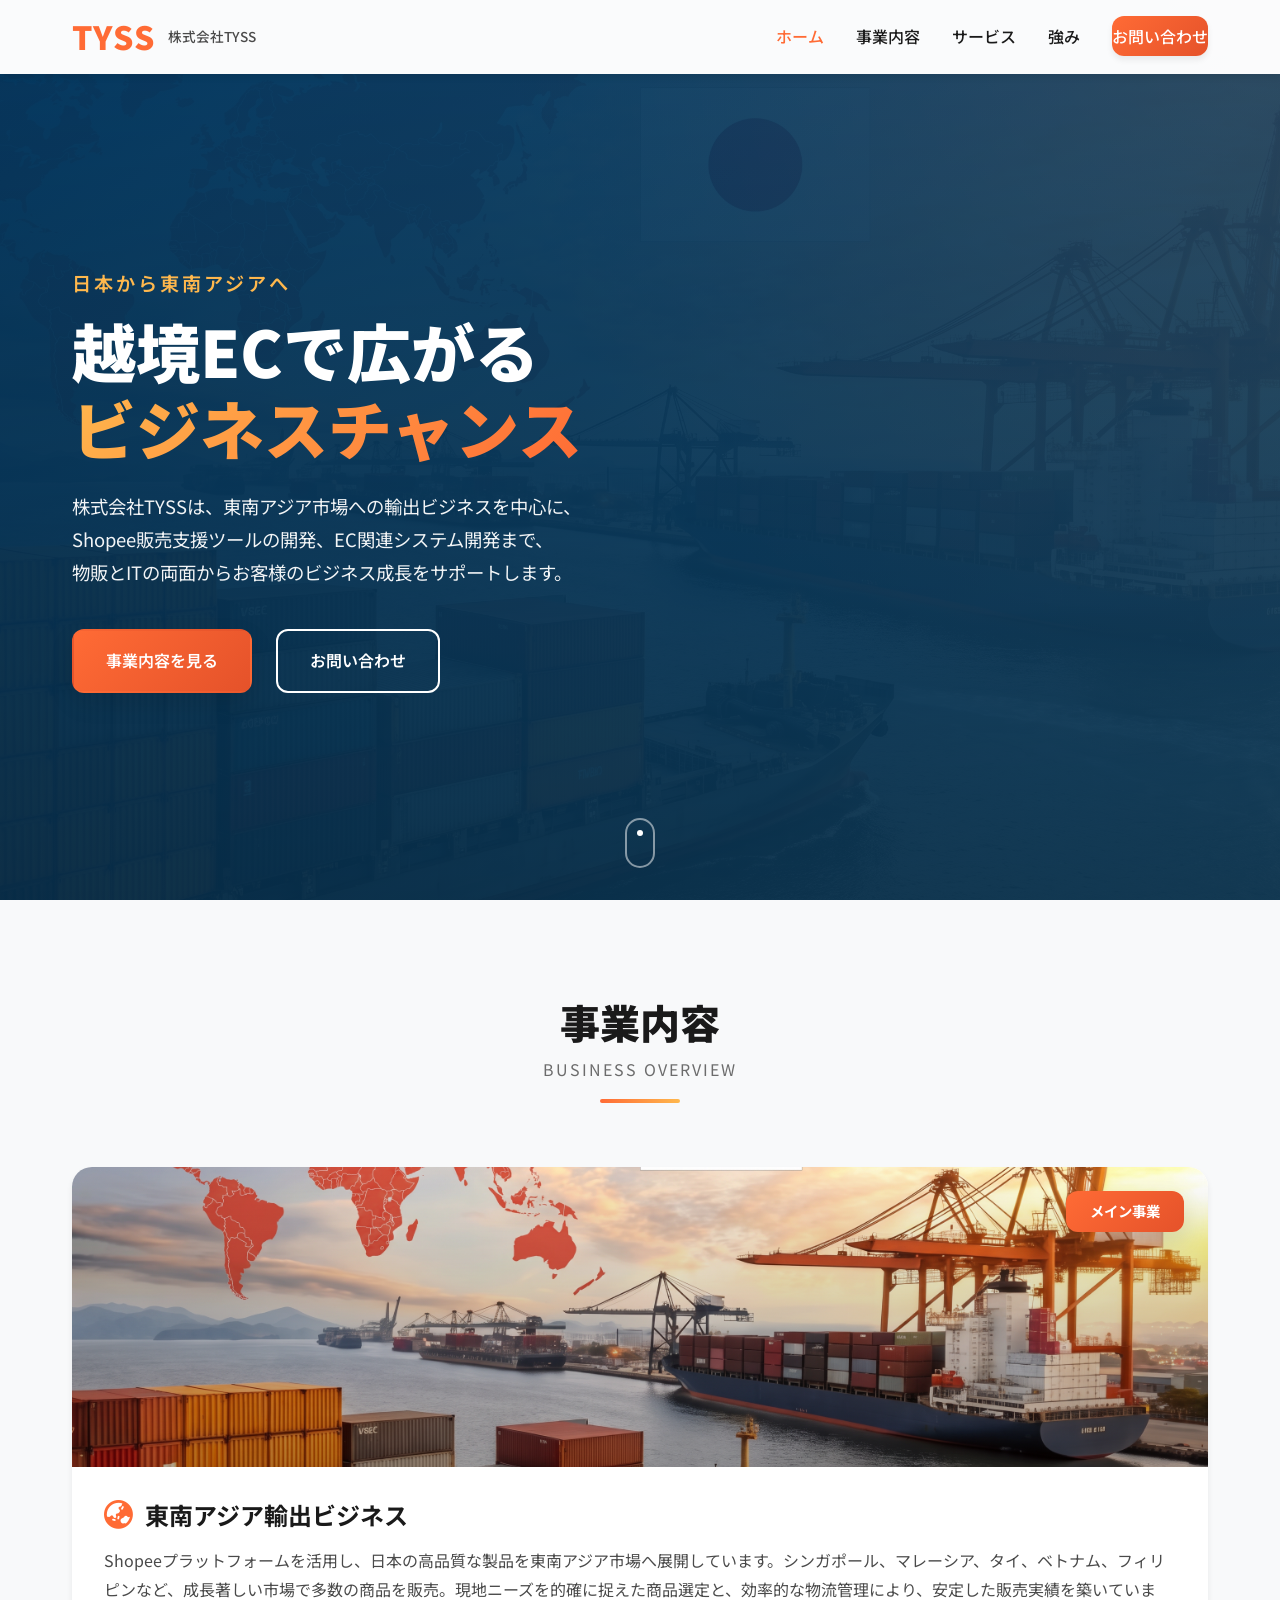
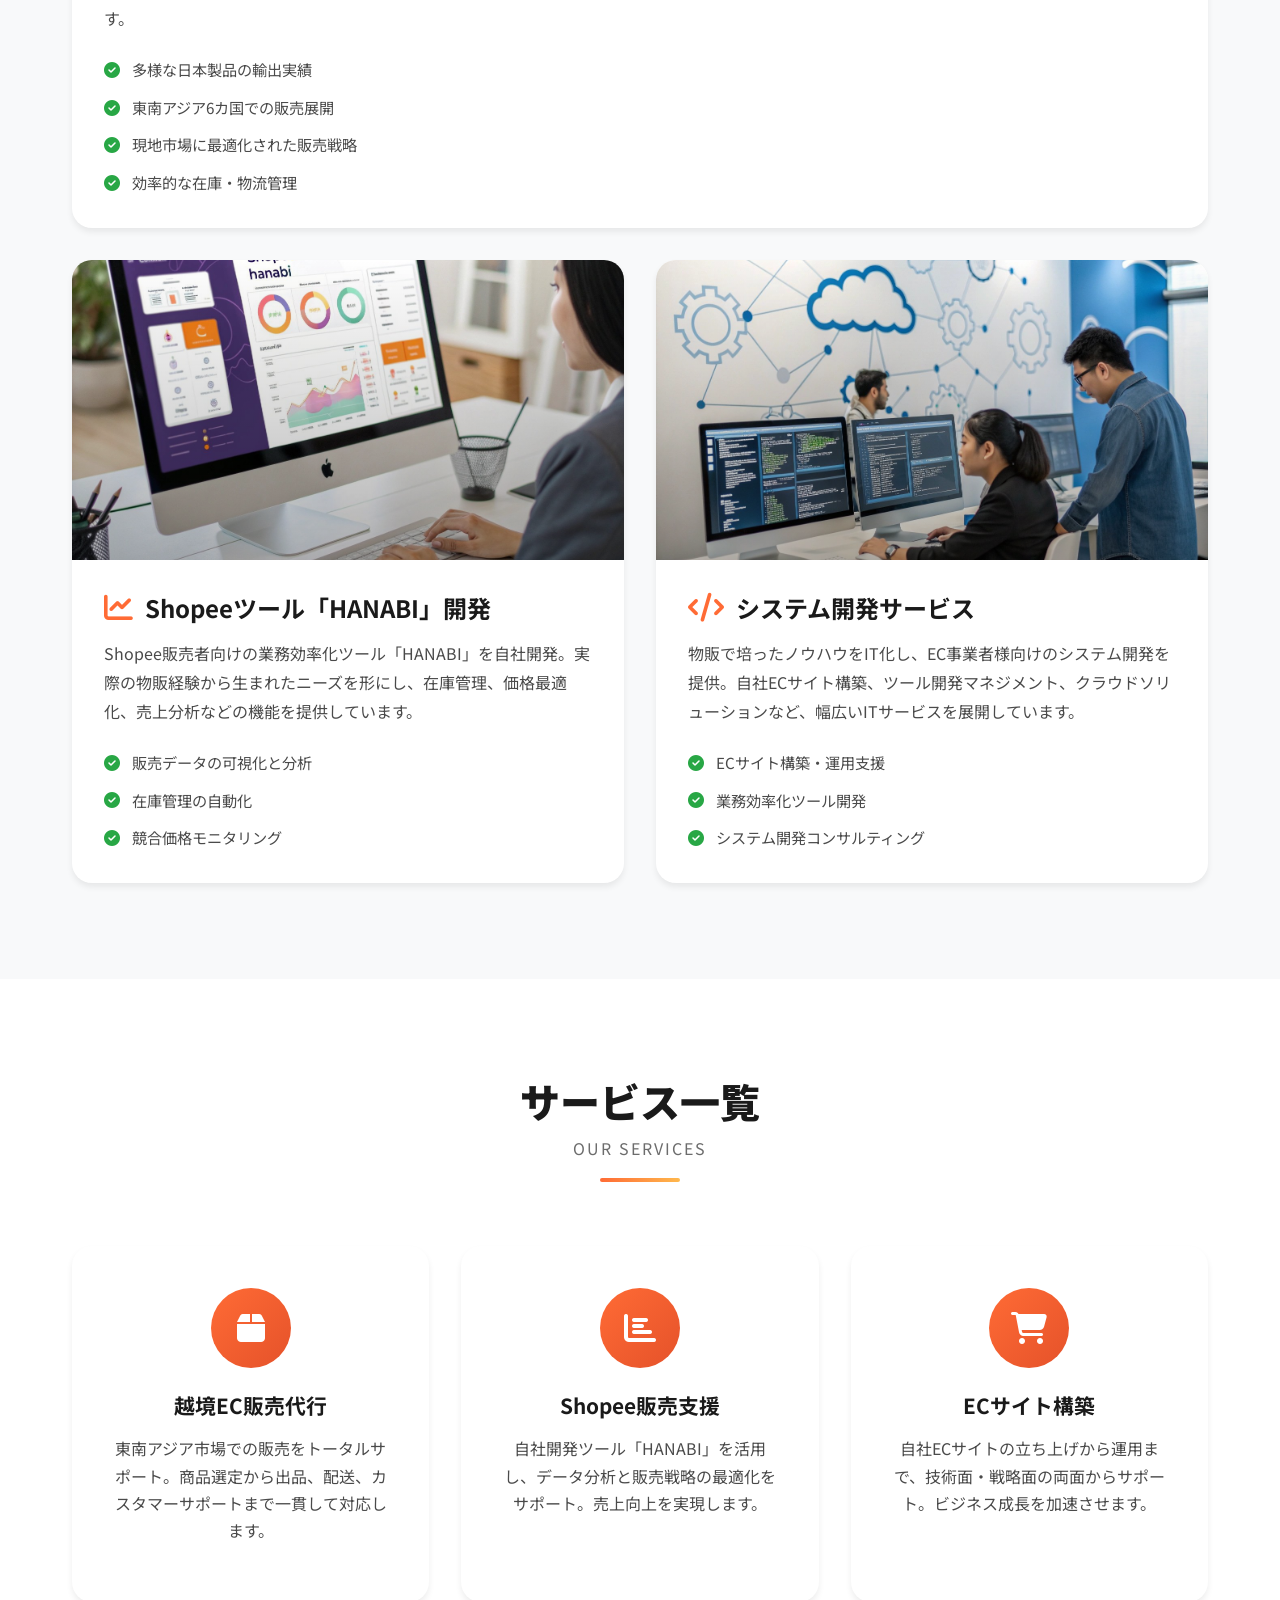
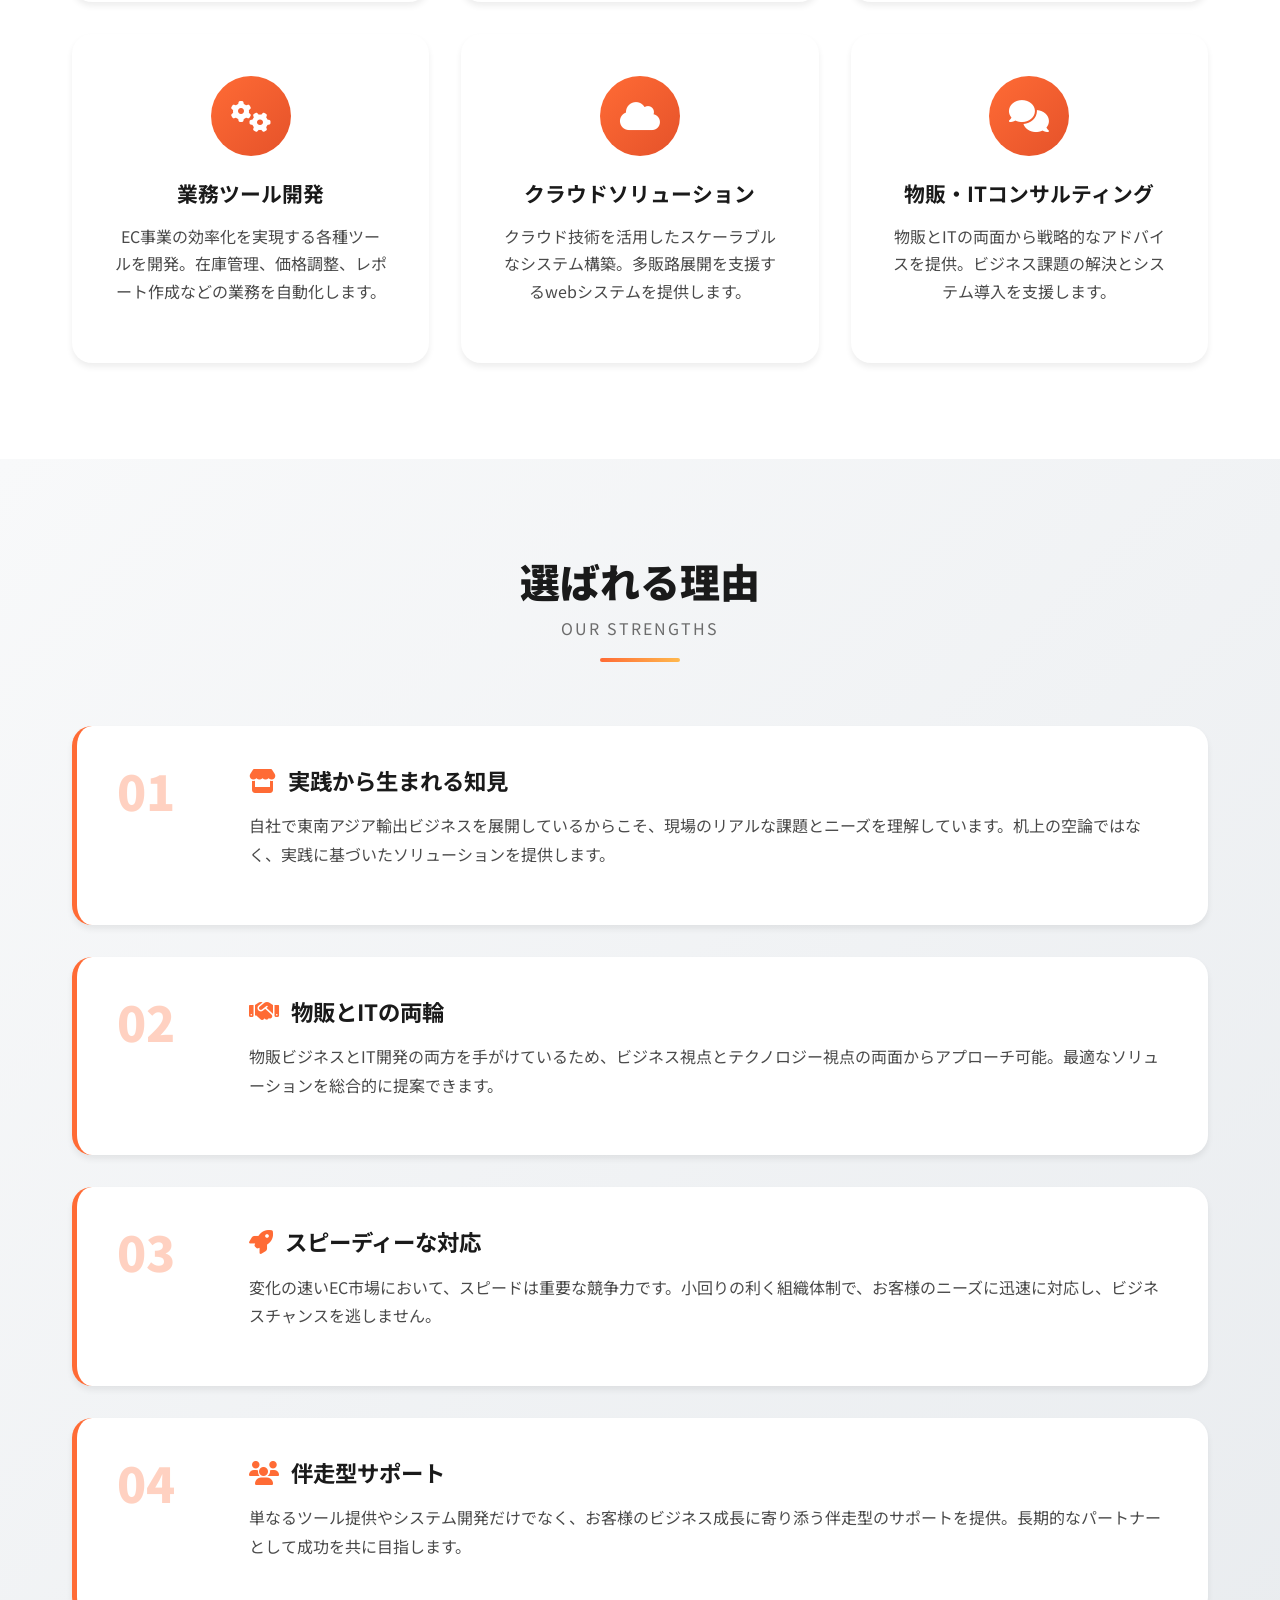
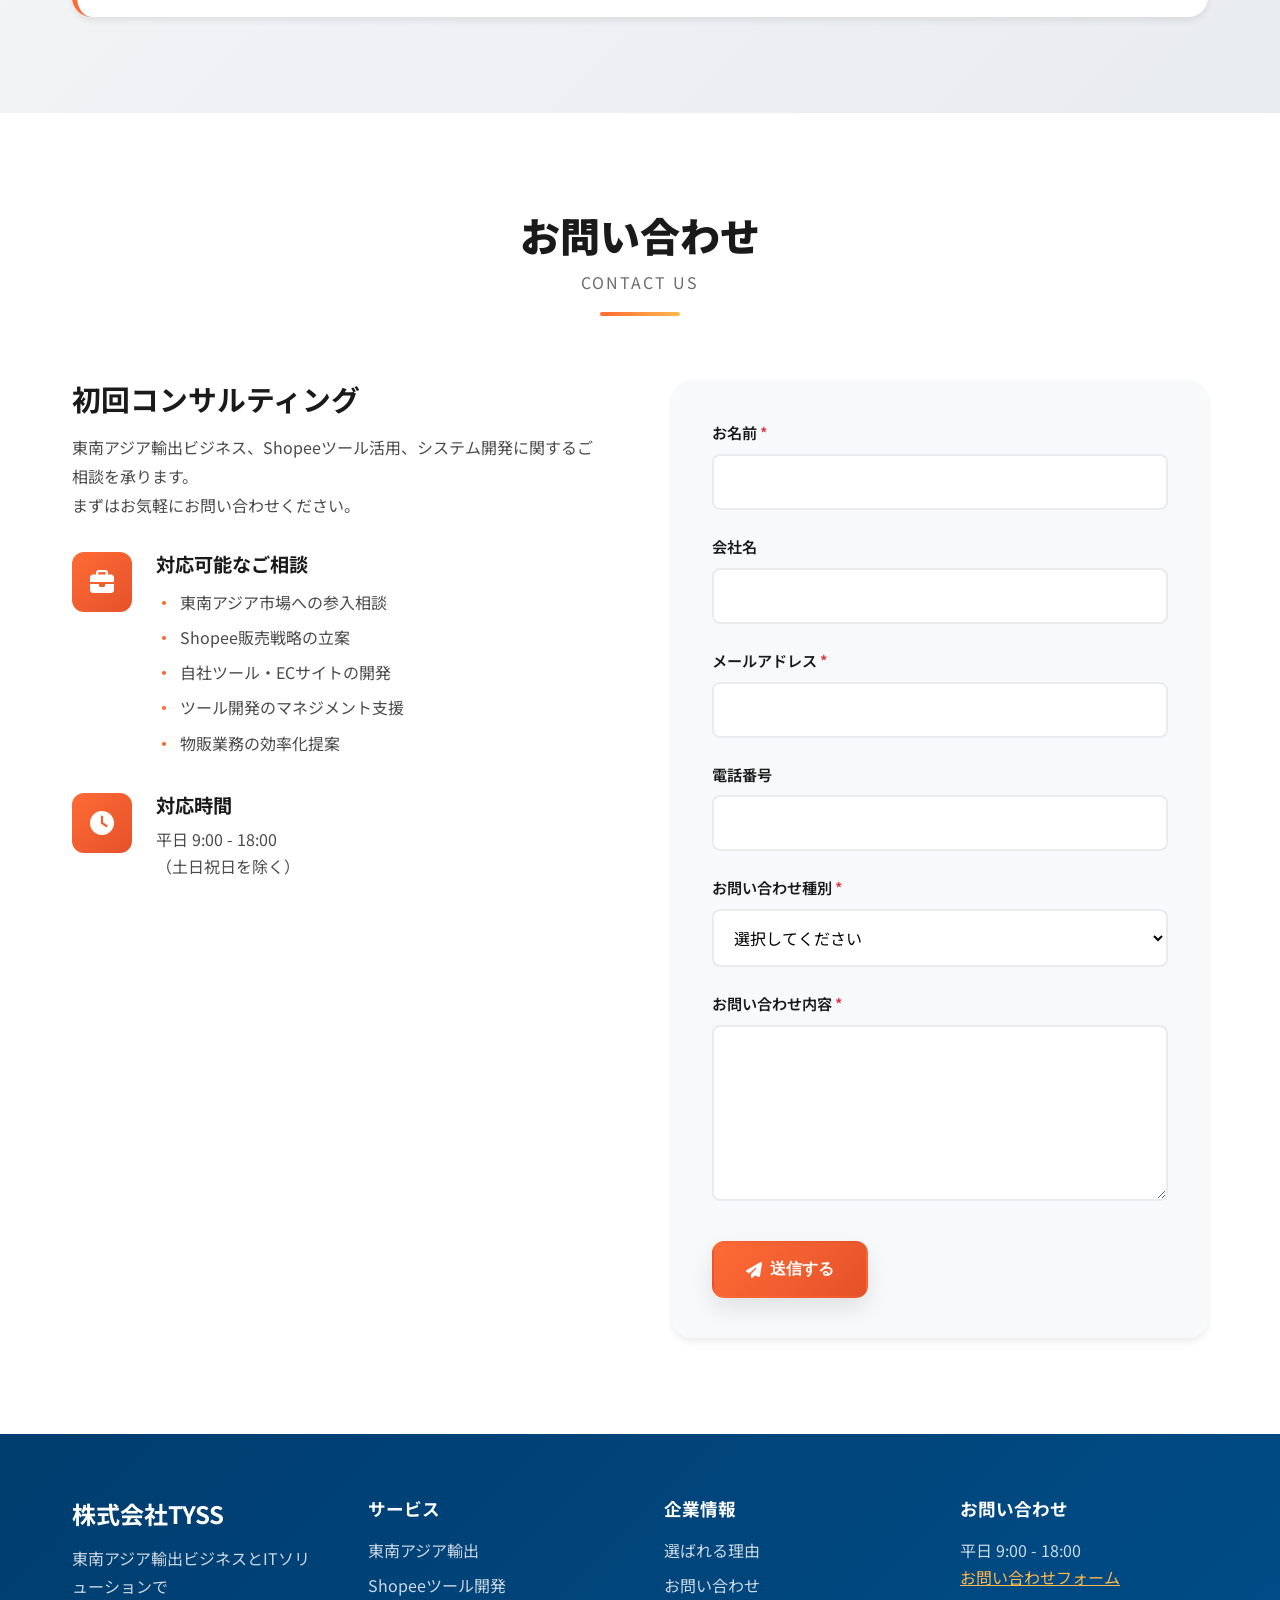
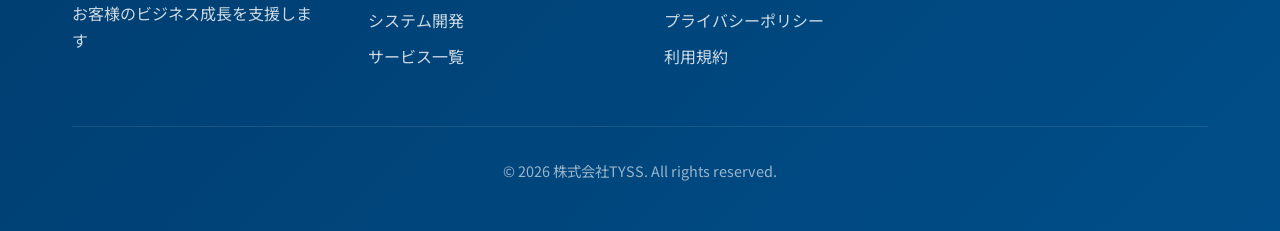
==== index.html @ 7de39a64 "初期化済み" ====
<!DOCTYPE html>
<html lang="ja">
<head>
    <meta charset="UTF-8">
    <meta name="viewport" content="width=device-width, initial-scale=1.0">
    <meta name="description" content="株式会社TYSSは東南アジア向け輸出ビジネス、Shopeeツール開発、システム開発を展開しています。日本製品を東南アジア市場へ届けるパートナー。">
    <title>株式会社TYSS - 東南アジア輸出ビジネス & ITソリューション</title>
    <link rel="stylesheet" href="css/style.css">
    <link rel="preconnect" href="https://fonts.googleapis.com">
    <link rel="preconnect" href="https://fonts.gstatic.com" crossorigin>
    <link href="https://fonts.googleapis.com/css2?family=Noto+Sans+JP:wght@300;400;500;600;700;900&display=swap" rel="stylesheet">
    <link rel="stylesheet" href="https://cdn.jsdelivr.net/npm/@fortawesome/fontawesome-free@6.4.0/css/all.min.css">
</head>
<body>
    <!-- Navigation -->
    <nav class="navbar" id="navbar">
        <div class="container">
            <div class="nav-wrapper">
                <div class="logo">
                    <h1>TYSS</h1>
                    <span class="logo-subtitle">株式会社TYSS</span>
                </div>
                <button class="mobile-menu-toggle" id="mobileMenuToggle" aria-label="メニュー">
                    <span></span>
                    <span></span>
                    <span></span>
                </button>
                <ul class="nav-menu" id="navMenu">
                    <li><a href="#home">ホーム</a></li>
                    <li><a href="#business">事業内容</a></li>
                    <li><a href="#services">サービス</a></li>
                    <li><a href="#strengths">強み</a></li>
                    <li><a href="#contact" class="btn-contact">お問い合わせ</a></li>
                </ul>
            </div>
        </div>
    </nav>

    <!-- Hero Section -->
    <section class="hero" id="home">
        <div class="hero-overlay"></div>
        <div class="hero-content">
            <div class="container">
                <div class="hero-text">
                    <h2 class="hero-subtitle fade-in-up">日本から東南アジアへ</h2>
                    <h1 class="hero-title fade-in-up delay-1">
                        越境ECで広がる<br>
                        <span class="highlight">ビジネスチャンス</span>
                    </h1>
                    <p class="hero-description fade-in-up delay-2">
                        株式会社TYSSは、東南アジア市場への輸出ビジネスを中心に、<br>
                        Shopee販売支援ツールの開発、EC関連システム開発まで、<br>
                        物販とITの両面からお客様のビジネス成長をサポートします。
                    </p>
                    <div class="hero-buttons fade-in-up delay-3">
                        <a href="#business" class="btn btn-primary">事業内容を見る</a>
                        <a href="#contact" class="btn btn-secondary">お問い合わせ</a>
                    </div>
                </div>
            </div>
        </div>
        <div class="scroll-indicator">
            <span></span>
        </div>
    </section>

    <!-- Business Overview -->
    <section class="business-overview" id="business">
        <div class="container">
            <div class="section-header">
                <h2 class="section-title">事業内容</h2>
                <p class="section-subtitle">Business Overview</p>
                <div class="title-underline"></div>
            </div>

            <div class="business-grid">
                <!-- Main Business -->
                <div class="business-card main-business">
                    <div class="business-card-badge">メイン事業</div>
                    <div class="business-card-image">
                        <img src="images/hero-export-business.png" alt="東南アジア輸出ビジネス">
                        <div class="business-card-overlay">
                            <i class="fas fa-ship"></i>
                        </div>
                    </div>
                    <div class="business-card-content">
                        <h3 class="business-card-title">
                            <i class="fas fa-globe-asia"></i>
                            東南アジア輸出ビジネス
                        </h3>
                        <p class="business-card-description">
                            Shopeeプラットフォームを活用し、日本の高品質な製品を東南アジア市場へ展開しています。シンガポール、マレーシア、タイ、ベトナム、フィリピンなど、成長著しい市場で多数の商品を販売。現地ニーズを的確に捉えた商品選定と、効率的な物流管理により、安定した販売実績を築いています。
                        </p>
                        <ul class="business-features">
                            <li><i class="fas fa-check-circle"></i>多様な日本製品の輸出実績</li>
                            <li><i class="fas fa-check-circle"></i>東南アジア6カ国での販売展開</li>
                            <li><i class="fas fa-check-circle"></i>現地市場に最適化された販売戦略</li>
                            <li><i class="fas fa-check-circle"></i>効率的な在庫・物流管理</li>
                        </ul>
                    </div>
                </div>

                <!-- Sub Business 1 -->
                <div class="business-card">
                    <div class="business-card-image">
                        <img src="images/hanabi-tool.jpg" alt="Shopeeツール HANABI">
                        <div class="business-card-overlay">
                            <i class="fas fa-tools"></i>
                        </div>
                    </div>
                    <div class="business-card-content">
                        <h3 class="business-card-title">
                            <i class="fas fa-chart-line"></i>
                            Shopeeツール「HANABI」開発
                        </h3>
                        <p class="business-card-description">
                            Shopee販売者向けの業務効率化ツール「HANABI」を自社開発。実際の物販経験から生まれたニーズを形にし、在庫管理、価格最適化、売上分析などの機能を提供しています。
                        </p>
                        <ul class="business-features">
                            <li><i class="fas fa-check-circle"></i>販売データの可視化と分析</li>
                            <li><i class="fas fa-check-circle"></i>在庫管理の自動化</li>
                            <li><i class="fas fa-check-circle"></i>競合価格モニタリング</li>
                        </ul>
                    </div>
                </div>

                <!-- Sub Business 2 -->
                <div class="business-card">
                    <div class="business-card-image">
                        <img src="images/system-development.jpg" alt="システム開発サービス">
                        <div class="business-card-overlay">
                            <i class="fas fa-laptop-code"></i>
                        </div>
                    </div>
                    <div class="business-card-content">
                        <h3 class="business-card-title">
                            <i class="fas fa-code"></i>
                            システム開発サービス
                        </h3>
                        <p class="business-card-description">
                            物販で培ったノウハウをIT化し、EC事業者様向けのシステム開発を提供。自社ECサイト構築、ツール開発マネジメント、クラウドソリューションなど、幅広いITサービスを展開しています。
                        </p>
                        <ul class="business-features">
                            <li><i class="fas fa-check-circle"></i>ECサイト構築・運用支援</li>
                            <li><i class="fas fa-check-circle"></i>業務効率化ツール開発</li>
                            <li><i class="fas fa-check-circle"></i>システム開発コンサルティング</li>
                        </ul>
                    </div>
                </div>
            </div>
        </div>
    </section>

    <!-- Services Section -->
    <section class="services" id="services">
        <div class="container">
            <div class="section-header">
                <h2 class="section-title">サービス一覧</h2>
                <p class="section-subtitle">Our Services</p>
                <div class="title-underline"></div>
            </div>

            <div class="services-grid">
                <div class="service-card">
                    <div class="service-icon">
                        <i class="fas fa-box"></i>
                    </div>
                    <h3>越境EC販売代行</h3>
                    <p>東南アジア市場での販売をトータルサポート。商品選定から出品、配送、カスタマーサポートまで一貫して対応します。</p>
                </div>

                <div class="service-card">
                    <div class="service-icon">
                        <i class="fas fa-chart-bar"></i>
                    </div>
                    <h3>Shopee販売支援</h3>
                    <p>自社開発ツール「HANABI」を活用し、データ分析と販売戦略の最適化をサポート。売上向上を実現します。</p>
                </div>

                <div class="service-card">
                    <div class="service-icon">
                        <i class="fas fa-shopping-cart"></i>
                    </div>
                    <h3>ECサイト構築</h3>
                    <p>自社ECサイトの立ち上げから運用まで、技術面・戦略面の両面からサポート。ビジネス成長を加速させます。</p>
                </div>

                <div class="service-card">
                    <div class="service-icon">
                        <i class="fas fa-cogs"></i>
                    </div>
                    <h3>業務ツール開発</h3>
                    <p>EC事業の効率化を実現する各種ツールを開発。在庫管理、価格調整、レポート作成などの業務を自動化します。</p>
                </div>

                <div class="service-card">
                    <div class="service-icon">
                        <i class="fas fa-cloud"></i>
                    </div>
                    <h3>クラウドソリューション</h3>
                    <p>クラウド技術を活用したスケーラブルなシステム構築。多販路展開を支援するwebシステムを提供します。</p>
                </div>

                <div class="service-card">
                    <div class="service-icon">
                        <i class="fas fa-comments"></i>
                    </div>
                    <h3>物販・ITコンサルティング</h3>
                    <p>物販とITの両面から戦略的なアドバイスを提供。ビジネス課題の解決とシステム導入を支援します。</p>
                </div>
            </div>
        </div>
    </section>

    <!-- Strengths Section -->
    <section class="strengths" id="strengths">
        <div class="container">
            <div class="section-header">
                <h2 class="section-title">選ばれる理由</h2>
                <p class="section-subtitle">Our Strengths</p>
                <div class="title-underline"></div>
            </div>

            <div class="strengths-content">
                <div class="strength-item">
                    <div class="strength-number">01</div>
                    <div class="strength-content">
                        <h3><i class="fas fa-store"></i>実践から生まれる知見</h3>
                        <p>自社で東南アジア輸出ビジネスを展開しているからこそ、現場のリアルな課題とニーズを理解しています。机上の空論ではなく、実践に基づいたソリューションを提供します。</p>
                    </div>
                </div>

                <div class="strength-item">
                    <div class="strength-number">02</div>
                    <div class="strength-content">
                        <h3><i class="fas fa-handshake"></i>物販とITの両輪</h3>
                        <p>物販ビジネスとIT開発の両方を手がけているため、ビジネス視点とテクノロジー視点の両面からアプローチ可能。最適なソリューションを総合的に提案できます。</p>
                    </div>
                </div>

                <div class="strength-item">
                    <div class="strength-number">03</div>
                    <div class="strength-content">
                        <h3><i class="fas fa-rocket"></i>スピーディーな対応</h3>
                        <p>変化の速いEC市場において、スピードは重要な競争力です。小回りの利く組織体制で、お客様のニーズに迅速に対応し、ビジネスチャンスを逃しません。</p>
                    </div>
                </div>

                <div class="strength-item">
                    <div class="strength-number">04</div>
                    <div class="strength-content">
                        <h3><i class="fas fa-users"></i>伴走型サポート</h3>
                        <p>単なるツール提供やシステム開発だけでなく、お客様のビジネス成長に寄り添う伴走型のサポートを提供。長期的なパートナーとして成功を共に目指します。</p>
                    </div>
                </div>
            </div>
        </div>
    </section>

    <!-- Contact Section -->
    <section class="contact" id="contact">
        <div class="container">
            <div class="section-header">
                <h2 class="section-title">お問い合わせ</h2>
                <p class="section-subtitle">Contact Us</p>
                <div class="title-underline"></div>
            </div>

            <div class="contact-content">
                <div class="contact-info">
                    <h3>初回コンサルティング</h3>
                    <p class="contact-description">
                        東南アジア輸出ビジネス、Shopeeツール活用、システム開発に関するご相談を承ります。<br>
                        まずはお気軽にお問い合わせください。
                    </p>
                    
                    <div class="contact-items">
                        <div class="contact-item">
                            <div class="contact-item-icon">
                                <i class="fas fa-briefcase"></i>
                            </div>
                            <div class="contact-item-content">
                                <h4>対応可能なご相談</h4>
                                <ul>
                                    <li>東南アジア市場への参入相談</li>
                                    <li>Shopee販売戦略の立案</li>
                                    <li>自社ツール・ECサイトの開発</li>
                                    <li>ツール開発のマネジメント支援</li>
                                    <li>物販業務の効率化提案</li>
                                </ul>
                            </div>
                        </div>

                        <div class="contact-item">
                            <div class="contact-item-icon">
                                <i class="fas fa-clock"></i>
                            </div>
                            <div class="contact-item-content">
                                <h4>対応時間</h4>
                                <p>平日 9:00 - 18:00<br>（土日祝日を除く）</p>
                            </div>
                        </div>
                    </div>
                </div>

                <div class="contact-form-wrapper">
                    <form class="contact-form" id="contactForm">
                        <div class="form-group">
                            <label for="name">お名前 <span class="required">*</span></label>
                            <input type="text" id="name" name="name" required>
                        </div>

                        <div class="form-group">
                            <label for="company">会社名</label>
                            <input type="text" id="company" name="company">
                        </div>

                        <div class="form-group">
                            <label for="email">メールアドレス <span class="required">*</span></label>
                            <input type="email" id="email" name="email" required>
                        </div>

                        <div class="form-group">
                            <label for="phone">電話番号</label>
                            <input type="tel" id="phone" name="phone">
                        </div>

                        <div class="form-group">
                            <label for="subject">お問い合わせ種別 <span class="required">*</span></label>
                            <select id="subject" name="subject" required>
                                <option value="">選択してください</option>
                                <option value="export">東南アジア輸出ビジネス</option>
                                <option value="hanabi">Shopeeツール「HANABI」</option>
                                <option value="development">システム開発</option>
                                <option value="consulting">コンサルティング</option>
                                <option value="other">その他</option>
                            </select>
                        </div>

                        <div class="form-group">
                            <label for="message">お問い合わせ内容 <span class="required">*</span></label>
                            <textarea id="message" name="message" rows="6" required></textarea>
                        </div>

                        <button type="submit" class="btn btn-primary btn-submit">
                            <i class="fas fa-paper-plane"></i>
                            送信する
                        </button>
                    </form>
                </div>
            </div>
        </div>
    </section>

    <!-- Footer -->
    <footer class="footer">
        <div class="container">
            <div class="footer-content">
                <div class="footer-section">
                    <h3 class="footer-title">株式会社TYSS</h3>
                    <p class="footer-description">
                        東南アジア輸出ビジネスとITソリューションで<br>
                        お客様のビジネス成長を支援します
                    </p>
                </div>

                <div class="footer-section">
                    <h4>サービス</h4>
                    <ul class="footer-links">
                        <li><a href="#business">東南アジア輸出</a></li>
                        <li><a href="#business">Shopeeツール開発</a></li>
                        <li><a href="#business">システム開発</a></li>
                        <li><a href="#services">サービス一覧</a></li>
                    </ul>
                </div>

                <div class="footer-section">
                    <h4>企業情報</h4>
                    <ul class="footer-links">
                        <li><a href="#strengths">選ばれる理由</a></li>
                        <li><a href="#contact">お問い合わせ</a></li>
                        <li><a href="https://tyssichi.wixsite.com/tyss/privacy" target="_blank">プライバシーポリシー</a></li>
                        <li><a href="https://tyssichi.wixsite.com/tyss/kiyaku" target="_blank">利用規約</a></li>
                    </ul>
                </div>

                <div class="footer-section">
                    <h4>お問い合わせ</h4>
                    <p class="footer-contact">
                        平日 9:00 - 18:00<br>
                        <a href="#contact">お問い合わせフォーム</a>
                    </p>
                </div>
            </div>

            <div class="footer-bottom">
                <p>&copy; 2026 株式会社TYSS. All rights reserved.</p>
            </div>
        </div>
    </footer>

    <script src="js/main.js"></script>
<script src="https://www.genspark.ai/sandbox_inspect.js"></script></body>
</html>
---- css/style.css ----
/* ==========================================
   Reset & Base Styles
   ========================================== */
* {
    margin: 0;
    padding: 0;
    box-sizing: border-box;
}

:root {
    /* Primary Colors */
    --primary-color: #FF6B35;
    --primary-dark: #E5522A;
    --primary-light: #FF8F6D;
    
    /* Secondary Colors */
    --secondary-color: #004E89;
    --secondary-dark: #003D6F;
    --secondary-light: #1A6FA8;
    
    /* Accent Colors */
    --accent-orange: #FFB84D;
    --accent-red: #DC3545;
    --accent-green: #28A745;
    
    /* Neutral Colors */
    --text-primary: #1A1A1A;
    --text-secondary: #4A4A4A;
    --text-light: #6C6C6C;
    --text-white: #FFFFFF;
    
    /* Background Colors */
    --bg-white: #FFFFFF;
    --bg-light: #F8F9FA;
    --bg-gray: #E9ECEF;
    --bg-dark: #1A1A1A;
    
    /* Shadows */
    --shadow-sm: 0 2px 4px rgba(0, 0, 0, 0.05);
    --shadow-md: 0 4px 6px rgba(0, 0, 0, 0.07);
    --shadow-lg: 0 10px 25px rgba(0, 0, 0, 0.1);
    --shadow-xl: 0 20px 40px rgba(0, 0, 0, 0.15);
    
    /* Transitions */
    --transition-fast: 0.2s ease;
    --transition-normal: 0.3s ease;
    --transition-slow: 0.5s ease;
    
    /* Border Radius */
    --radius-sm: 4px;
    --radius-md: 8px;
    --radius-lg: 12px;
    --radius-xl: 20px;
    
    /* Spacing */
    --spacing-xs: 0.5rem;
    --spacing-sm: 1rem;
    --spacing-md: 2rem;
    --spacing-lg: 4rem;
    --spacing-xl: 6rem;
}

html {
    scroll-behavior: smooth;
}

body {
    font-family: 'Noto Sans JP', sans-serif;
    line-height: 1.7;
    color: var(--text-primary);
    background-color: var(--bg-white);
    overflow-x: hidden;
}

.container {
    max-width: 1200px;
    margin: 0 auto;
    padding: 0 2rem;
}

/* ==========================================
   Typography
   ========================================== */
h1, h2, h3, h4, h5, h6 {
    font-weight: 700;
    line-height: 1.3;
    margin-bottom: 1rem;
}

p {
    margin-bottom: 1rem;
}

a {
    text-decoration: none;
    color: inherit;
    transition: var(--transition-normal);
}

/* ==========================================
   Navigation
   ========================================== */
.navbar {
    position: fixed;
    top: 0;
    left: 0;
    right: 0;
    background-color: rgba(255, 255, 255, 0.98);
    box-shadow: var(--shadow-md);
    z-index: 1000;
    transition: var(--transition-normal);
}

.navbar.scrolled {
    background-color: rgba(255, 255, 255, 0.95);
    backdrop-filter: blur(10px);
}

.nav-wrapper {
    display: flex;
    justify-content: space-between;
    align-items: center;
    padding: 1rem 0;
}

.logo {
    display: flex;
    align-items: center;
    gap: 0.75rem;
}

.logo h1 {
    font-size: 2rem;
    font-weight: 900;
    color: var(--primary-color);
    margin: 0;
    letter-spacing: 2px;
}

.logo-subtitle {
    font-size: 0.85rem;
    color: var(--text-secondary);
    font-weight: 500;
}

.nav-menu {
    display: flex;
    list-style: none;
    gap: 2rem;
    align-items: center;
}

.nav-menu a {
    font-weight: 500;
    color: var(--text-primary);
    position: relative;
    padding: 0.5rem 0;
}

.nav-menu a:not(.btn-contact)::after {
    content: '';
    position: absolute;
    bottom: 0;
    left: 0;
    width: 0;
    height: 2px;
    background-color: var(--primary-color);
    transition: var(--transition-normal);
}

.nav-menu a:not(.btn-contact):hover::after {
    width: 100%;
}

.btn-contact {
    background: linear-gradient(135deg, var(--primary-color), var(--primary-dark));
    color: var(--text-white) !important;
    padding: 0.75rem 1.5rem;
    border-radius: var(--radius-lg);
    font-weight: 600;
    box-shadow: var(--shadow-md);
}

.btn-contact:hover {
    transform: translateY(-2px);
    box-shadow: var(--shadow-lg);
}

.mobile-menu-toggle {
    display: none;
    flex-direction: column;
    gap: 0.4rem;
    background: none;
    border: none;
    cursor: pointer;
    padding: 0.5rem;
}

.mobile-menu-toggle span {
    width: 25px;
    height: 3px;
    background-color: var(--text-primary);
    border-radius: 2px;
    transition: var(--transition-normal);
}

/* ==========================================
   Hero Section
   ========================================== */
.hero {
    position: relative;
    min-height: 100vh;
    display: flex;
    align-items: center;
    background: linear-gradient(135deg, #004E89 0%, #1A6FA8 100%);
    background-image: 
        linear-gradient(135deg, rgba(0, 78, 137, 0.95) 0%, rgba(26, 111, 168, 0.9) 100%),
        url('../images/hero-export-business.png');
    background-size: cover;
    background-position: center;
    background-attachment: fixed;
    overflow: hidden;
}

.hero::before {
    content: '';
    position: absolute;
    top: 0;
    left: 0;
    right: 0;
    bottom: 0;
    background: radial-gradient(circle at top right, rgba(255, 107, 53, 0.15), transparent 50%);
}

.hero-overlay {
    position: absolute;
    top: 0;
    left: 0;
    right: 0;
    bottom: 0;
    background: linear-gradient(180deg, rgba(0, 0, 0, 0.3) 0%, rgba(0, 0, 0, 0.5) 100%);
}

.hero-content {
    position: relative;
    z-index: 2;
    padding: 8rem 0 4rem;
    width: 100%;
}

.hero-text {
    max-width: 900px;
}

.hero-subtitle {
    font-size: 1.2rem;
    color: var(--accent-orange);
    font-weight: 600;
    letter-spacing: 3px;
    text-transform: uppercase;
    margin-bottom: 1rem;
}

.hero-title {
    font-size: 4rem;
    color: var(--text-white);
    font-weight: 900;
    line-height: 1.2;
    margin-bottom: 1.5rem;
}

.hero-title .highlight {
    background: linear-gradient(135deg, var(--accent-orange), var(--primary-color));
    -webkit-background-clip: text;
    -webkit-text-fill-color: transparent;
    background-clip: text;
}

.hero-description {
    font-size: 1.15rem;
    color: rgba(255, 255, 255, 0.95);
    line-height: 1.8;
    margin-bottom: 2.5rem;
}

.hero-buttons {
    display: flex;
    gap: 1.5rem;
    flex-wrap: wrap;
}

.btn {
    display: inline-flex;
    align-items: center;
    gap: 0.5rem;
    padding: 1rem 2rem;
    font-size: 1rem;
    font-weight: 600;
    border-radius: var(--radius-lg);
    cursor: pointer;
    transition: var(--transition-normal);
    border: 2px solid transparent;
}

.btn-primary {
    background: linear-gradient(135deg, var(--primary-color), var(--primary-dark));
    color: var(--text-white);
    box-shadow: var(--shadow-lg);
}

.btn-primary:hover {
    transform: translateY(-3px);
    box-shadow: var(--shadow-xl);
}

.btn-secondary {
    background-color: transparent;
    color: var(--text-white);
    border: 2px solid var(--text-white);
}

.btn-secondary:hover {
    background-color: var(--text-white);
    color: var(--secondary-color);
}

.scroll-indicator {
    position: absolute;
    bottom: 2rem;
    left: 50%;
    transform: translateX(-50%);
    z-index: 3;
}

.scroll-indicator span {
    display: block;
    width: 30px;
    height: 50px;
    border: 2px solid rgba(255, 255, 255, 0.5);
    border-radius: 50px;
    position: relative;
}

.scroll-indicator span::before {
    content: '';
    position: absolute;
    top: 10px;
    left: 50%;
    transform: translateX(-50%);
    width: 6px;
    height: 6px;
    background-color: var(--text-white);
    border-radius: 50%;
    animation: scroll-down 2s infinite;
}

@keyframes scroll-down {
    0%, 100% {
        top: 10px;
        opacity: 1;
    }
    50% {
        top: 25px;
        opacity: 0.5;
    }
}

/* Fade In Animations */
.fade-in-up {
    opacity: 0;
    transform: translateY(30px);
    animation: fadeInUp 1s ease forwards;
}

.delay-1 { animation-delay: 0.2s; }
.delay-2 { animation-delay: 0.4s; }
.delay-3 { animation-delay: 0.6s; }

@keyframes fadeInUp {
    to {
        opacity: 1;
        transform: translateY(0);
    }
}

/* ==========================================
   Section Headers
   ========================================== */
.section-header {
    text-align: center;
    margin-bottom: 4rem;
}

.section-title {
    font-size: 2.5rem;
    color: var(--text-primary);
    font-weight: 900;
    margin-bottom: 0.5rem;
}

.section-subtitle {
    font-size: 1rem;
    color: var(--text-light);
    letter-spacing: 2px;
    text-transform: uppercase;
    margin-bottom: 1rem;
}

.title-underline {
    width: 80px;
    height: 4px;
    background: linear-gradient(90deg, var(--primary-color), var(--accent-orange));
    margin: 0 auto;
    border-radius: 2px;
}

/* ==========================================
   Business Overview Section
   ========================================== */
.business-overview {
    padding: var(--spacing-xl) 0;
    background-color: var(--bg-light);
}

.business-grid {
    display: grid;
    grid-template-columns: 1fr;
    gap: 2rem;
}

.business-card {
    background-color: var(--bg-white);
    border-radius: var(--radius-xl);
    overflow: hidden;
    box-shadow: var(--shadow-md);
    transition: var(--transition-normal);
}

.business-card:hover {
    transform: translateY(-8px);
    box-shadow: var(--shadow-xl);
}

.main-business {
    grid-column: 1;
    position: relative;
}

.business-card-badge {
    position: absolute;
    top: 1.5rem;
    right: 1.5rem;
    background: linear-gradient(135deg, var(--primary-color), var(--primary-dark));
    color: var(--text-white);
    padding: 0.5rem 1.5rem;
    border-radius: var(--radius-lg);
    font-weight: 700;
    font-size: 0.9rem;
    z-index: 10;
    box-shadow: var(--shadow-lg);
}

.business-card-image {
    position: relative;
    width: 100%;
    height: 300px;
    overflow: hidden;
}

.business-card-image img {
    width: 100%;
    height: 100%;
    object-fit: cover;
    transition: var(--transition-slow);
}

.business-card:hover .business-card-image img {
    transform: scale(1.05);
}

.business-card-overlay {
    position: absolute;
    top: 0;
    left: 0;
    right: 0;
    bottom: 0;
    background: linear-gradient(180deg, transparent 0%, rgba(0, 0, 0, 0.3) 100%);
    display: flex;
    align-items: center;
    justify-content: center;
}

.business-card-overlay i {
    font-size: 4rem;
    color: var(--text-white);
    opacity: 0;
    transform: scale(0.8);
    transition: var(--transition-normal);
}

.business-card:hover .business-card-overlay i {
    opacity: 0.8;
    transform: scale(1);
}

.business-card-content {
    padding: 2rem;
}

.business-card-title {
    font-size: 1.5rem;
    color: var(--text-primary);
    margin-bottom: 1rem;
    display: flex;
    align-items: center;
    gap: 0.75rem;
}

.business-card-title i {
    color: var(--primary-color);
    font-size: 1.8rem;
}

.business-card-description {
    color: var(--text-secondary);
    line-height: 1.8;
    margin-bottom: 1.5rem;
}

.business-features {
    list-style: none;
    display: grid;
    gap: 0.75rem;
}

.business-features li {
    display: flex;
    align-items: center;
    gap: 0.75rem;
    color: var(--text-secondary);
    font-size: 0.95rem;
}

.business-features i {
    color: var(--accent-green);
    font-size: 1rem;
}

/* ==========================================
   Services Section
   ========================================== */
.services {
    padding: var(--spacing-xl) 0;
    background-color: var(--bg-white);
}

.services-grid {
    display: grid;
    grid-template-columns: repeat(auto-fit, minmax(300px, 1fr));
    gap: 2rem;
}

.service-card {
    background-color: var(--bg-white);
    padding: 2.5rem;
    border-radius: var(--radius-xl);
    box-shadow: var(--shadow-md);
    transition: var(--transition-normal);
    border: 2px solid transparent;
    text-align: center;
}

.service-card:hover {
    transform: translateY(-5px);
    box-shadow: var(--shadow-lg);
    border-color: var(--primary-light);
}

.service-icon {
    width: 80px;
    height: 80px;
    margin: 0 auto 1.5rem;
    background: linear-gradient(135deg, var(--primary-color), var(--primary-dark));
    border-radius: 50%;
    display: flex;
    align-items: center;
    justify-content: center;
    transition: var(--transition-normal);
}

.service-card:hover .service-icon {
    transform: rotateY(360deg);
}

.service-icon i {
    font-size: 2rem;
    color: var(--text-white);
}

.service-card h3 {
    font-size: 1.3rem;
    color: var(--text-primary);
    margin-bottom: 1rem;
}

.service-card p {
    color: var(--text-secondary);
    line-height: 1.7;
}

/* ==========================================
   Strengths Section
   ========================================== */
.strengths {
    padding: var(--spacing-xl) 0;
    background: linear-gradient(135deg, #F8F9FA 0%, #E9ECEF 100%);
}

.strengths-content {
    display: grid;
    gap: 2rem;
}

.strength-item {
    display: grid;
    grid-template-columns: 100px 1fr;
    gap: 2rem;
    background-color: var(--bg-white);
    padding: 2.5rem;
    border-radius: var(--radius-xl);
    box-shadow: var(--shadow-md);
    transition: var(--transition-normal);
    border-left: 5px solid var(--primary-color);
}

.strength-item:hover {
    transform: translateX(10px);
    box-shadow: var(--shadow-lg);
}

.strength-number {
    font-size: 3rem;
    font-weight: 900;
    color: var(--primary-color);
    opacity: 0.3;
    line-height: 1;
}

.strength-content h3 {
    font-size: 1.4rem;
    color: var(--text-primary);
    margin-bottom: 1rem;
    display: flex;
    align-items: center;
    gap: 0.75rem;
}

.strength-content h3 i {
    color: var(--primary-color);
    font-size: 1.5rem;
}

.strength-content p {
    color: var(--text-secondary);
    line-height: 1.8;
}

/* ==========================================
   Contact Section
   ========================================== */
.contact {
    padding: var(--spacing-xl) 0;
    background-color: var(--bg-white);
}

.contact-content {
    display: grid;
    grid-template-columns: 1fr 1fr;
    gap: 4rem;
    align-items: start;
}

.contact-info h3 {
    font-size: 1.8rem;
    color: var(--text-primary);
    margin-bottom: 1rem;
}

.contact-description {
    color: var(--text-secondary);
    line-height: 1.8;
    margin-bottom: 2rem;
}

.contact-items {
    display: grid;
    gap: 2rem;
}

.contact-item {
    display: grid;
    grid-template-columns: 60px 1fr;
    gap: 1.5rem;
    align-items: start;
}

.contact-item-icon {
    width: 60px;
    height: 60px;
    background: linear-gradient(135deg, var(--primary-color), var(--primary-dark));
    border-radius: var(--radius-lg);
    display: flex;
    align-items: center;
    justify-content: center;
}

.contact-item-icon i {
    font-size: 1.5rem;
    color: var(--text-white);
}

.contact-item-content h4 {
    font-size: 1.2rem;
    color: var(--text-primary);
    margin-bottom: 0.5rem;
}

.contact-item-content p,
.contact-item-content ul {
    color: var(--text-secondary);
    line-height: 1.7;
}

.contact-item-content ul {
    list-style: none;
    padding-left: 0;
}

.contact-item-content ul li {
    padding: 0.25rem 0;
}

.contact-item-content ul li::before {
    content: '・';
    color: var(--primary-color);
    font-weight: bold;
    margin-right: 0.5rem;
}

.contact-form-wrapper {
    background-color: var(--bg-light);
    padding: 2.5rem;
    border-radius: var(--radius-xl);
    box-shadow: var(--shadow-md);
}

.contact-form {
    display: grid;
    gap: 1.5rem;
}

.form-group {
    display: grid;
    gap: 0.5rem;
}

.form-group label {
    font-weight: 600;
    color: var(--text-primary);
    font-size: 0.95rem;
}

.required {
    color: var(--accent-red);
}

.form-group input,
.form-group select,
.form-group textarea {
    padding: 0.875rem 1rem;
    border: 2px solid var(--bg-gray);
    border-radius: var(--radius-md);
    font-family: inherit;
    font-size: 1rem;
    transition: var(--transition-normal);
    background-color: var(--bg-white);
}

.form-group input:focus,
.form-group select:focus,
.form-group textarea:focus {
    outline: none;
    border-color: var(--primary-color);
    box-shadow: 0 0 0 3px rgba(255, 107, 53, 0.1);
}

.form-group textarea {
    resize: vertical;
    min-height: 120px;
}

.btn-submit {
    justify-self: start;
    margin-top: 1rem;
}

/* ==========================================
   Footer
   ========================================== */
.footer {
    background: linear-gradient(135deg, var(--secondary-dark), var(--secondary-color));
    color: var(--text-white);
    padding: 4rem 0 2rem;
}

.footer-content {
    display: grid;
    grid-template-columns: repeat(auto-fit, minmax(200px, 1fr));
    gap: 3rem;
    margin-bottom: 3rem;
}

.footer-title {
    font-size: 1.5rem;
    margin-bottom: 1rem;
    color: var(--text-white);
}

.footer-description {
    color: rgba(255, 255, 255, 0.8);
    line-height: 1.7;
}

.footer-section h4 {
    font-size: 1.1rem;
    margin-bottom: 1rem;
    color: var(--text-white);
}

.footer-links {
    list-style: none;
}

.footer-links li {
    margin-bottom: 0.5rem;
}

.footer-links a {
    color: rgba(255, 255, 255, 0.8);
    transition: var(--transition-normal);
}

.footer-links a:hover {
    color: var(--accent-orange);
    padding-left: 5px;
}

.footer-contact {
    color: rgba(255, 255, 255, 0.8);
    line-height: 1.7;
}

.footer-contact a {
    color: var(--accent-orange);
    text-decoration: underline;
}

.footer-bottom {
    text-align: center;
    padding-top: 2rem;
    border-top: 1px solid rgba(255, 255, 255, 0.1);
}

.footer-bottom p {
    color: rgba(255, 255, 255, 0.6);
    font-size: 0.9rem;
}

/* ==========================================
   Responsive Design
   ========================================== */
@media (min-width: 768px) {
    .business-grid {
        grid-template-columns: repeat(2, 1fr);
    }
    
    .main-business {
        grid-column: 1 / -1;
    }
}

@media (max-width: 768px) {
    .nav-menu {
        position: fixed;
        top: 80px;
        left: 0;
        right: 0;
        flex-direction: column;
        background-color: var(--bg-white);
        padding: 2rem;
        gap: 1rem;
        box-shadow: var(--shadow-lg);
        transform: translateX(-100%);
        transition: var(--transition-normal);
    }
    
    .nav-menu.active {
        transform: translateX(0);
    }
    
    .mobile-menu-toggle {
        display: flex;
    }
    
    .hero-title {
        font-size: 2.5rem;
    }
    
    .hero-description {
        font-size: 1rem;
    }
    
    .hero-buttons {
        flex-direction: column;
    }
    
    .contact-content {
        grid-template-columns: 1fr;
        gap: 3rem;
    }
    
    .strength-item {
        grid-template-columns: 1fr;
        gap: 1rem;
    }
    
    .strength-number {
        font-size: 2rem;
    }
    
    .section-title {
        font-size: 2rem;
    }
    
    .container {
        padding: 0 1.5rem;
    }
}

@media (max-width: 480px) {
    .hero-title {
        font-size: 2rem;
    }
    
    .logo h1 {
        font-size: 1.5rem;
    }
    
    .business-card-content,
    .service-card,
    .contact-form-wrapper {
        padding: 1.5rem;
    }
}
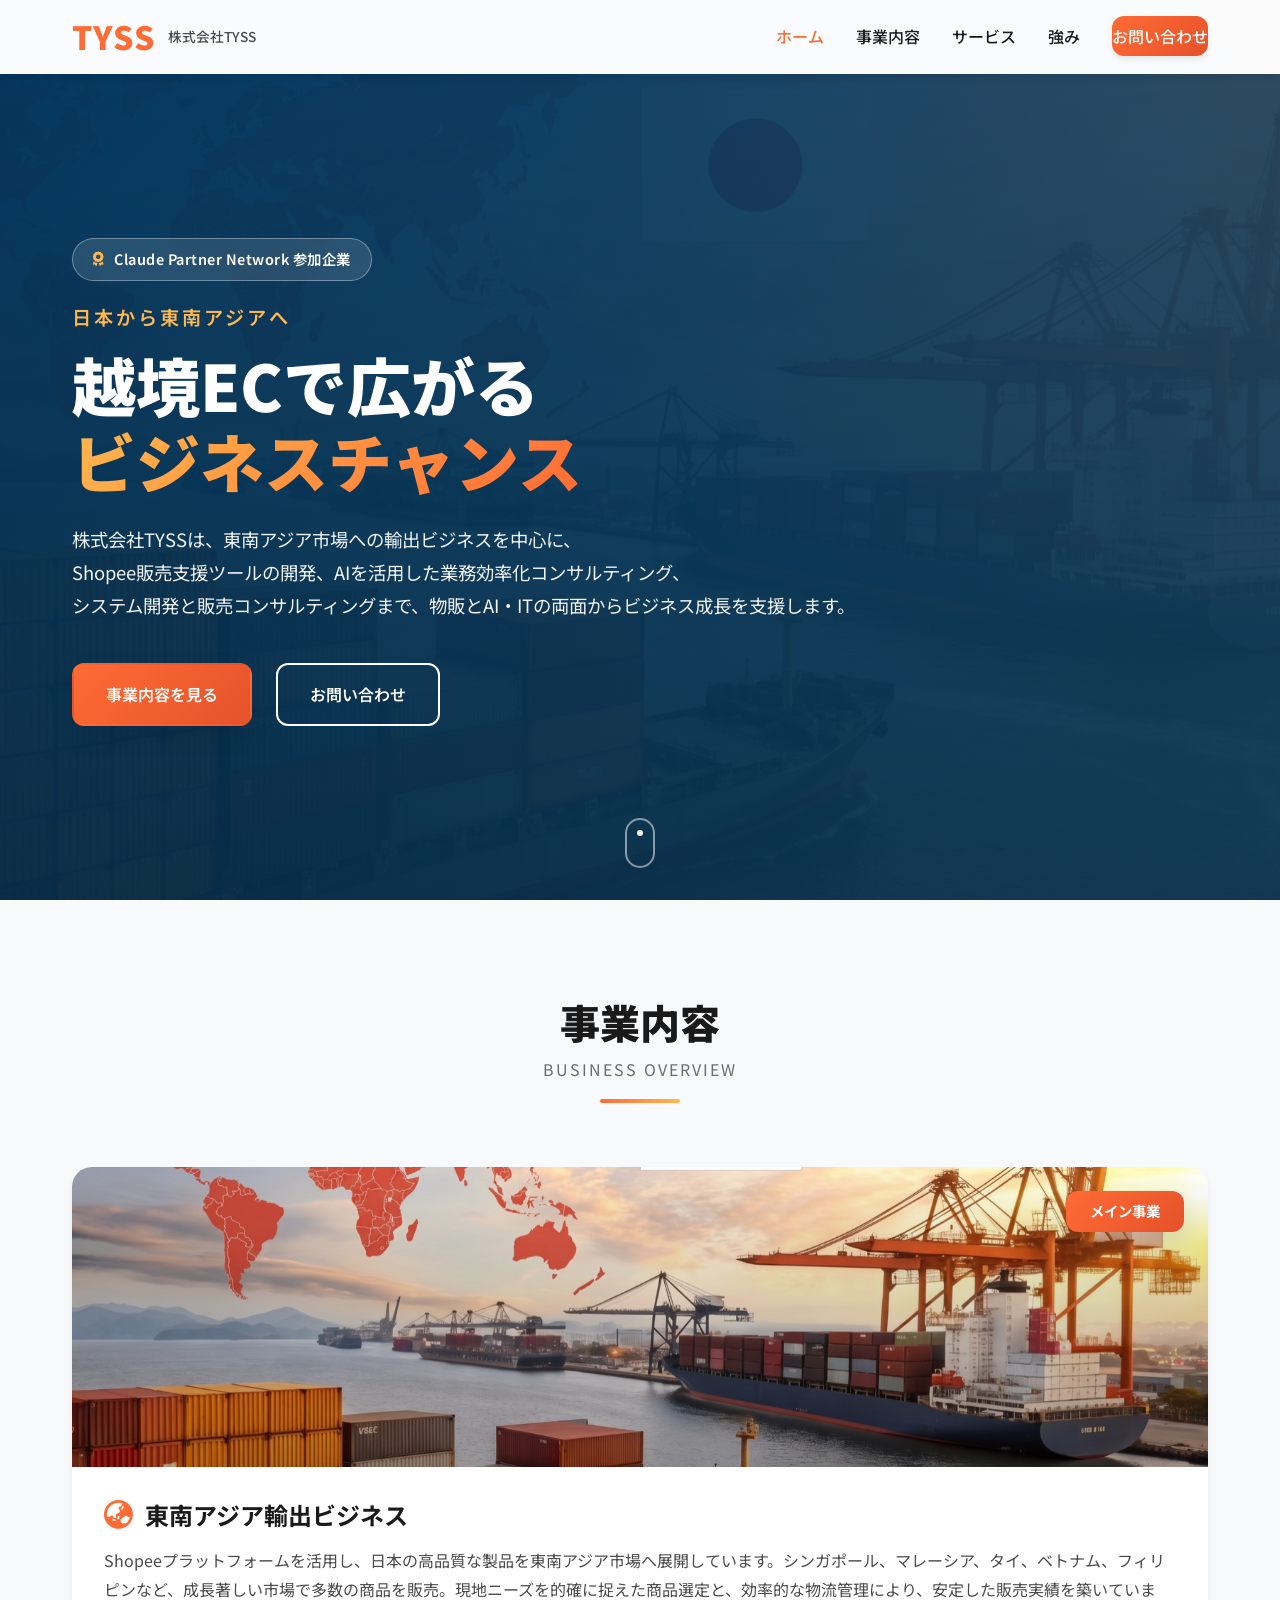
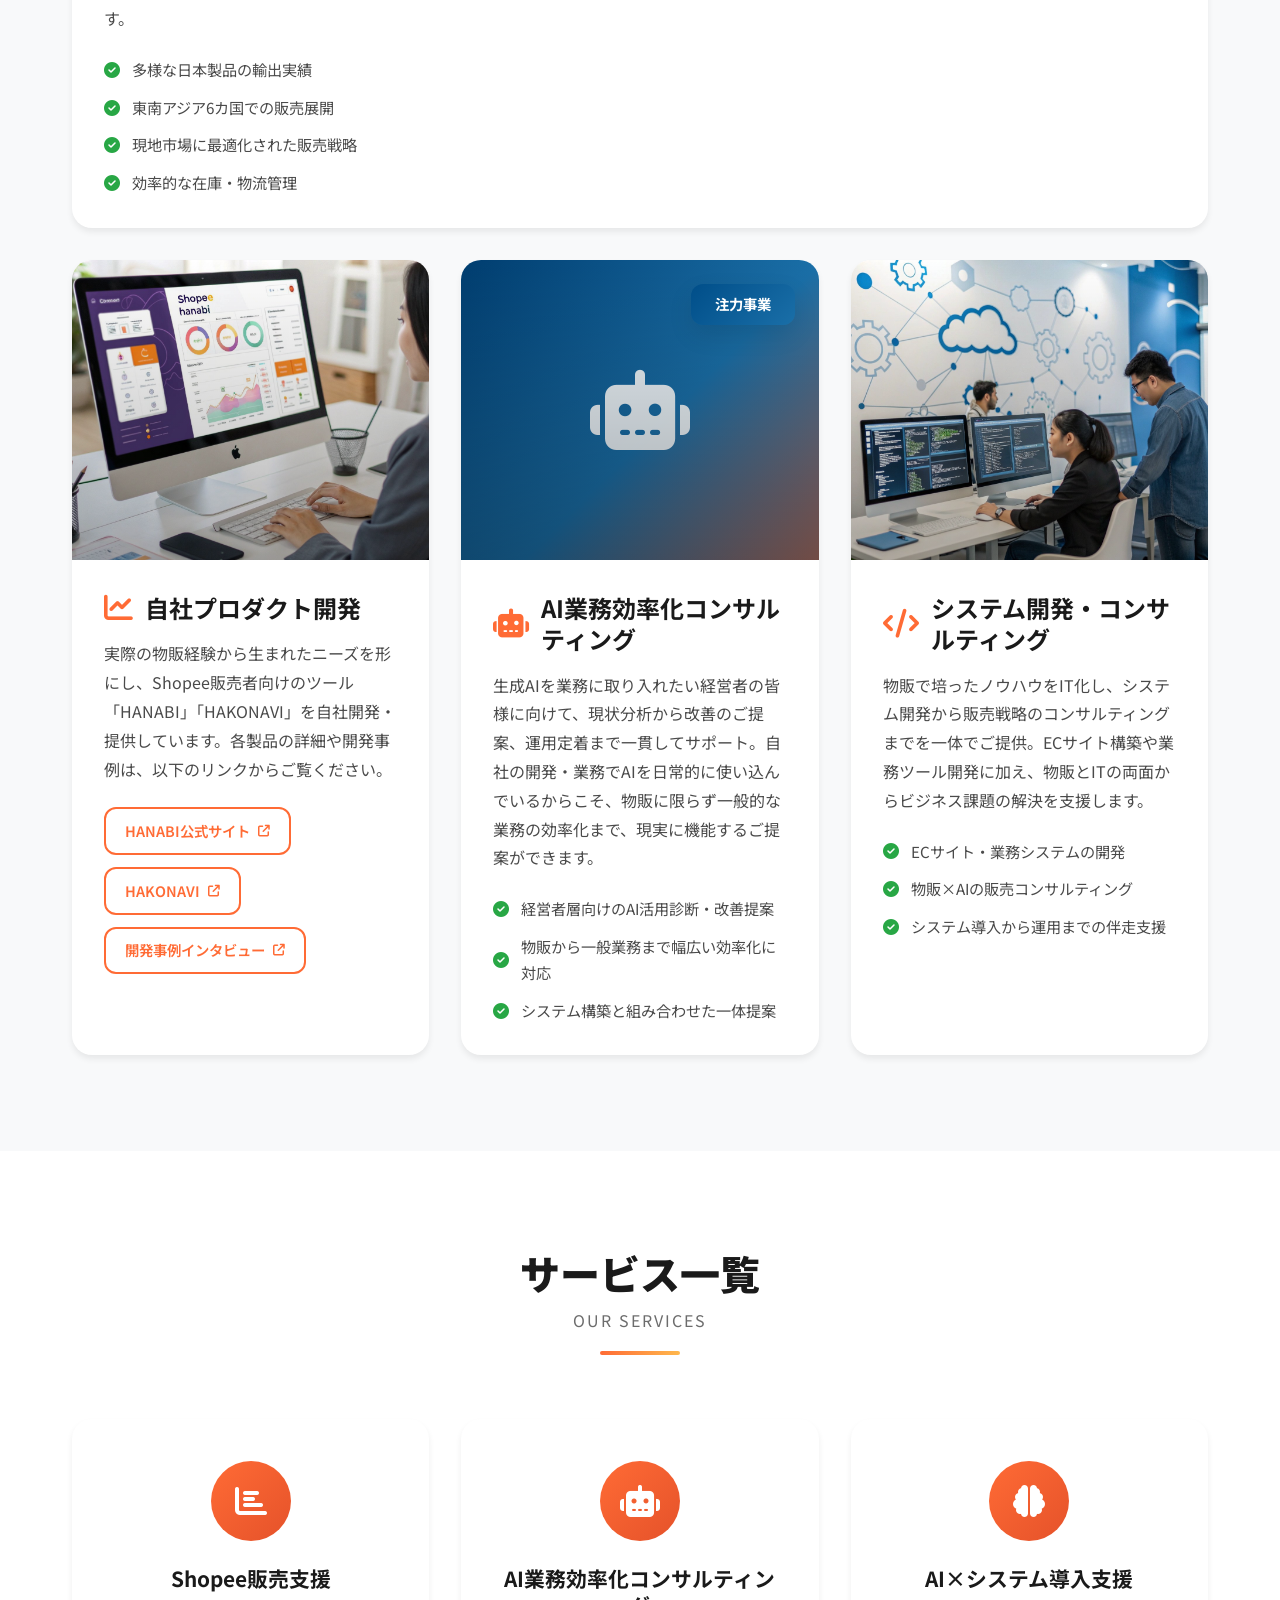
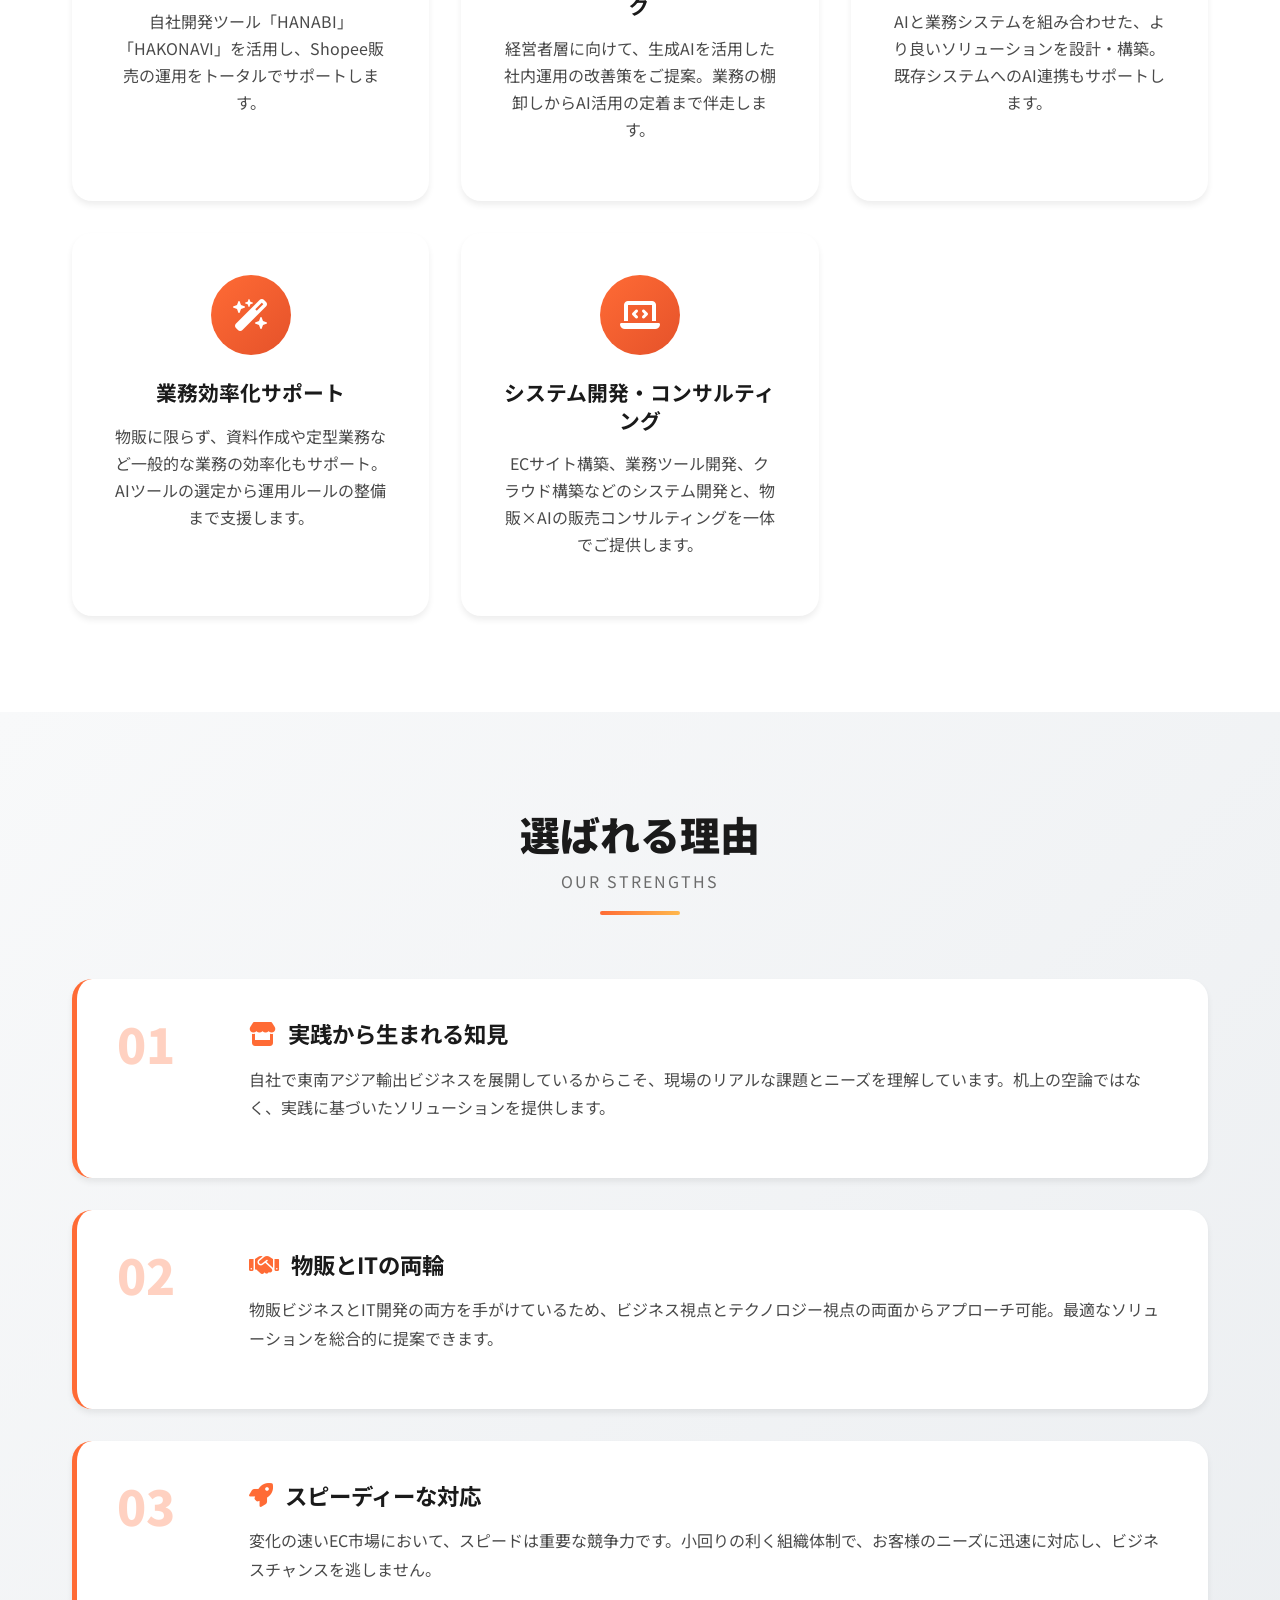
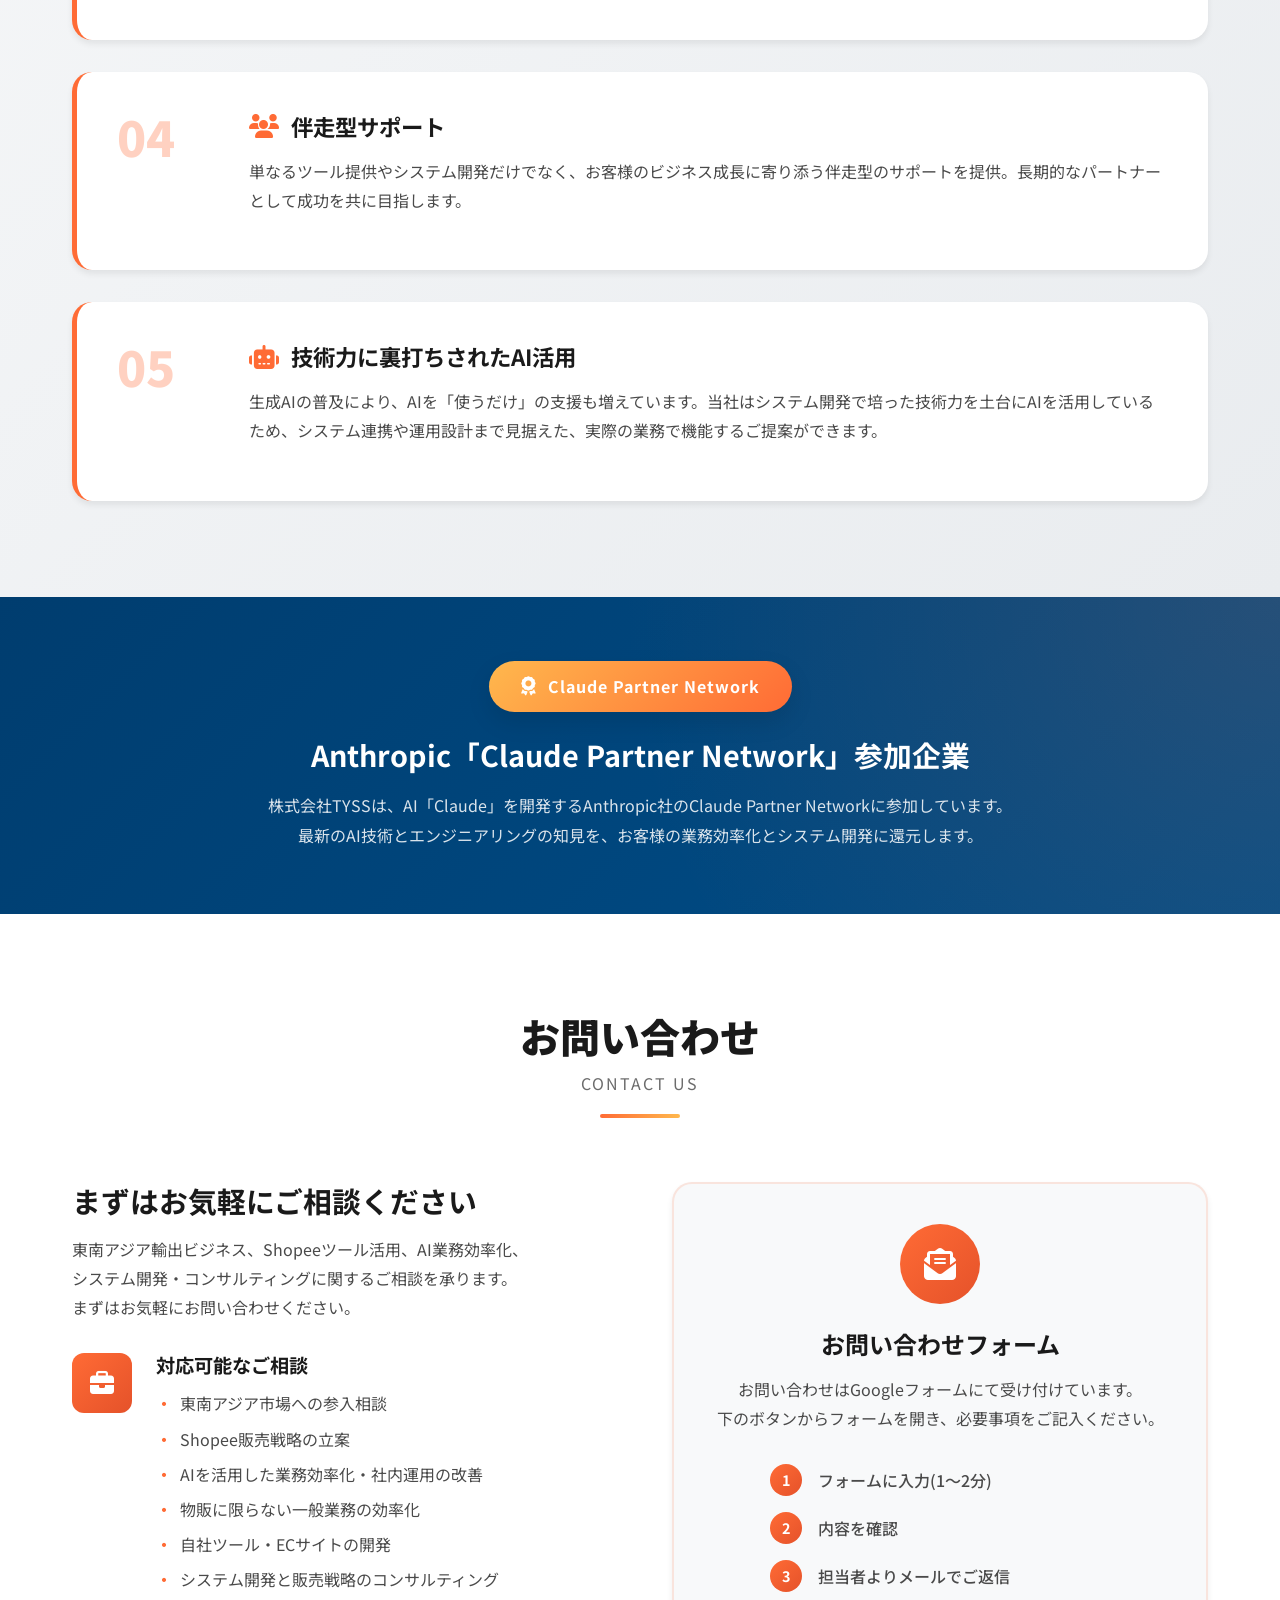
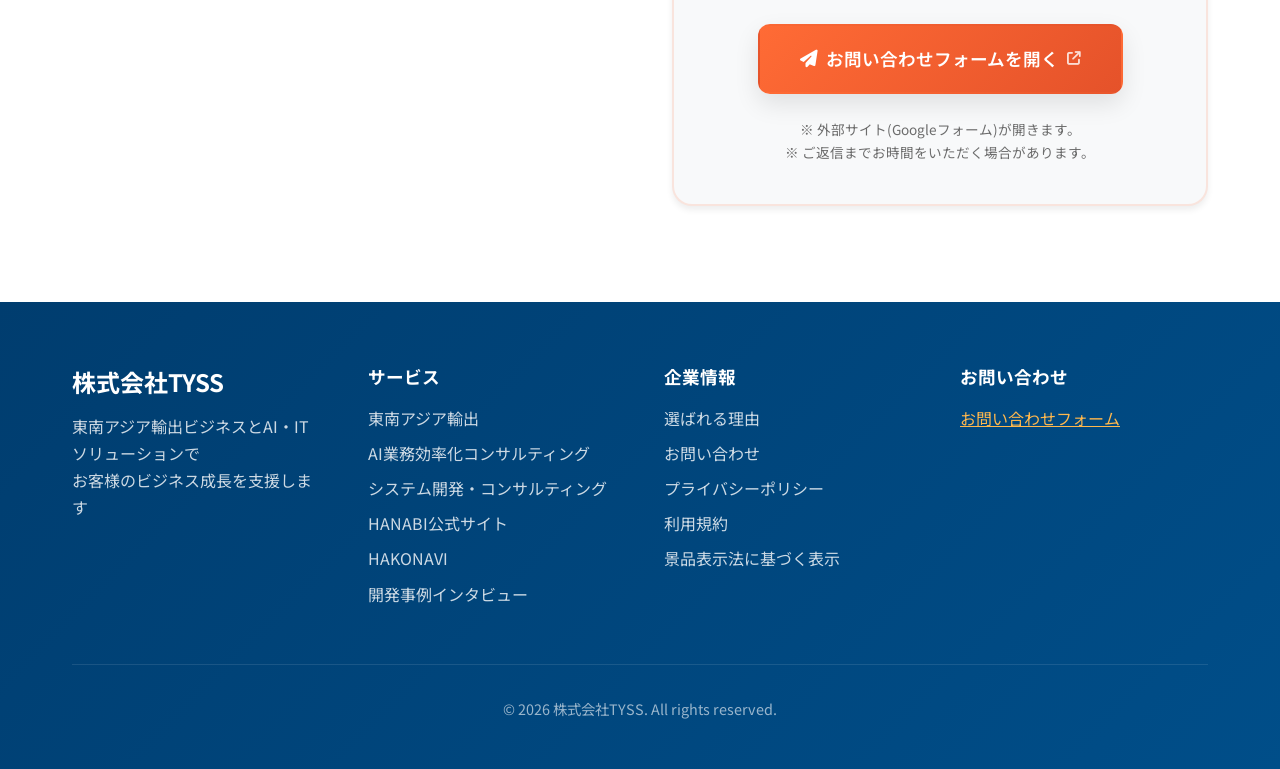
==== commit da2907fb: "改定" ====
--- a/index.html
+++ b/index.html
@@ -3,13 +3,42 @@
 <head>
     <meta charset="UTF-8">
     <meta name="viewport" content="width=device-width, initial-scale=1.0">
-    <meta name="description" content="株式会社TYSSは東南アジア向け輸出ビジネス、Shopeeツール開発、システム開発を展開しています。日本製品を東南アジア市場へ届けるパートナー。">
-    <title>株式会社TYSS - 東南アジア輸出ビジネス & ITソリューション</title>
+    <meta name="description" content="株式会社TYSSは東南アジア向け輸出ビジネス、Shopeeツール「HANABI」「HAKONAVI」の開発、AI業務効率化コンサルティング、システム開発を展開。物販とAI・ITの両面からビジネス成長を支援します。">
+    <title>株式会社TYSS - 東南アジア輸出ビジネス & AIコンサルティング・システム開発</title>
+
+    <!-- TODO: 独自ドメイン移行時は以下のcanonical・OGP内のURLをすべて差し替えてください -->
+    <link rel="canonical" href="https://take-ichita.github.io/tyss-site/">
+
+    <!-- OGP -->
+    <meta property="og:type" content="website">
+    <meta property="og:site_name" content="株式会社TYSS">
+    <meta property="og:title" content="株式会社TYSS - 東南アジア輸出ビジネス & AIコンサルティング・システム開発">
+    <meta property="og:description" content="東南アジア向け輸出ビジネス、Shopeeツール「HANABI」「HAKONAVI」の開発、AI業務効率化コンサルティング、システム開発を展開。物販とAI・ITの両面からビジネス成長を支援します。">
+    <meta property="og:url" content="https://take-ichita.github.io/tyss-site/">
+    <meta property="og:image" content="https://take-ichita.github.io/tyss-site/images/ogp.jpg">
+    <meta property="og:locale" content="ja_JP">
+    <meta name="twitter:card" content="summary_large_image">
+
+    <link rel="icon" type="image/svg+xml" href="favicon.svg">
+    <link rel="icon" type="image/png" sizes="32x32" href="favicon-32.png">
+    <link rel="apple-touch-icon" sizes="180x180" href="apple-touch-icon.png">
     <link rel="stylesheet" href="css/style.css">
     <link rel="preconnect" href="https://fonts.googleapis.com">
     <link rel="preconnect" href="https://fonts.gstatic.com" crossorigin>
     <link href="https://fonts.googleapis.com/css2?family=Noto+Sans+JP:wght@300;400;500;600;700;900&display=swap" rel="stylesheet">
     <link rel="stylesheet" href="https://cdn.jsdelivr.net/npm/@fortawesome/fontawesome-free@6.4.0/css/all.min.css">
+
+    <!-- 構造化データ(検索エンジン向け企業情報) -->
+    <script type="application/ld+json">
+    {
+        "@context": "https://schema.org",
+        "@type": "Organization",
+        "name": "株式会社TYSS",
+        "url": "https://take-ichita.github.io/tyss-site/",
+        "description": "東南アジア向け輸出ビジネス、Shopeeツール「HANABI」「HAKONAVI」の開発、AI業務効率化コンサルティング、システム開発を展開する企業",
+        "knowsAbout": ["越境EC", "Shopee", "東南アジア輸出", "AI業務効率化", "AIコンサルティング", "業務効率化コンサルティング", "システム開発", "HANABI", "HAKONAVI"]
+    }
+    </script>
 </head>
 <body>
     <!-- Navigation -->
@@ -42,6 +71,10 @@
         <div class="hero-content">
             <div class="container">
                 <div class="hero-text">
+                    <div class="hero-badge fade-in-up">
+                        <i class="fas fa-award"></i>
+                        Claude Partner Network 参加企業
+                    </div>
                     <h2 class="hero-subtitle fade-in-up">日本から東南アジアへ</h2>
                     <h1 class="hero-title fade-in-up delay-1">
                         越境ECで広がる<br>
@@ -49,8 +82,8 @@
                     </h1>
                     <p class="hero-description fade-in-up delay-2">
                         株式会社TYSSは、東南アジア市場への輸出ビジネスを中心に、<br>
-                        Shopee販売支援ツールの開発、EC関連システム開発まで、<br>
-                        物販とITの両面からお客様のビジネス成長をサポートします。
+                        Shopee販売支援ツールの開発、AIを活用した業務効率化コンサルティング、<br>
+                        システム開発と販売コンサルティングまで、物販とAI・ITの両面からビジネス成長を支援します。
                     </p>
                     <div class="hero-buttons fade-in-up delay-3">
                         <a href="#business" class="btn btn-primary">事業内容を見る</a>
@@ -78,7 +111,7 @@
                 <div class="business-card main-business">
                     <div class="business-card-badge">メイン事業</div>
                     <div class="business-card-image">
-                        <img src="images/hero-export-business.png" alt="東南アジア輸出ビジネス">
+                        <img src="images/hero-export-business.jpg" alt="東南アジア輸出ビジネス">
                         <div class="business-card-overlay">
                             <i class="fas fa-ship"></i>
                         </div>
@@ -103,7 +136,7 @@
                 <!-- Sub Business 1 -->
                 <div class="business-card">
                     <div class="business-card-image">
-                        <img src="images/hanabi-tool.jpg" alt="Shopeeツール HANABI">
+                        <img src="images/hanabi-tool.jpg" alt="自社プロダクト HANABI・HAKONAVI">
                         <div class="business-card-overlay">
                             <i class="fas fa-tools"></i>
                         </div>
@@ -111,23 +144,54 @@
                     <div class="business-card-content">
                         <h3 class="business-card-title">
                             <i class="fas fa-chart-line"></i>
-                            Shopeeツール「HANABI」開発
+                            自社プロダクト開発
                         </h3>
                         <p class="business-card-description">
-                            Shopee販売者向けの業務効率化ツール「HANABI」を自社開発。実際の物販経験から生まれたニーズを形にし、在庫管理、価格最適化、売上分析などの機能を提供しています。
+                            実際の物販経験から生まれたニーズを形にし、Shopee販売者向けのツール「HANABI」「HAKONAVI」を自社開発・提供しています。各製品の詳細や開発事例は、以下のリンクからご覧ください。
+                        </p>
+                        <div class="business-links">
+                            <a href="https://hanabi.marketvalleys.com/" target="_blank" rel="noopener" class="business-link">
+                                HANABI公式サイト <i class="fas fa-arrow-up-right-from-square"></i>
+                            </a>
+                            <a href="https://hanabi.marketvalleys.com/#hako" target="_blank" rel="noopener" class="business-link">
+                                HAKONAVI <i class="fas fa-arrow-up-right-from-square"></i>
+                            </a>
+                            <a href="https://hanabi.marketvalleys.com/case-study-a.html" target="_blank" rel="noopener" class="business-link">
+                                開発事例インタビュー <i class="fas fa-arrow-up-right-from-square"></i>
+                            </a>
+                        </div>
+                    </div>
+                </div>
+
+                <!-- Sub Business 2: AI業務効率化コンサルティング -->
+                <div class="business-card">
+                    <div class="business-card-badge badge-focus">注力事業</div>
+                    <div class="business-card-image business-card-image-ai">
+                        <i class="fas fa-robot ai-card-icon"></i>
+                        <div class="business-card-overlay">
+                            <i class="fas fa-brain"></i>
+                        </div>
+                    </div>
+                    <div class="business-card-content">
+                        <h3 class="business-card-title">
+                            <i class="fas fa-robot"></i>
+                            AI業務効率化コンサルティング
+                        </h3>
+                        <p class="business-card-description">
+                            生成AIを業務に取り入れたい経営者の皆様に向けて、現状分析から改善のご提案、運用定着まで一貫してサポート。自社の開発・業務でAIを日常的に使い込んでいるからこそ、物販に限らず一般的な業務の効率化まで、現実に機能するご提案ができます。
                         </p>
                         <ul class="business-features">
-                            <li><i class="fas fa-check-circle"></i>販売データの可視化と分析</li>
-                            <li><i class="fas fa-check-circle"></i>在庫管理の自動化</li>
-                            <li><i class="fas fa-check-circle"></i>競合価格モニタリング</li>
+                            <li><i class="fas fa-check-circle"></i>経営者層向けのAI活用診断・改善提案</li>
+                            <li><i class="fas fa-check-circle"></i>物販から一般業務まで幅広い効率化に対応</li>
+                            <li><i class="fas fa-check-circle"></i>システム構築と組み合わせた一体提案</li>
                         </ul>
                     </div>
                 </div>
 
-                <!-- Sub Business 2 -->
+                <!-- Sub Business 3: システム開発・コンサルティング -->
                 <div class="business-card">
                     <div class="business-card-image">
-                        <img src="images/system-development.jpg" alt="システム開発サービス">
+                        <img src="images/system-development.jpg" alt="システム開発・コンサルティング">
                         <div class="business-card-overlay">
                             <i class="fas fa-laptop-code"></i>
                         </div>
@@ -135,15 +199,15 @@
                     <div class="business-card-content">
                         <h3 class="business-card-title">
                             <i class="fas fa-code"></i>
-                            システム開発サービス
+                            システム開発・コンサルティング
                         </h3>
                         <p class="business-card-description">
-                            物販で培ったノウハウをIT化し、EC事業者様向けのシステム開発を提供。自社ECサイト構築、ツール開発マネジメント、クラウドソリューションなど、幅広いITサービスを展開しています。
+                            物販で培ったノウハウをIT化し、システム開発から販売戦略のコンサルティングまでを一体でご提供。ECサイト構築や業務ツール開発に加え、物販とITの両面からビジネス課題の解決を支援します。
                         </p>
                         <ul class="business-features">
-                            <li><i class="fas fa-check-circle"></i>ECサイト構築・運用支援</li>
-                            <li><i class="fas fa-check-circle"></i>業務効率化ツール開発</li>
-                            <li><i class="fas fa-check-circle"></i>システム開発コンサルティング</li>
+                            <li><i class="fas fa-check-circle"></i>ECサイト・業務システムの開発</li>
+                            <li><i class="fas fa-check-circle"></i>物販×AIの販売コンサルティング</li>
+                            <li><i class="fas fa-check-circle"></i>システム導入から運用までの伴走支援</li>
                         </ul>
                     </div>
                 </div>
@@ -163,50 +227,42 @@
             <div class="services-grid">
                 <div class="service-card">
                     <div class="service-icon">
-                        <i class="fas fa-box"></i>
-                    </div>
-                    <h3>越境EC販売代行</h3>
-                    <p>東南アジア市場での販売をトータルサポート。商品選定から出品、配送、カスタマーサポートまで一貫して対応します。</p>
+                        <i class="fas fa-chart-bar"></i>
+                    </div>
+                    <h3>Shopee販売支援</h3>
+                    <p>自社開発ツール「HANABI」「HAKONAVI」を活用し、Shopee販売の運用をトータルでサポートします。</p>
                 </div>
 
                 <div class="service-card">
                     <div class="service-icon">
-                        <i class="fas fa-chart-bar"></i>
-                    </div>
-                    <h3>Shopee販売支援</h3>
-                    <p>自社開発ツール「HANABI」を活用し、データ分析と販売戦略の最適化をサポート。売上向上を実現します。</p>
+                        <i class="fas fa-robot"></i>
+                    </div>
+                    <h3>AI業務効率化コンサルティング</h3>
+                    <p>経営者層に向けて、生成AIを活用した社内運用の改善策をご提案。業務の棚卸しからAI活用の定着まで伴走します。</p>
                 </div>
 
                 <div class="service-card">
                     <div class="service-icon">
-                        <i class="fas fa-shopping-cart"></i>
-                    </div>
-                    <h3>ECサイト構築</h3>
-                    <p>自社ECサイトの立ち上げから運用まで、技術面・戦略面の両面からサポート。ビジネス成長を加速させます。</p>
+                        <i class="fas fa-brain"></i>
+                    </div>
+                    <h3>AI×システム導入支援</h3>
+                    <p>AIと業務システムを組み合わせた、より良いソリューションを設計・構築。既存システムへのAI連携もサポートします。</p>
                 </div>
 
                 <div class="service-card">
                     <div class="service-icon">
-                        <i class="fas fa-cogs"></i>
-                    </div>
-                    <h3>業務ツール開発</h3>
-                    <p>EC事業の効率化を実現する各種ツールを開発。在庫管理、価格調整、レポート作成などの業務を自動化します。</p>
+                        <i class="fas fa-wand-magic-sparkles"></i>
+                    </div>
+                    <h3>業務効率化サポート</h3>
+                    <p>物販に限らず、資料作成や定型業務など一般的な業務の効率化もサポート。AIツールの選定から運用ルールの整備まで支援します。</p>
                 </div>
 
                 <div class="service-card">
                     <div class="service-icon">
-                        <i class="fas fa-cloud"></i>
-                    </div>
-                    <h3>クラウドソリューション</h3>
-                    <p>クラウド技術を活用したスケーラブルなシステム構築。多販路展開を支援するwebシステムを提供します。</p>
-                </div>
-
-                <div class="service-card">
-                    <div class="service-icon">
-                        <i class="fas fa-comments"></i>
-                    </div>
-                    <h3>物販・ITコンサルティング</h3>
-                    <p>物販とITの両面から戦略的なアドバイスを提供。ビジネス課題の解決とシステム導入を支援します。</p>
+                        <i class="fas fa-laptop-code"></i>
+                    </div>
+                    <h3>システム開発・コンサルティング</h3>
+                    <p>ECサイト構築、業務ツール開発、クラウド構築などのシステム開発と、物販×AIの販売コンサルティングを一体でご提供します。</p>
                 </div>
             </div>
         </div>
@@ -253,6 +309,31 @@
                         <p>単なるツール提供やシステム開発だけでなく、お客様のビジネス成長に寄り添う伴走型のサポートを提供。長期的なパートナーとして成功を共に目指します。</p>
                     </div>
                 </div>
+
+                <div class="strength-item">
+                    <div class="strength-number">05</div>
+                    <div class="strength-content">
+                        <h3><i class="fas fa-robot"></i>技術力に裏打ちされたAI活用</h3>
+                        <p>生成AIの普及により、AIを「使うだけ」の支援も増えています。当社はシステム開発で培った技術力を土台にAIを活用しているため、システム連携や運用設計まで見据えた、実際の業務で機能するご提案ができます。</p>
+                    </div>
+                </div>
+            </div>
+        </div>
+    </section>
+
+    <!-- Partnership Section -->
+    <section class="partnership" id="partnership">
+        <div class="container">
+            <div class="partnership-content">
+                <div class="partnership-badge">
+                    <i class="fas fa-award"></i>
+                    <span>Claude Partner Network</span>
+                </div>
+                <h2 class="partnership-title">Anthropic「Claude Partner Network」参加企業</h2>
+                <p class="partnership-description">
+                    株式会社TYSSは、AI「Claude」を開発するAnthropic社のClaude Partner Networkに参加しています。<br>
+                    最新のAI技術とエンジニアリングの知見を、お客様の業務効率化とシステム開発に還元します。
+                </p>
             </div>
         </div>
     </section>
@@ -268,9 +349,10 @@
 
             <div class="contact-content">
                 <div class="contact-info">
-                    <h3>初回コンサルティング</h3>
+                    <h3>まずはお気軽にご相談ください</h3>
                     <p class="contact-description">
-                        東南アジア輸出ビジネス、Shopeeツール活用、システム開発に関するご相談を承ります。<br>
+                        東南アジア輸出ビジネス、Shopeeツール活用、AI業務効率化、<br>
+                        システム開発・コンサルティングに関するご相談を承ります。<br>
                         まずはお気軽にお問い合わせください。
                     </p>
                     
@@ -284,69 +366,44 @@
                                 <ul>
                                     <li>東南アジア市場への参入相談</li>
                                     <li>Shopee販売戦略の立案</li>
+                                    <li>AIを活用した業務効率化・社内運用の改善</li>
+                                    <li>物販に限らない一般業務の効率化</li>
                                     <li>自社ツール・ECサイトの開発</li>
-                                    <li>ツール開発のマネジメント支援</li>
-                                    <li>物販業務の効率化提案</li>
+                                    <li>システム開発と販売戦略のコンサルティング</li>
                                 </ul>
                             </div>
                         </div>
 
-                        <div class="contact-item">
-                            <div class="contact-item-icon">
-                                <i class="fas fa-clock"></i>
-                            </div>
-                            <div class="contact-item-content">
-                                <h4>対応時間</h4>
-                                <p>平日 9:00 - 18:00<br>（土日祝日を除く）</p>
-                            </div>
-                        </div>
-                    </div>
-                </div>
-
-                <div class="contact-form-wrapper">
-                    <form class="contact-form" id="contactForm">
-                        <div class="form-group">
-                            <label for="name">お名前 <span class="required">*</span></label>
-                            <input type="text" id="name" name="name" required>
-                        </div>
-
-                        <div class="form-group">
-                            <label for="company">会社名</label>
-                            <input type="text" id="company" name="company">
-                        </div>
-
-                        <div class="form-group">
-                            <label for="email">メールアドレス <span class="required">*</span></label>
-                            <input type="email" id="email" name="email" required>
-                        </div>
-
-                        <div class="form-group">
-                            <label for="phone">電話番号</label>
-                            <input type="tel" id="phone" name="phone">
-                        </div>
-
-                        <div class="form-group">
-                            <label for="subject">お問い合わせ種別 <span class="required">*</span></label>
-                            <select id="subject" name="subject" required>
-                                <option value="">選択してください</option>
-                                <option value="export">東南アジア輸出ビジネス</option>
-                                <option value="hanabi">Shopeeツール「HANABI」</option>
-                                <option value="development">システム開発</option>
-                                <option value="consulting">コンサルティング</option>
-                                <option value="other">その他</option>
-                            </select>
-                        </div>
-
-                        <div class="form-group">
-                            <label for="message">お問い合わせ内容 <span class="required">*</span></label>
-                            <textarea id="message" name="message" rows="6" required></textarea>
-                        </div>
-
-                        <button type="submit" class="btn btn-primary btn-submit">
-                            <i class="fas fa-paper-plane"></i>
-                            送信する
-                        </button>
-                    </form>
+                    </div>
+                </div>
+
+                <div class="contact-cta-card">
+                    <div class="contact-cta-icon">
+                        <i class="fas fa-envelope-open-text"></i>
+                    </div>
+                    <h3>お問い合わせフォーム</h3>
+                    <p class="contact-cta-description">
+                        お問い合わせはGoogleフォームにて受け付けています。<br>
+                        下のボタンからフォームを開き、必要事項をご記入ください。
+                    </p>
+
+                    <ol class="contact-cta-steps">
+                        <li><span class="step-number">1</span>フォームに入力(1〜2分)</li>
+                        <li><span class="step-number">2</span>内容を確認</li>
+                        <li><span class="step-number">3</span>担当者よりメールでご返信</li>
+                    </ol>
+
+                    <!-- HANABI公式サイトと共通の問い合わせフォーム。コーポレート専用フォームを作る場合はhrefを差し替えてください -->
+                    <a href="https://forms.gle/Wei9GRR1WXy8iVwd7" target="_blank" rel="noopener" class="btn btn-primary btn-cta">
+                        <i class="fas fa-paper-plane"></i>
+                        お問い合わせフォームを開く
+                        <i class="fas fa-arrow-up-right-from-square btn-cta-external"></i>
+                    </a>
+
+                    <p class="contact-cta-note">
+                        ※ 外部サイト(Googleフォーム)が開きます。<br>
+                        ※ ご返信までお時間をいただく場合があります。
+                    </p>
                 </div>
             </div>
         </div>
@@ -359,7 +416,7 @@
                 <div class="footer-section">
                     <h3 class="footer-title">株式会社TYSS</h3>
                     <p class="footer-description">
-                        東南アジア輸出ビジネスとITソリューションで<br>
+                        東南アジア輸出ビジネスとAI・ITソリューションで<br>
                         お客様のビジネス成長を支援します
                     </p>
                 </div>
@@ -368,9 +425,11 @@
                     <h4>サービス</h4>
                     <ul class="footer-links">
                         <li><a href="#business">東南アジア輸出</a></li>
-                        <li><a href="#business">Shopeeツール開発</a></li>
-                        <li><a href="#business">システム開発</a></li>
-                        <li><a href="#services">サービス一覧</a></li>
+                        <li><a href="#business">AI業務効率化コンサルティング</a></li>
+                        <li><a href="#business">システム開発・コンサルティング</a></li>
+                        <li><a href="https://hanabi.marketvalleys.com/" target="_blank" rel="noopener">HANABI公式サイト</a></li>
+                        <li><a href="https://hanabi.marketvalleys.com/#hako" target="_blank" rel="noopener">HAKONAVI</a></li>
+                        <li><a href="https://hanabi.marketvalleys.com/case-study-a.html" target="_blank" rel="noopener">開発事例インタビュー</a></li>
                     </ul>
                 </div>
 
@@ -379,16 +438,16 @@
                     <ul class="footer-links">
                         <li><a href="#strengths">選ばれる理由</a></li>
                         <li><a href="#contact">お問い合わせ</a></li>
-                        <li><a href="https://tyssichi.wixsite.com/tyss/privacy" target="_blank">プライバシーポリシー</a></li>
-                        <li><a href="https://tyssichi.wixsite.com/tyss/kiyaku" target="_blank">利用規約</a></li>
+                        <li><a href="privacy.html">プライバシーポリシー</a></li>
+                        <li><a href="terms.html">利用規約</a></li>
+                        <li><a href="https://tyssichi.wixsite.com/tyss/keihin" target="_blank">景品表示法に基づく表示</a></li>
                     </ul>
                 </div>
 
                 <div class="footer-section">
                     <h4>お問い合わせ</h4>
                     <p class="footer-contact">
-                        平日 9:00 - 18:00<br>
-                        <a href="#contact">お問い合わせフォーム</a>
+                        <a href="https://forms.gle/Wei9GRR1WXy8iVwd7" target="_blank" rel="noopener">お問い合わせフォーム</a>
                     </p>
                 </div>
             </div>
@@ -400,5 +459,5 @@
     </footer>
 
     <script src="js/main.js"></script>
-<script src="https://www.genspark.ai/sandbox_inspect.js"></script></body>
+</body>
 </html>
--- a/css/style.css
+++ b/css/style.css
@@ -215,7 +215,7 @@
     background: linear-gradient(135deg, #004E89 0%, #1A6FA8 100%);
     background-image: 
         linear-gradient(135deg, rgba(0, 78, 137, 0.95) 0%, rgba(26, 111, 168, 0.9) 100%),
-        url('../images/hero-export-business.png');
+        url('../images/hero-export-business.jpg');
     background-size: cover;
     background-position: center;
     background-attachment: fixed;
@@ -250,6 +250,26 @@
 
 .hero-text {
     max-width: 900px;
+}
+
+.hero-badge {
+    display: inline-flex;
+    align-items: center;
+    gap: 0.6rem;
+    background: rgba(255, 255, 255, 0.12);
+    border: 1px solid rgba(255, 255, 255, 0.35);
+    color: var(--text-white);
+    padding: 0.5rem 1.25rem;
+    border-radius: 50px;
+    font-size: 0.9rem;
+    font-weight: 600;
+    letter-spacing: 0.5px;
+    margin-bottom: 1.5rem;
+    backdrop-filter: blur(4px);
+}
+
+.hero-badge i {
+    color: var(--accent-orange);
 }
 
 .hero-subtitle {
@@ -429,6 +449,7 @@
 }
 
 .business-card {
+    position: relative;
     background-color: var(--bg-white);
     border-radius: var(--radius-xl);
     overflow: hidden;
@@ -458,6 +479,10 @@
     font-size: 0.9rem;
     z-index: 10;
     box-shadow: var(--shadow-lg);
+}
+
+.business-card-badge.badge-focus {
+    background: linear-gradient(135deg, var(--secondary-color), var(--secondary-light));
 }
 
 .business-card-image {
@@ -544,6 +569,52 @@
 .business-features i {
     color: var(--accent-green);
     font-size: 1rem;
+}
+
+.business-links {
+    display: flex;
+    flex-wrap: wrap;
+    gap: 0.75rem;
+    margin-top: 1.5rem;
+}
+
+.business-link {
+    display: inline-flex;
+    align-items: center;
+    gap: 0.5rem;
+    padding: 0.6rem 1.2rem;
+    border: 2px solid var(--primary-color);
+    border-radius: var(--radius-lg);
+    color: var(--primary-color);
+    font-weight: 600;
+    font-size: 0.9rem;
+}
+
+.business-link:hover {
+    background-color: var(--primary-color);
+    color: var(--text-white);
+}
+
+.business-link i {
+    font-size: 0.75rem;
+}
+
+/* AI事業カード(写真素材の代わりにグラデーション背景を使用) */
+.business-card-image-ai {
+    background: linear-gradient(135deg, var(--secondary-dark) 0%, var(--secondary-light) 55%, var(--primary-color) 130%);
+    display: flex;
+    align-items: center;
+    justify-content: center;
+}
+
+.ai-card-icon {
+    font-size: 5rem;
+    color: rgba(255, 255, 255, 0.9);
+    transition: var(--transition-slow);
+}
+
+.business-card:hover .ai-card-icon {
+    transform: scale(1.05);
 }
 
 /* ==========================================
@@ -666,6 +737,66 @@
 }
 
 /* ==========================================
+   Partnership Section
+   ========================================== */
+.partnership {
+    padding: var(--spacing-lg) 0;
+    background: linear-gradient(135deg, var(--secondary-dark) 0%, var(--secondary-color) 100%);
+    position: relative;
+    overflow: hidden;
+}
+
+.partnership::before {
+    content: '';
+    position: absolute;
+    top: 0;
+    left: 0;
+    right: 0;
+    bottom: 0;
+    background: radial-gradient(circle at top right, rgba(255, 107, 53, 0.15), transparent 50%);
+}
+
+.partnership-content {
+    position: relative;
+    z-index: 1;
+    text-align: center;
+    max-width: 800px;
+    margin: 0 auto;
+}
+
+.partnership-badge {
+    display: inline-flex;
+    align-items: center;
+    gap: 0.75rem;
+    background: linear-gradient(135deg, var(--accent-orange), var(--primary-color));
+    color: var(--text-white);
+    padding: 0.75rem 2rem;
+    border-radius: 50px;
+    font-weight: 700;
+    font-size: 1rem;
+    letter-spacing: 1px;
+    box-shadow: var(--shadow-lg);
+    margin-bottom: 1.5rem;
+}
+
+.partnership-badge i {
+    font-size: 1.2rem;
+}
+
+.partnership-title {
+    font-size: 1.8rem;
+    color: var(--text-white);
+    font-weight: 700;
+    margin-bottom: 1rem;
+}
+
+.partnership-description {
+    color: rgba(255, 255, 255, 0.85);
+    line-height: 1.9;
+    margin-bottom: 0;
+}
+
+/* ==========================================
    Contact Section
    ========================================== */
 .contact {
@@ -747,61 +878,168 @@
     margin-right: 0.5rem;
 }
 
-.contact-form-wrapper {
+.contact-cta-card {
     background-color: var(--bg-light);
     padding: 2.5rem;
     border-radius: var(--radius-xl);
     box-shadow: var(--shadow-md);
-}
-
-.contact-form {
+    border: 2px solid rgba(255, 107, 53, 0.15);
+    text-align: center;
+}
+
+.contact-cta-icon {
+    width: 80px;
+    height: 80px;
+    margin: 0 auto 1.5rem;
+    background: linear-gradient(135deg, var(--primary-color), var(--primary-dark));
+    border-radius: 50%;
+    display: flex;
+    align-items: center;
+    justify-content: center;
+}
+
+.contact-cta-icon i {
+    font-size: 2rem;
+    color: var(--text-white);
+}
+
+.contact-cta-card h3 {
+    font-size: 1.5rem;
+    color: var(--text-primary);
+    margin-bottom: 1rem;
+}
+
+.contact-cta-description {
+    color: var(--text-secondary);
+    line-height: 1.8;
+    margin-bottom: 2rem;
+}
+
+.contact-cta-steps {
+    list-style: none;
     display: grid;
-    gap: 1.5rem;
-}
-
-.form-group {
-    display: grid;
-    gap: 0.5rem;
-}
-
-.form-group label {
-    font-weight: 600;
+    gap: 1rem;
+    text-align: left;
+    max-width: 340px;
+    margin: 0 auto 2rem;
+}
+
+.contact-cta-steps li {
+    display: flex;
+    align-items: center;
+    gap: 1rem;
+    color: var(--text-secondary);
+    font-weight: 500;
+}
+
+.step-number {
+    flex-shrink: 0;
+    width: 32px;
+    height: 32px;
+    background: linear-gradient(135deg, var(--primary-color), var(--primary-dark));
+    color: var(--text-white);
+    border-radius: 50%;
+    display: flex;
+    align-items: center;
+    justify-content: center;
+    font-weight: 700;
+    font-size: 0.9rem;
+}
+
+.btn-cta {
+    font-size: 1.1rem;
+    padding: 1.1rem 2.5rem;
+}
+
+.btn-cta-external {
+    font-size: 0.85rem;
+    opacity: 0.8;
+}
+
+.contact-cta-note {
+    margin-top: 1.5rem;
+    margin-bottom: 0;
+    font-size: 0.85rem;
+    color: var(--text-light);
+    line-height: 1.7;
+}
+
+/* ==========================================
+   Legal Pages (利用規約・プライバシーポリシー)
+   ========================================== */
+.logo-link {
+    display: flex;
+    align-items: center;
+    gap: 0.75rem;
+}
+
+.logo-mark {
+    font-size: 2rem;
+    font-weight: 900;
+    color: var(--primary-color);
+    letter-spacing: 2px;
+    line-height: 1.3;
+}
+
+.legal-main {
+    padding: 9rem 0 5rem;
+    background-color: var(--bg-white);
+}
+
+.legal-container {
+    max-width: 860px;
+}
+
+.legal-main h1 {
+    font-size: 2rem;
     color: var(--text-primary);
+    margin-bottom: 2rem;
+    padding-bottom: 1rem;
+    border-bottom: 3px solid var(--primary-color);
+}
+
+.legal-main h2 {
+    font-size: 1.2rem;
+    color: var(--text-primary);
+    margin-top: 2.5rem;
+    margin-bottom: 0.75rem;
+    padding-left: 0.75rem;
+    border-left: 4px solid var(--primary-color);
+}
+
+.legal-main h3 {
+    font-size: 1.05rem;
+    color: var(--text-primary);
+    margin-top: 1.5rem;
+    margin-bottom: 0.5rem;
+}
+
+.legal-main p,
+.legal-main li {
+    color: var(--text-secondary);
     font-size: 0.95rem;
-}
-
-.required {
-    color: var(--accent-red);
-}
-
-.form-group input,
-.form-group select,
-.form-group textarea {
-    padding: 0.875rem 1rem;
-    border: 2px solid var(--bg-gray);
-    border-radius: var(--radius-md);
-    font-family: inherit;
-    font-size: 1rem;
-    transition: var(--transition-normal);
-    background-color: var(--bg-white);
-}
-
-.form-group input:focus,
-.form-group select:focus,
-.form-group textarea:focus {
-    outline: none;
-    border-color: var(--primary-color);
-    box-shadow: 0 0 0 3px rgba(255, 107, 53, 0.1);
-}
-
-.form-group textarea {
-    resize: vertical;
-    min-height: 120px;
-}
-
-.btn-submit {
-    justify-self: start;
-    margin-top: 1rem;
+    line-height: 1.9;
+}
+
+.legal-main ul {
+    padding-left: 1.5rem;
+    margin-bottom: 1rem;
+}
+
+.legal-main a {
+    color: var(--primary-color);
+    text-decoration: underline;
+}
+
+.legal-date {
+    margin-top: 3rem;
+    text-align: right;
+    color: var(--text-light);
+}
+
+.legal-footer-bottom a {
+    color: var(--accent-orange);
+    text-decoration: underline;
 }
 
 /* ==========================================
@@ -883,9 +1121,15 @@
     .business-grid {
         grid-template-columns: repeat(2, 1fr);
     }
-    
+
     .main-business {
         grid-column: 1 / -1;
+    }
+}
+
+@media (min-width: 1024px) {
+    .business-grid {
+        grid-template-columns: repeat(3, 1fr);
     }
 }
 
@@ -911,6 +1155,28 @@
     .mobile-menu-toggle {
         display: flex;
     }
+
+    /* 法務ページはハンバーガーメニューを持たないため、リンクをそのまま表示する */
+    .navbar-legal .nav-menu {
+        position: static;
+        flex-direction: row;
+        transform: none;
+        box-shadow: none;
+        padding: 0;
+        background-color: transparent;
+    }
+
+    .mobile-menu-toggle.active span:nth-child(1) {
+        transform: translateY(9px) rotate(45deg);
+    }
+
+    .mobile-menu-toggle.active span:nth-child(2) {
+        opacity: 0;
+    }
+
+    .mobile-menu-toggle.active span:nth-child(3) {
+        transform: translateY(-9px) rotate(-45deg);
+    }
     
     .hero-title {
         font-size: 2.5rem;
@@ -941,7 +1207,11 @@
     .section-title {
         font-size: 2rem;
     }
-    
+
+    .partnership-title {
+        font-size: 1.4rem;
+    }
+
     .container {
         padding: 0 1.5rem;
     }
@@ -958,7 +1228,7 @@
     
     .business-card-content,
     .service-card,
-    .contact-form-wrapper {
+    .contact-cta-card {
         padding: 1.5rem;
     }
 }
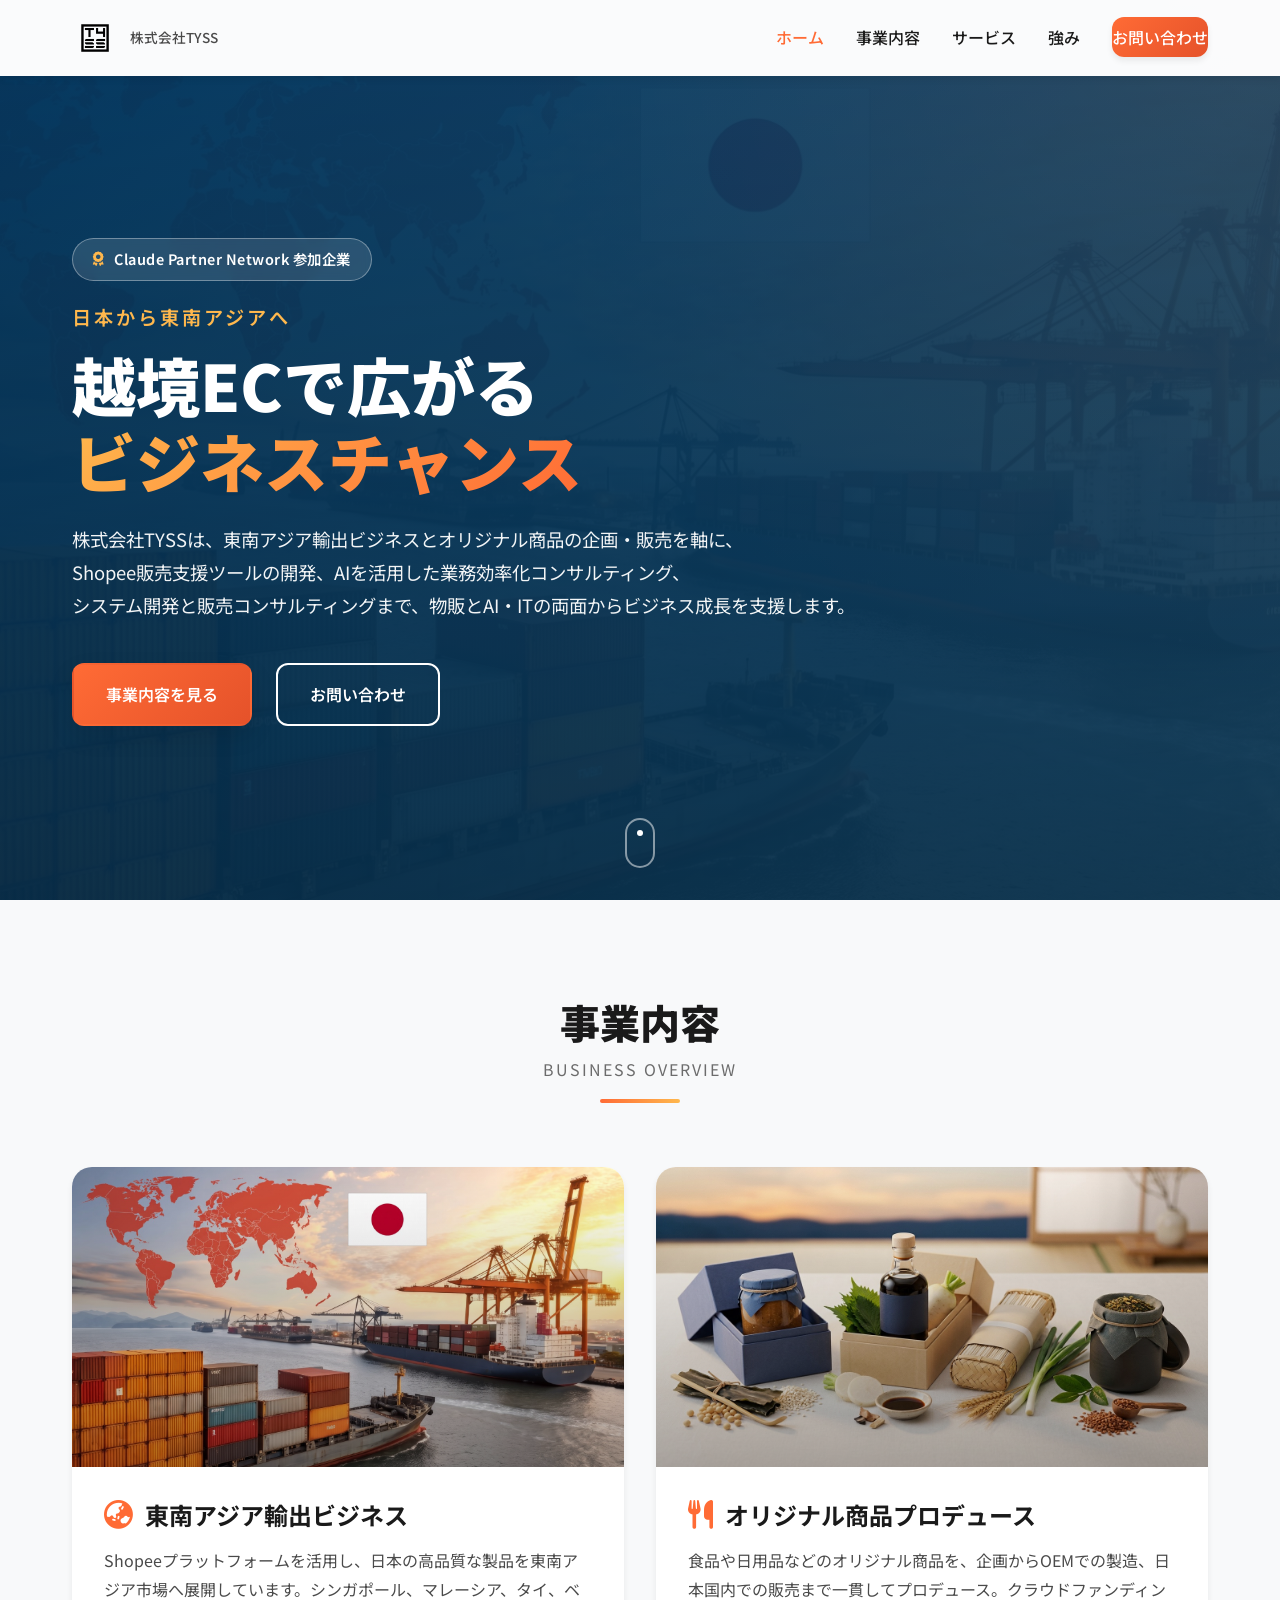
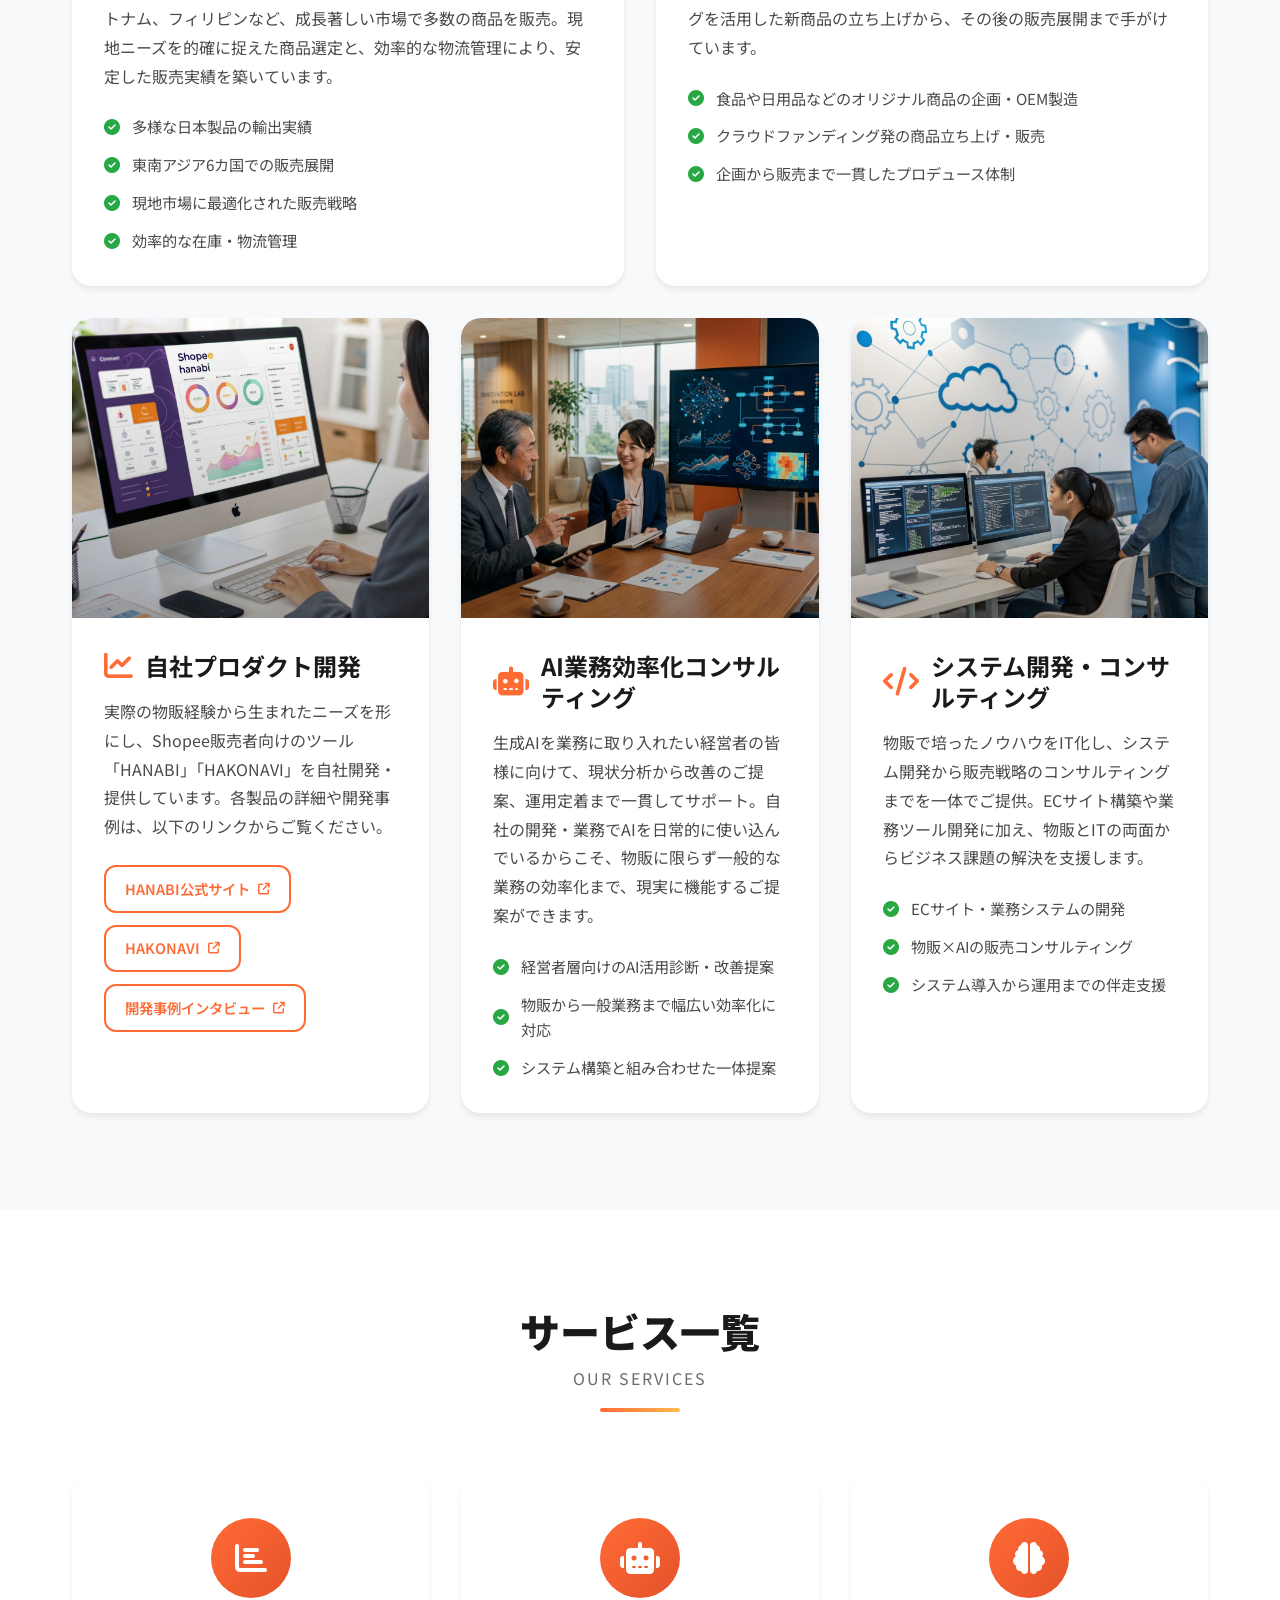
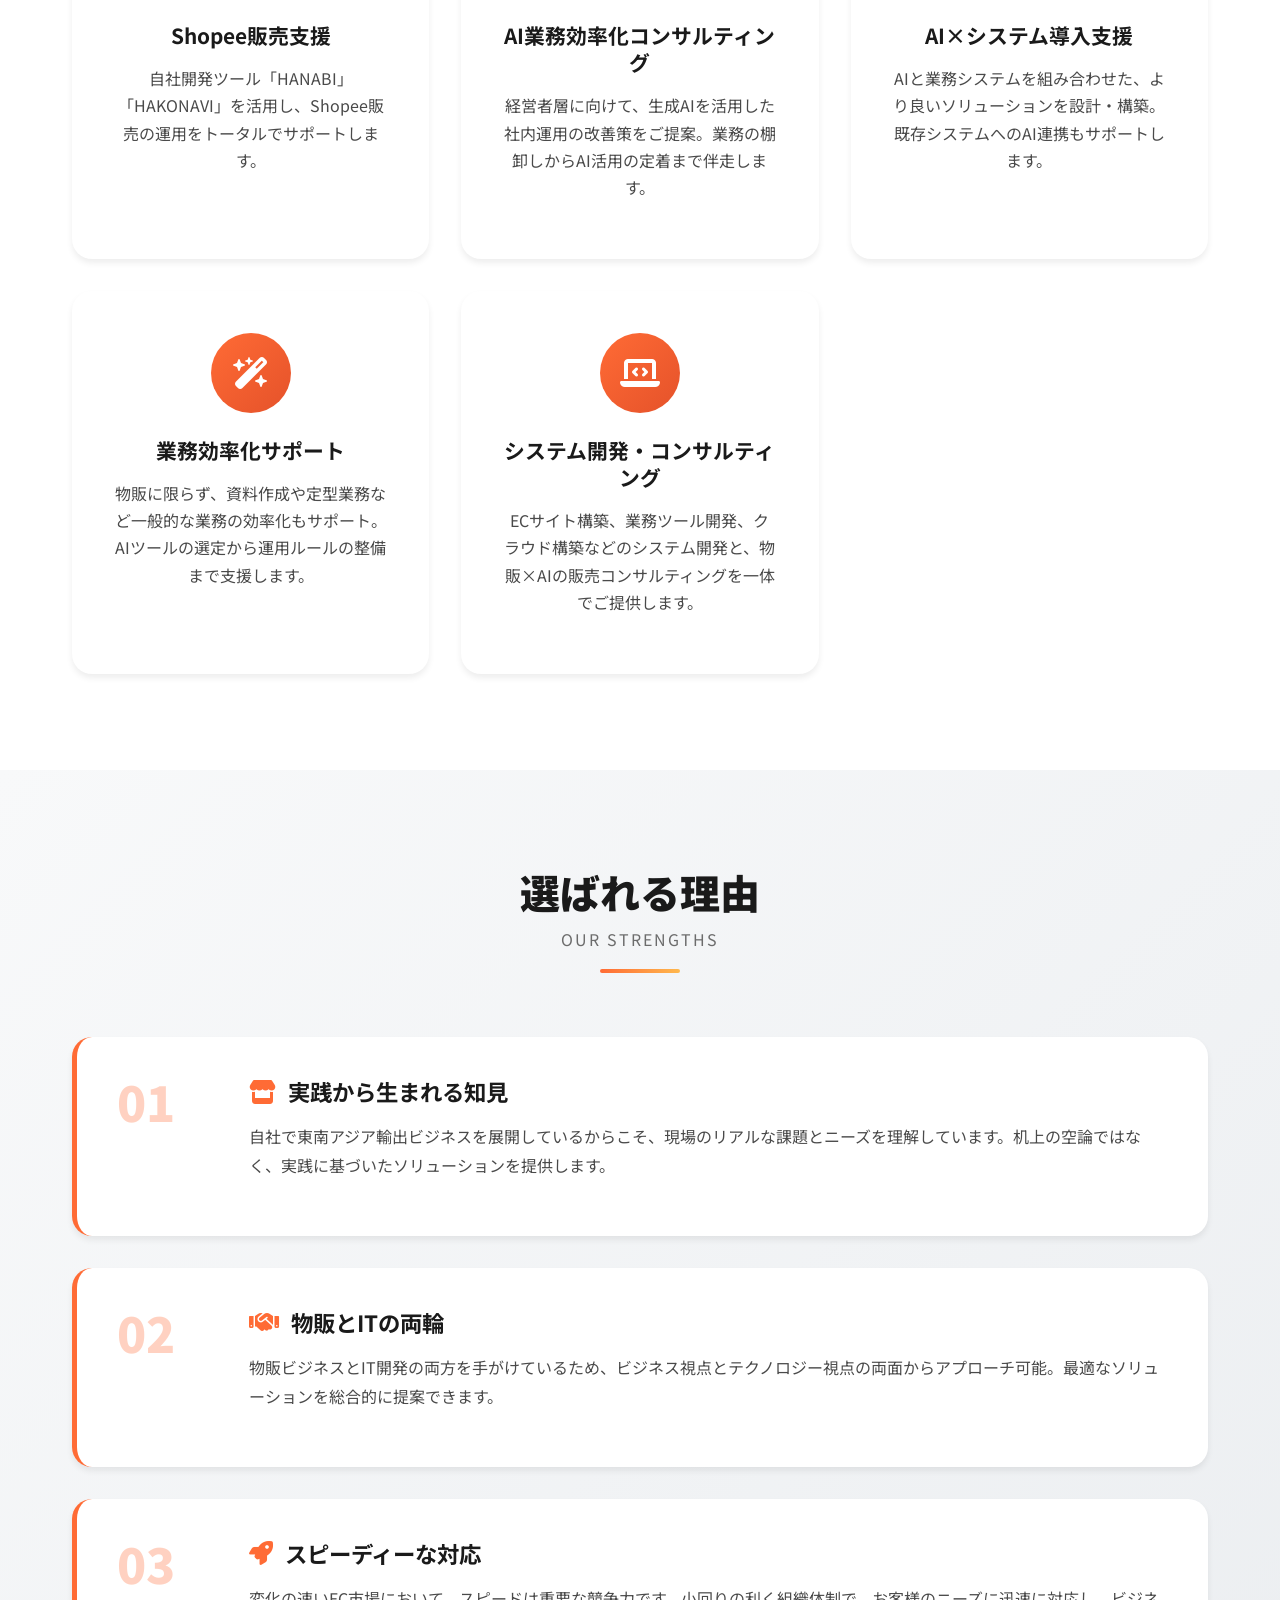
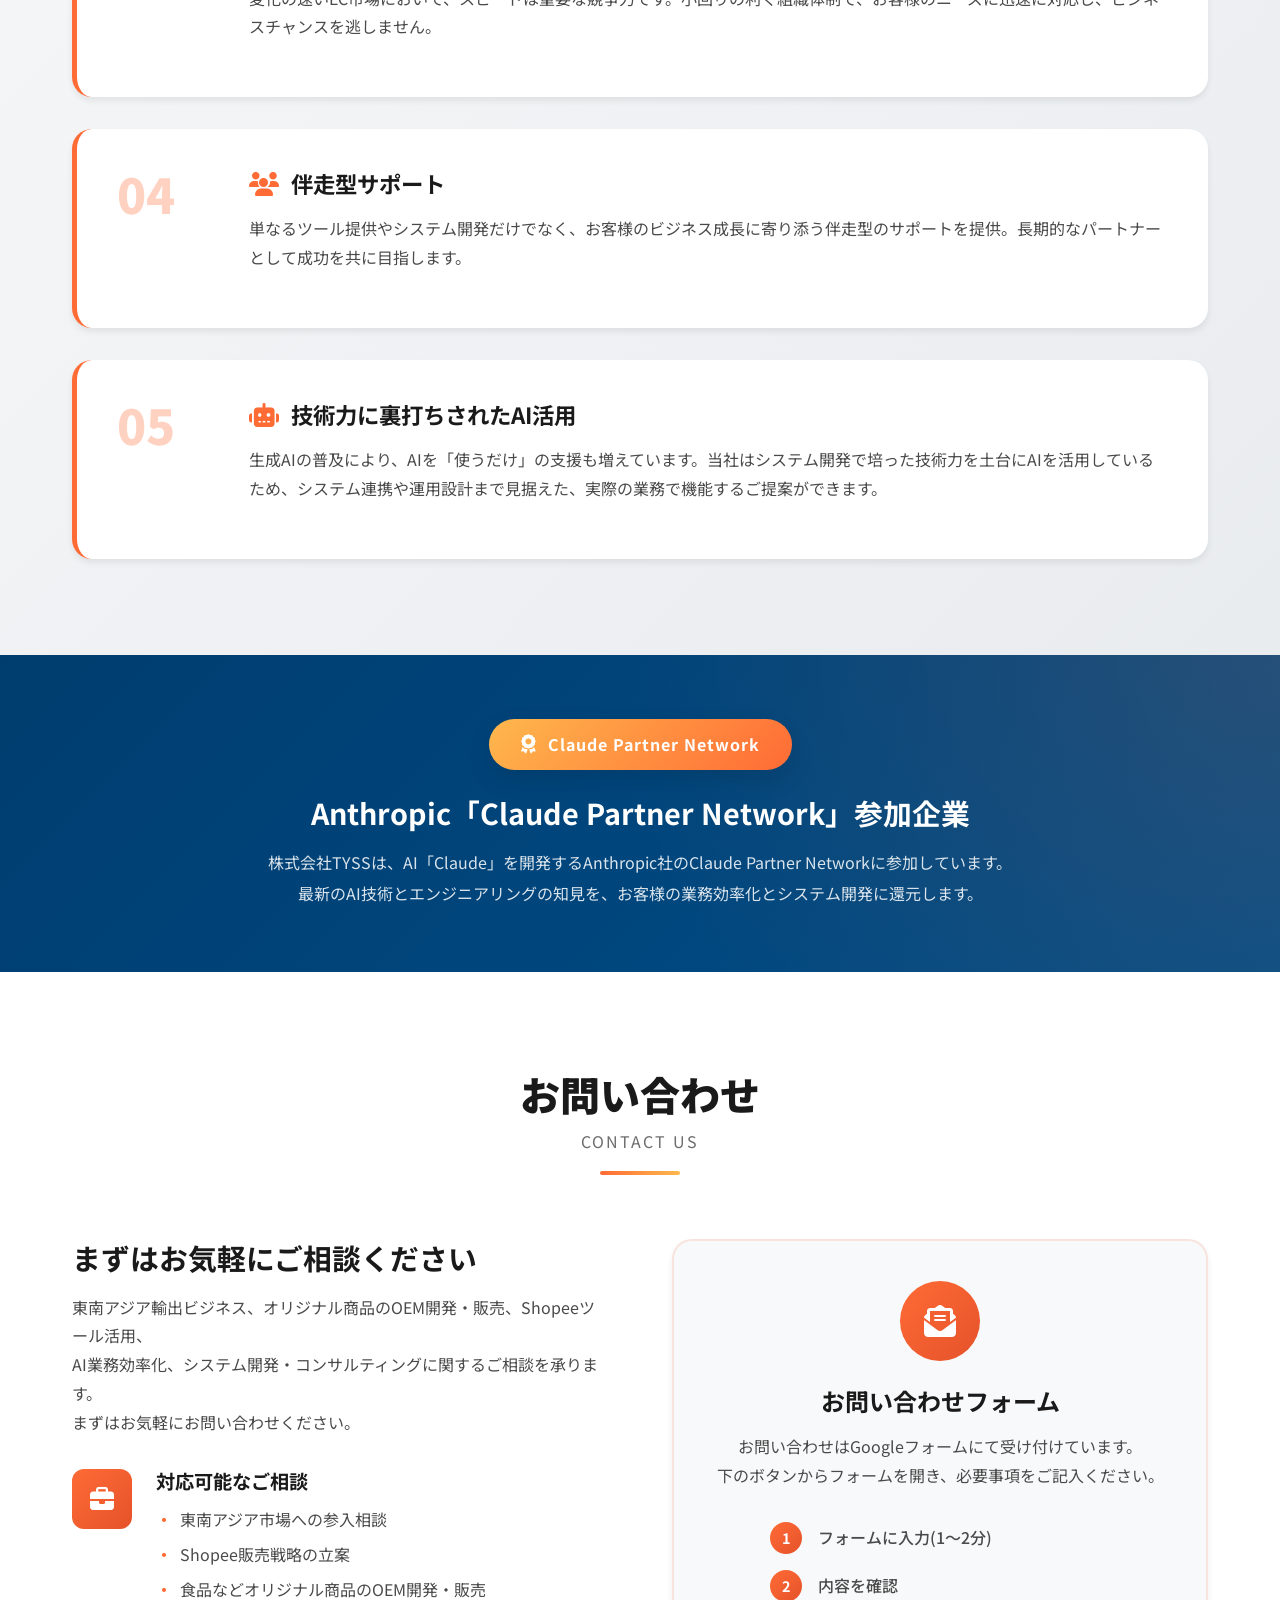
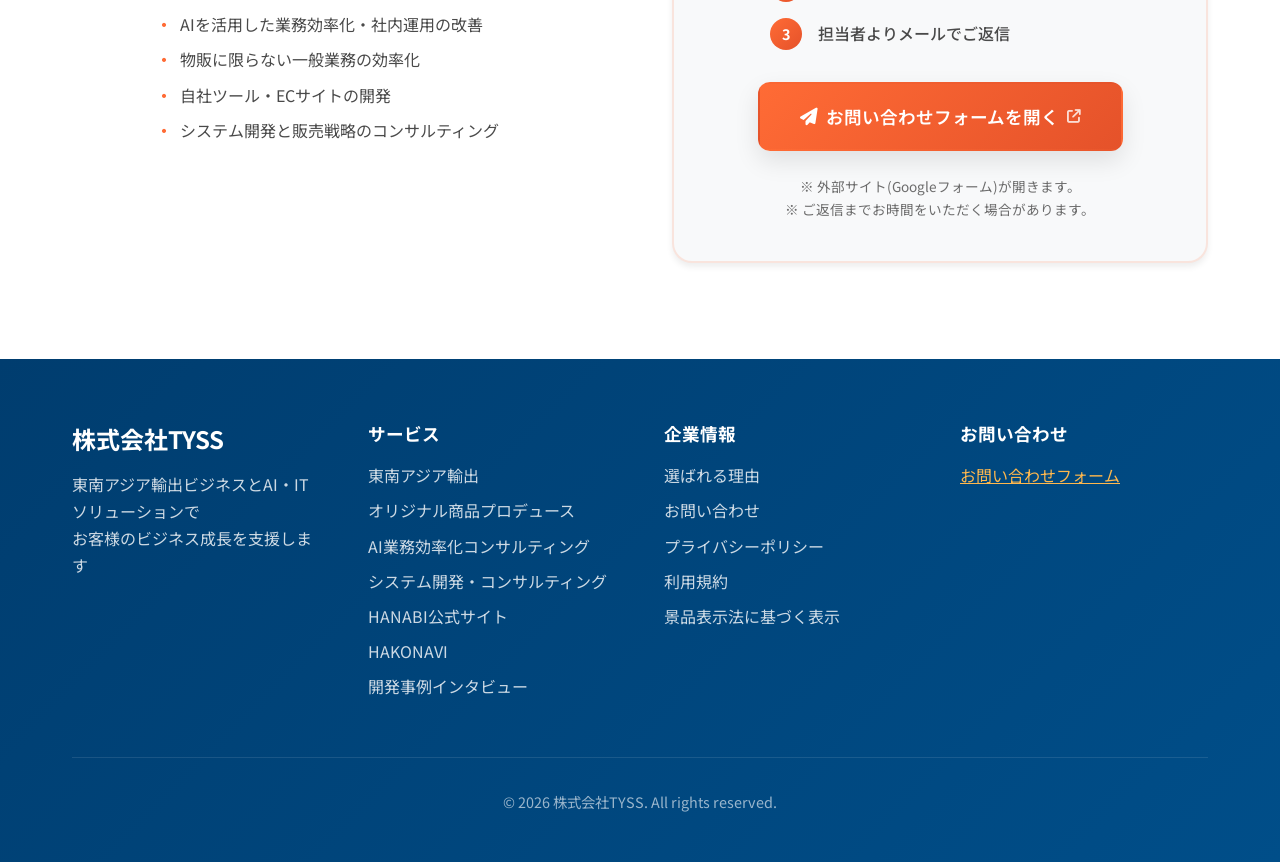
==== commit beabb273: "初回公開版" ====
--- a/index.html
+++ b/index.html
@@ -3,7 +3,7 @@
 <head>
     <meta charset="UTF-8">
     <meta name="viewport" content="width=device-width, initial-scale=1.0">
-    <meta name="description" content="株式会社TYSSは東南アジア向け輸出ビジネス、Shopeeツール「HANABI」「HAKONAVI」の開発、AI業務効率化コンサルティング、システム開発を展開。物販とAI・ITの両面からビジネス成長を支援します。">
+    <meta name="description" content="株式会社TYSSは東南アジア輸出ビジネス、食品などオリジナル商品のOEM開発・販売、Shopeeツール「HANABI」「HAKONAVI」の開発、AI業務効率化コンサルティング、システム開発を展開。物販とAI・ITの両面から成長を支援します。">
     <title>株式会社TYSS - 東南アジア輸出ビジネス & AIコンサルティング・システム開発</title>
 
     <!-- TODO: 独自ドメイン移行時は以下のcanonical・OGP内のURLをすべて差し替えてください -->
@@ -13,7 +13,7 @@
     <meta property="og:type" content="website">
     <meta property="og:site_name" content="株式会社TYSS">
     <meta property="og:title" content="株式会社TYSS - 東南アジア輸出ビジネス & AIコンサルティング・システム開発">
-    <meta property="og:description" content="東南アジア向け輸出ビジネス、Shopeeツール「HANABI」「HAKONAVI」の開発、AI業務効率化コンサルティング、システム開発を展開。物販とAI・ITの両面からビジネス成長を支援します。">
+    <meta property="og:description" content="東南アジア輸出ビジネス、食品などオリジナル商品のOEM開発・販売、Shopeeツール「HANABI」「HAKONAVI」の開発、AI業務効率化コンサルティング、システム開発を展開。物販とAI・ITの両面から成長を支援します。">
     <meta property="og:url" content="https://take-ichita.github.io/tyss-site/">
     <meta property="og:image" content="https://take-ichita.github.io/tyss-site/images/ogp.jpg">
     <meta property="og:locale" content="ja_JP">
@@ -35,8 +35,9 @@
         "@type": "Organization",
         "name": "株式会社TYSS",
         "url": "https://take-ichita.github.io/tyss-site/",
-        "description": "東南アジア向け輸出ビジネス、Shopeeツール「HANABI」「HAKONAVI」の開発、AI業務効率化コンサルティング、システム開発を展開する企業",
-        "knowsAbout": ["越境EC", "Shopee", "東南アジア輸出", "AI業務効率化", "AIコンサルティング", "業務効率化コンサルティング", "システム開発", "HANABI", "HAKONAVI"]
+        "logo": "https://take-ichita.github.io/tyss-site/images/tyss-logo.png",
+        "description": "東南アジア輸出ビジネス、食品などオリジナル商品のOEM開発・販売、Shopeeツール「HANABI」「HAKONAVI」の開発、AI業務効率化コンサルティング、システム開発を展開する企業",
+        "knowsAbout": ["越境EC", "Shopee", "東南アジア輸出", "食品OEM", "オリジナル商品開発", "クラウドファンディング", "AI業務効率化", "AIコンサルティング", "業務効率化コンサルティング", "システム開発", "HANABI", "HAKONAVI"]
     }
     </script>
 </head>
@@ -46,8 +47,10 @@
         <div class="container">
             <div class="nav-wrapper">
                 <div class="logo">
-                    <h1>TYSS</h1>
-                    <span class="logo-subtitle">株式会社TYSS</span>
+                    <a href="#home" class="logo-link">
+                        <img src="images/tyss-logo.png" alt="" class="logo-img">
+                        <span class="logo-subtitle">株式会社TYSS</span>
+                    </a>
                 </div>
                 <button class="mobile-menu-toggle" id="mobileMenuToggle" aria-label="メニュー">
                     <span></span>
@@ -81,7 +84,7 @@
                         <span class="highlight">ビジネスチャンス</span>
                     </h1>
                     <p class="hero-description fade-in-up delay-2">
-                        株式会社TYSSは、東南アジア市場への輸出ビジネスを中心に、<br>
+                        株式会社TYSSは、東南アジア輸出ビジネスとオリジナル商品の企画・販売を軸に、<br>
                         Shopee販売支援ツールの開発、AIを活用した業務効率化コンサルティング、<br>
                         システム開発と販売コンサルティングまで、物販とAI・ITの両面からビジネス成長を支援します。
                     </p>
@@ -108,8 +111,7 @@
 
             <div class="business-grid">
                 <!-- Main Business -->
-                <div class="business-card main-business">
-                    <div class="business-card-badge">メイン事業</div>
+                <div class="business-card">
                     <div class="business-card-image">
                         <img src="images/hero-export-business.jpg" alt="東南アジア輸出ビジネス">
                         <div class="business-card-overlay">
@@ -129,6 +131,30 @@
                             <li><i class="fas fa-check-circle"></i>東南アジア6カ国での販売展開</li>
                             <li><i class="fas fa-check-circle"></i>現地市場に最適化された販売戦略</li>
                             <li><i class="fas fa-check-circle"></i>効率的な在庫・物流管理</li>
+                        </ul>
+                    </div>
+                </div>
+
+                <!-- Main Business 2: オリジナル商品プロデュース -->
+                <div class="business-card">
+                    <div class="business-card-image">
+                        <img src="images/original-product.jpg" alt="オリジナル商品プロデュース">
+                        <div class="business-card-overlay">
+                            <i class="fas fa-box-open"></i>
+                        </div>
+                    </div>
+                    <div class="business-card-content">
+                        <h3 class="business-card-title">
+                            <i class="fas fa-utensils"></i>
+                            オリジナル商品プロデュース
+                        </h3>
+                        <p class="business-card-description">
+                            食品や日用品などのオリジナル商品を、企画からOEMでの製造、日本国内での販売まで一貫してプロデュース。クラウドファンディングを活用した新商品の立ち上げから、その後の販売展開まで手がけています。
+                        </p>
+                        <ul class="business-features">
+                            <li><i class="fas fa-check-circle"></i>食品や日用品などのオリジナル商品の企画・OEM製造</li>
+                            <li><i class="fas fa-check-circle"></i>クラウドファンディング発の商品立ち上げ・販売</li>
+                            <li><i class="fas fa-check-circle"></i>企画から販売まで一貫したプロデュース体制</li>
                         </ul>
                     </div>
                 </div>
@@ -165,9 +191,8 @@
 
                 <!-- Sub Business 2: AI業務効率化コンサルティング -->
                 <div class="business-card">
-                    <div class="business-card-badge badge-focus">注力事業</div>
-                    <div class="business-card-image business-card-image-ai">
-                        <i class="fas fa-robot ai-card-icon"></i>
+                    <div class="business-card-image">
+                        <img src="images/ai-consulting.jpg" alt="AI業務効率化コンサルティング">
                         <div class="business-card-overlay">
                             <i class="fas fa-brain"></i>
                         </div>
@@ -351,8 +376,8 @@
                 <div class="contact-info">
                     <h3>まずはお気軽にご相談ください</h3>
                     <p class="contact-description">
-                        東南アジア輸出ビジネス、Shopeeツール活用、AI業務効率化、<br>
-                        システム開発・コンサルティングに関するご相談を承ります。<br>
+                        東南アジア輸出ビジネス、オリジナル商品のOEM開発・販売、Shopeeツール活用、<br>
+                        AI業務効率化、システム開発・コンサルティングに関するご相談を承ります。<br>
                         まずはお気軽にお問い合わせください。
                     </p>
                     
@@ -366,6 +391,7 @@
                                 <ul>
                                     <li>東南アジア市場への参入相談</li>
                                     <li>Shopee販売戦略の立案</li>
+                                    <li>食品などオリジナル商品のOEM開発・販売</li>
                                     <li>AIを活用した業務効率化・社内運用の改善</li>
                                     <li>物販に限らない一般業務の効率化</li>
                                     <li>自社ツール・ECサイトの開発</li>
@@ -425,6 +451,7 @@
                     <h4>サービス</h4>
                     <ul class="footer-links">
                         <li><a href="#business">東南アジア輸出</a></li>
+                        <li><a href="#business">オリジナル商品プロデュース</a></li>
                         <li><a href="#business">AI業務効率化コンサルティング</a></li>
                         <li><a href="#business">システム開発・コンサルティング</a></li>
                         <li><a href="https://hanabi.marketvalleys.com/" target="_blank" rel="noopener">HANABI公式サイト</a></li>
--- a/css/style.css
+++ b/css/style.css
@@ -129,12 +129,10 @@
     gap: 0.75rem;
 }
 
-.logo h1 {
-    font-size: 2rem;
-    font-weight: 900;
-    color: var(--primary-color);
-    margin: 0;
-    letter-spacing: 2px;
+.logo-img {
+    height: 44px;
+    width: auto;
+    display: block;
 }
 
 .logo-subtitle {
@@ -175,7 +173,7 @@
 .btn-contact {
     background: linear-gradient(135deg, var(--primary-color), var(--primary-dark));
     color: var(--text-white) !important;
-    padding: 0.75rem 1.5rem;
+    padding: 0.9rem 3.25rem;
     border-radius: var(--radius-lg);
     font-weight: 600;
     box-shadow: var(--shadow-md);
@@ -462,28 +460,6 @@
     box-shadow: var(--shadow-xl);
 }
 
-.main-business {
-    grid-column: 1;
-    position: relative;
-}
-
-.business-card-badge {
-    position: absolute;
-    top: 1.5rem;
-    right: 1.5rem;
-    background: linear-gradient(135deg, var(--primary-color), var(--primary-dark));
-    color: var(--text-white);
-    padding: 0.5rem 1.5rem;
-    border-radius: var(--radius-lg);
-    font-weight: 700;
-    font-size: 0.9rem;
-    z-index: 10;
-    box-shadow: var(--shadow-lg);
-}
-
-.business-card-badge.badge-focus {
-    background: linear-gradient(135deg, var(--secondary-color), var(--secondary-light));
-}
 
 .business-card-image {
     position: relative;
@@ -599,23 +575,6 @@
     font-size: 0.75rem;
 }
 
-/* AI事業カード(写真素材の代わりにグラデーション背景を使用) */
-.business-card-image-ai {
-    background: linear-gradient(135deg, var(--secondary-dark) 0%, var(--secondary-light) 55%, var(--primary-color) 130%);
-    display: flex;
-    align-items: center;
-    justify-content: center;
-}
-
-.ai-card-icon {
-    font-size: 5rem;
-    color: rgba(255, 255, 255, 0.9);
-    transition: var(--transition-slow);
-}
-
-.business-card:hover .ai-card-icon {
-    transform: scale(1.05);
-}
 
 /* ==========================================
    Services Section
@@ -973,14 +932,6 @@
     gap: 0.75rem;
 }
 
-.logo-mark {
-    font-size: 2rem;
-    font-weight: 900;
-    color: var(--primary-color);
-    letter-spacing: 2px;
-    line-height: 1.3;
-}
-
 .legal-main {
     padding: 9rem 0 5rem;
     background-color: var(--bg-white);
@@ -1121,15 +1072,20 @@
     .business-grid {
         grid-template-columns: repeat(2, 1fr);
     }
-
-    .main-business {
-        grid-column: 1 / -1;
-    }
-}
-
+}
+
+/* 事業カード: 上段2枚(輸出ビジネス・オリジナル商品)+下段3枚のレイアウト */
 @media (min-width: 1024px) {
     .business-grid {
-        grid-template-columns: repeat(3, 1fr);
+        grid-template-columns: repeat(6, 1fr);
+    }
+
+    .business-grid > .business-card:nth-child(-n+2) {
+        grid-column: span 3;
+    }
+
+    .business-grid > .business-card:nth-child(n+3) {
+        grid-column: span 2;
     }
 }
 
@@ -1222,8 +1178,8 @@
         font-size: 2rem;
     }
     
-    .logo h1 {
-        font-size: 1.5rem;
+    .logo-img {
+        height: 36px;
     }
     
     .business-card-content,
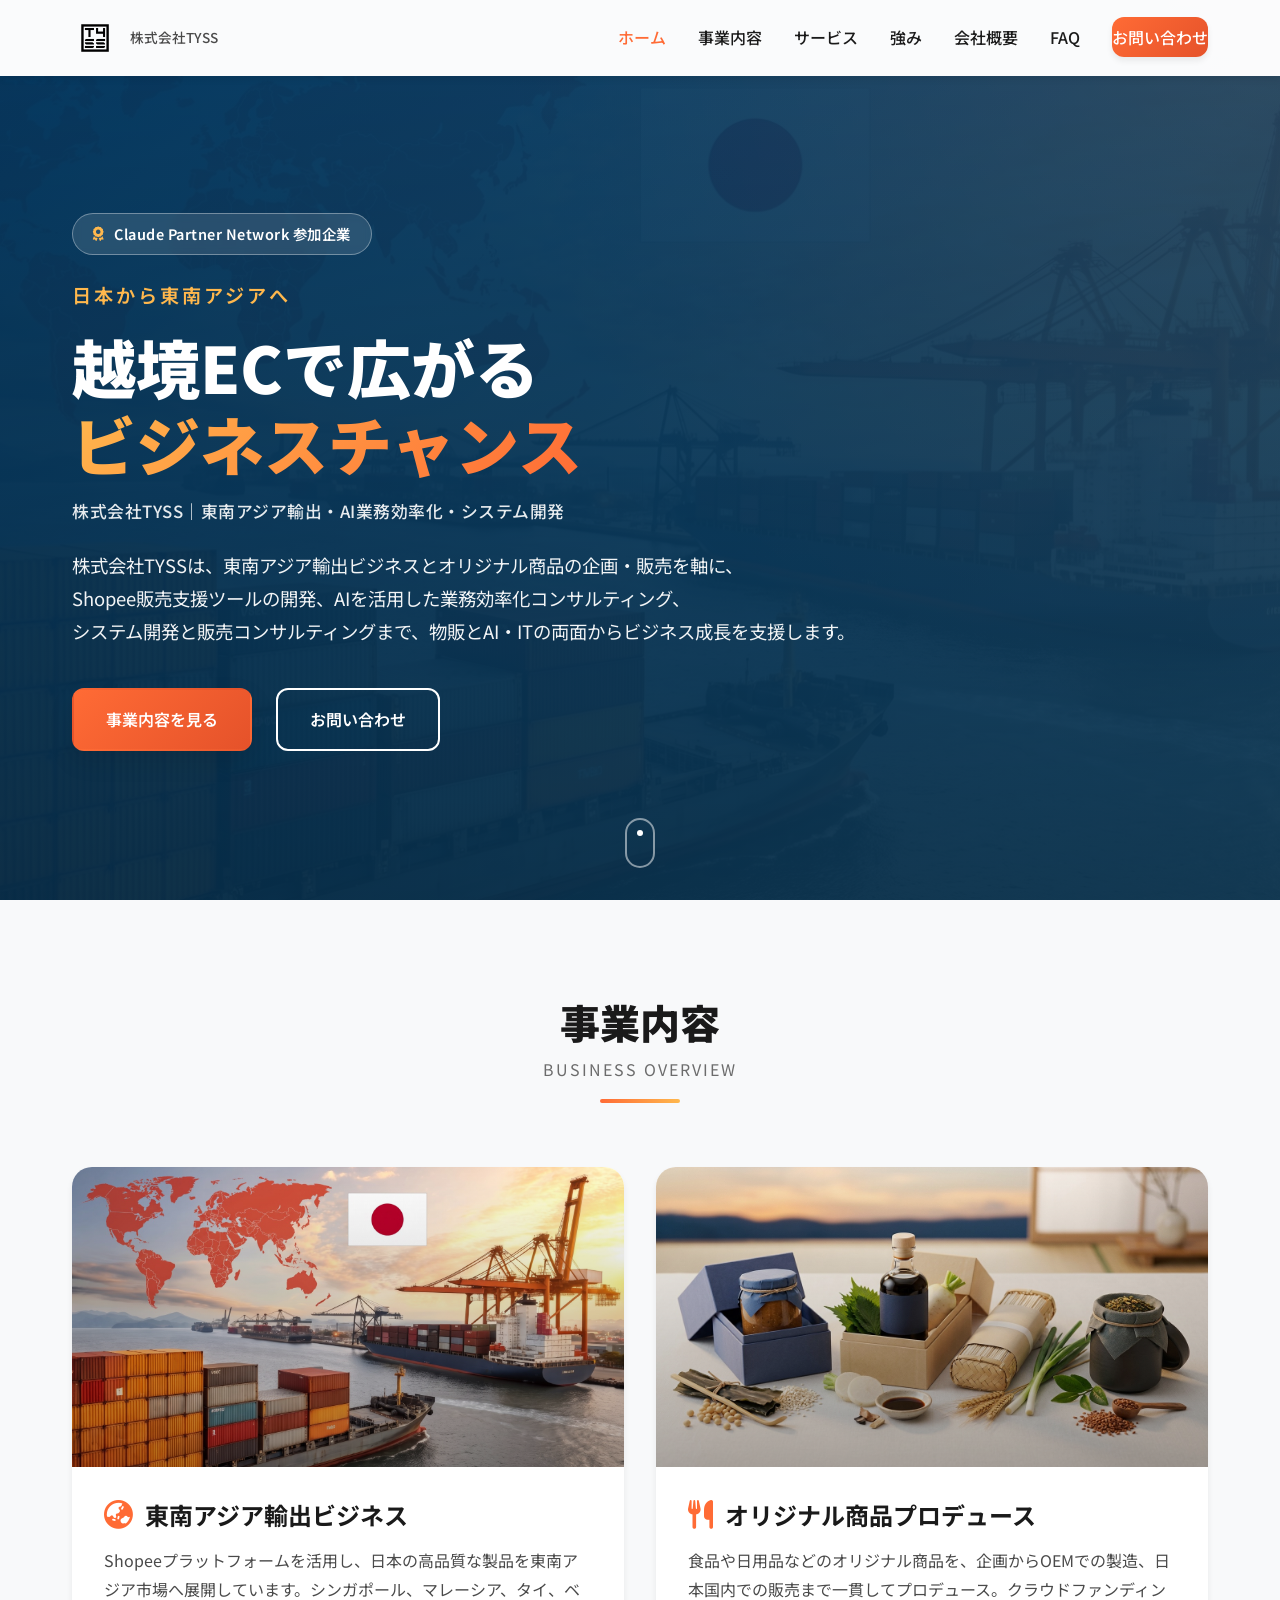
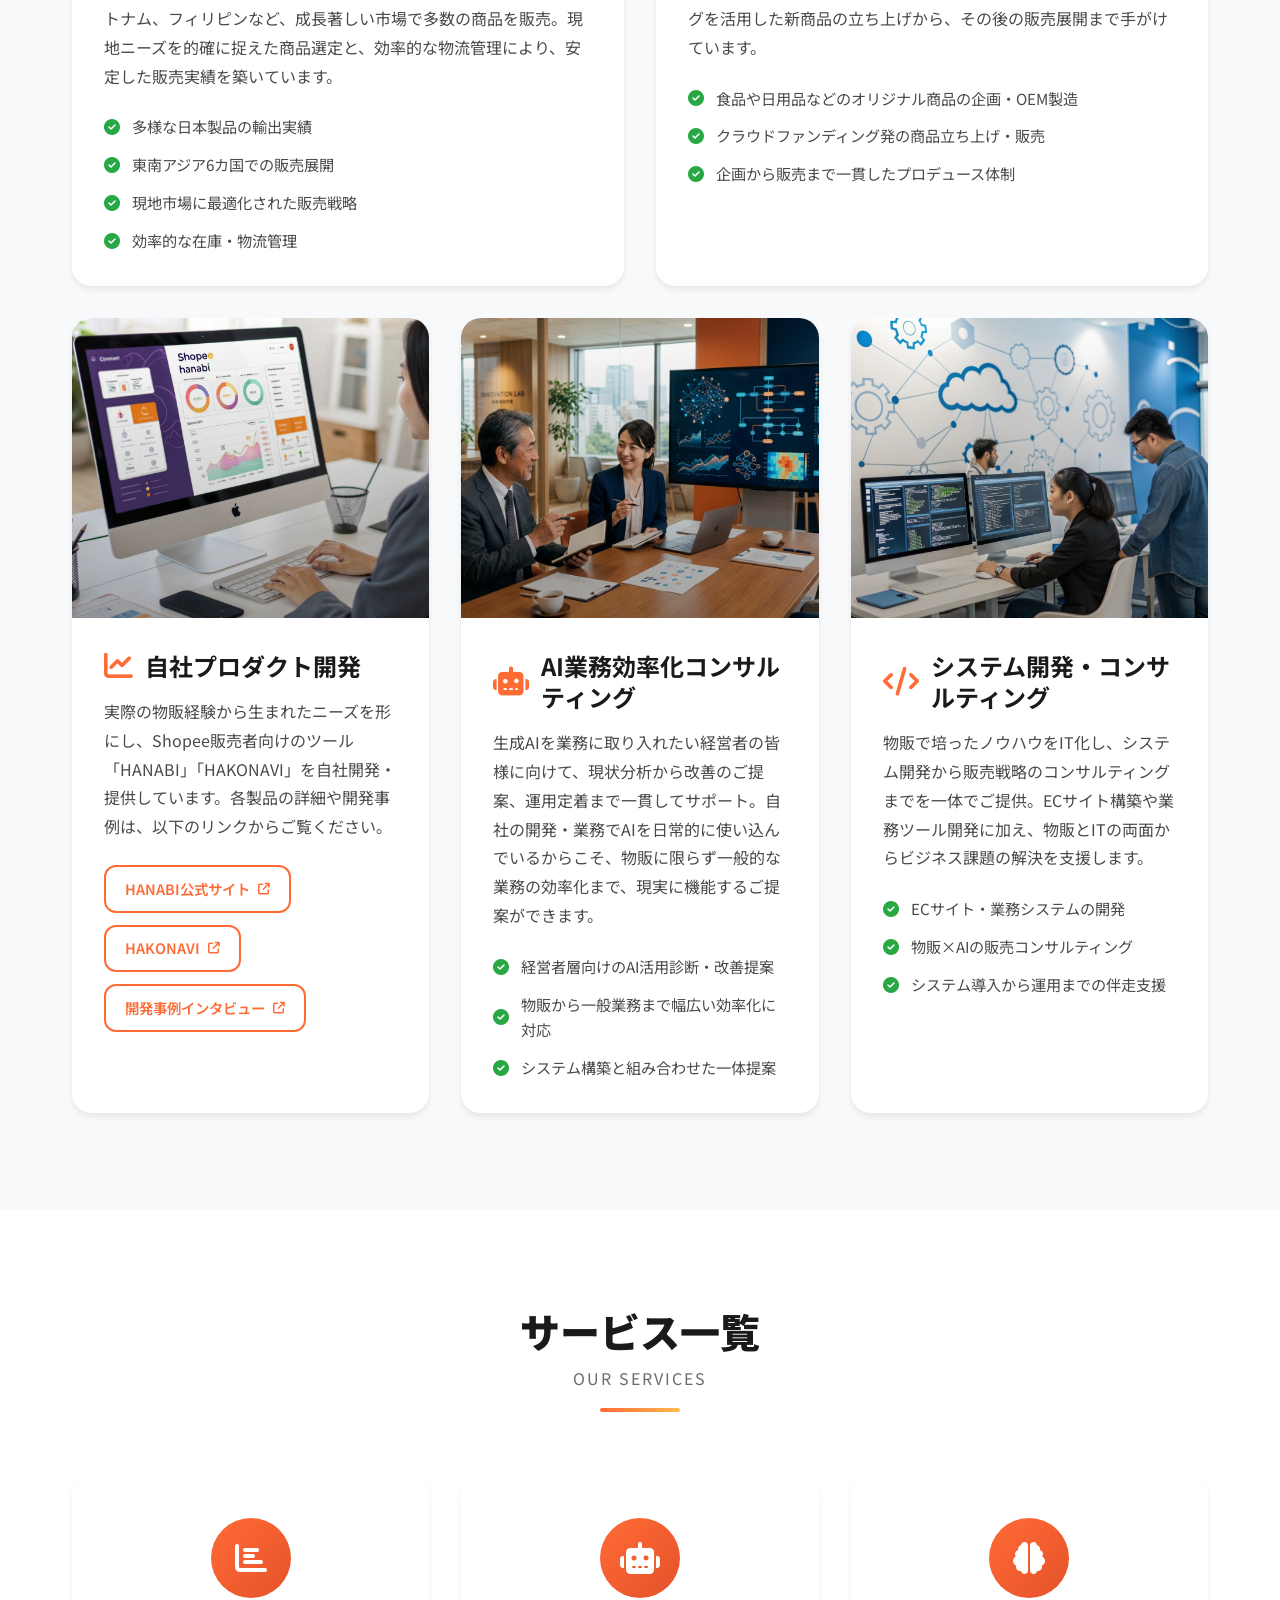
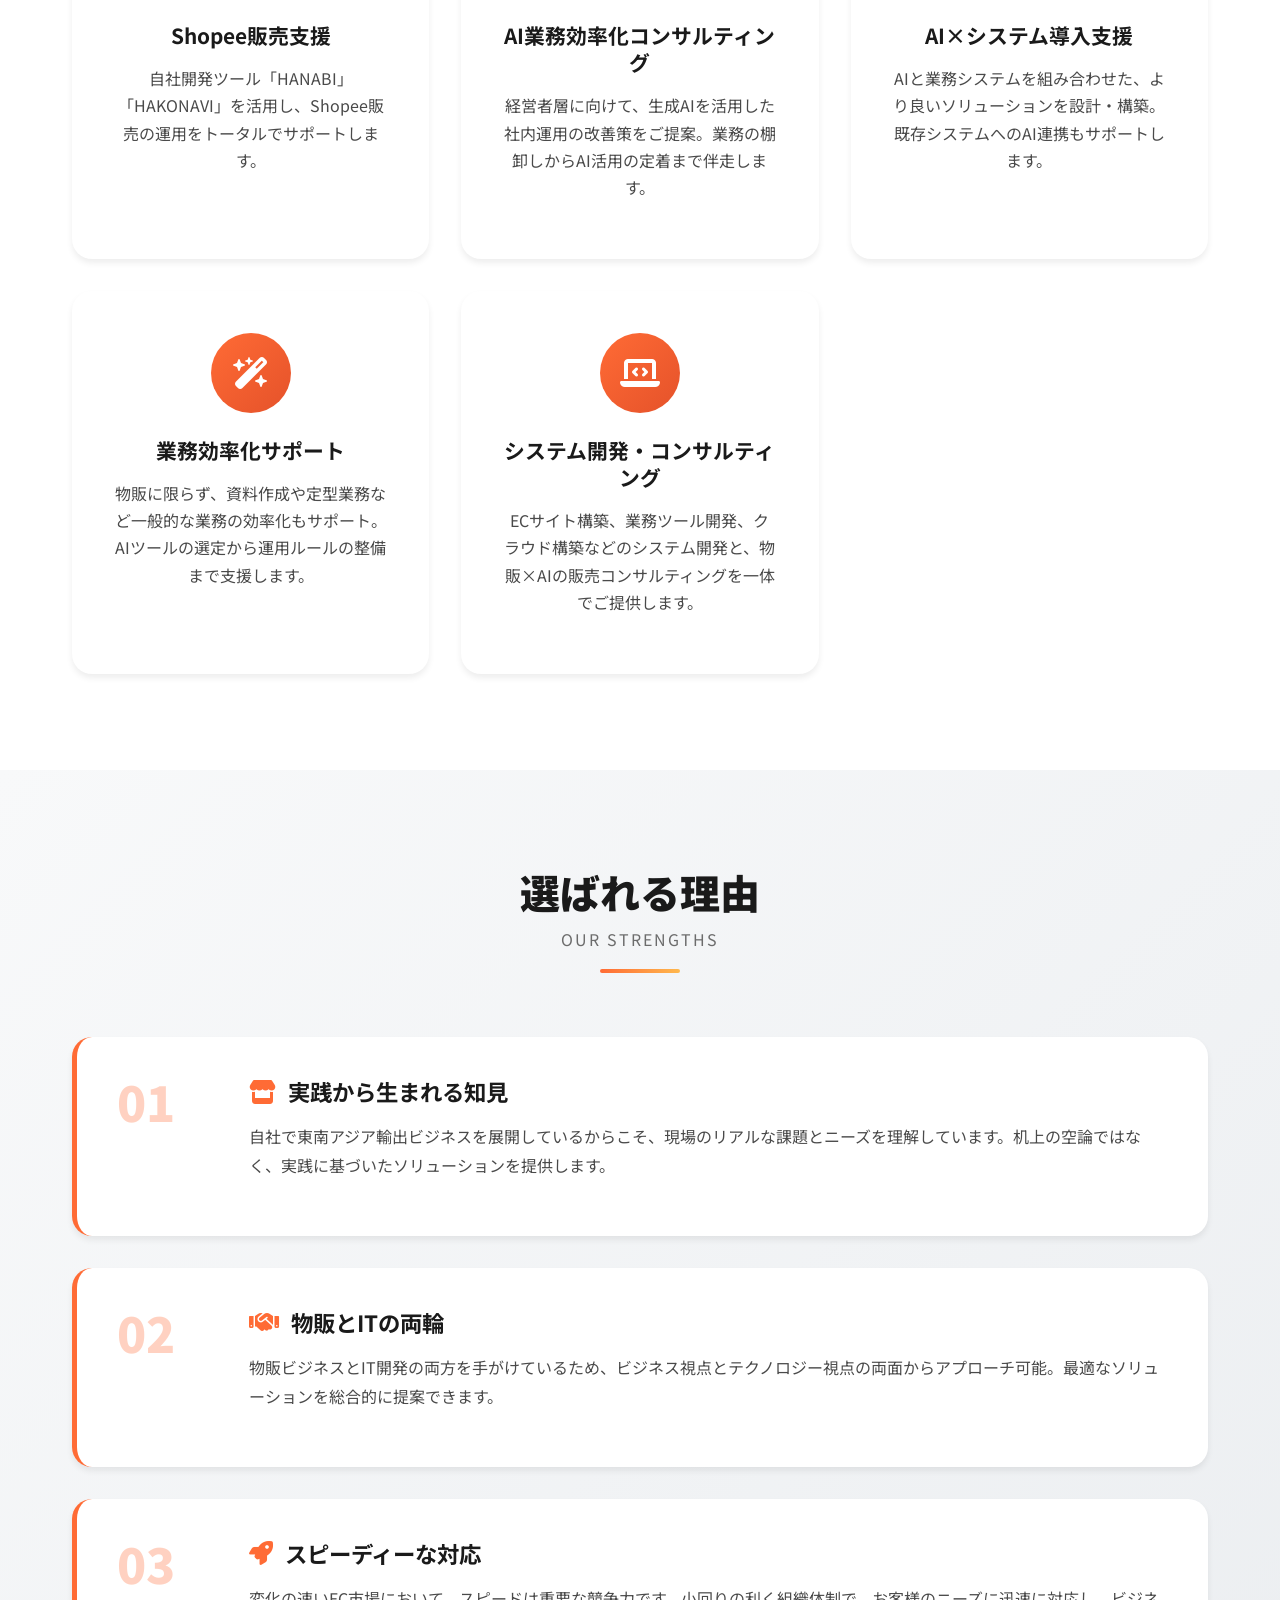
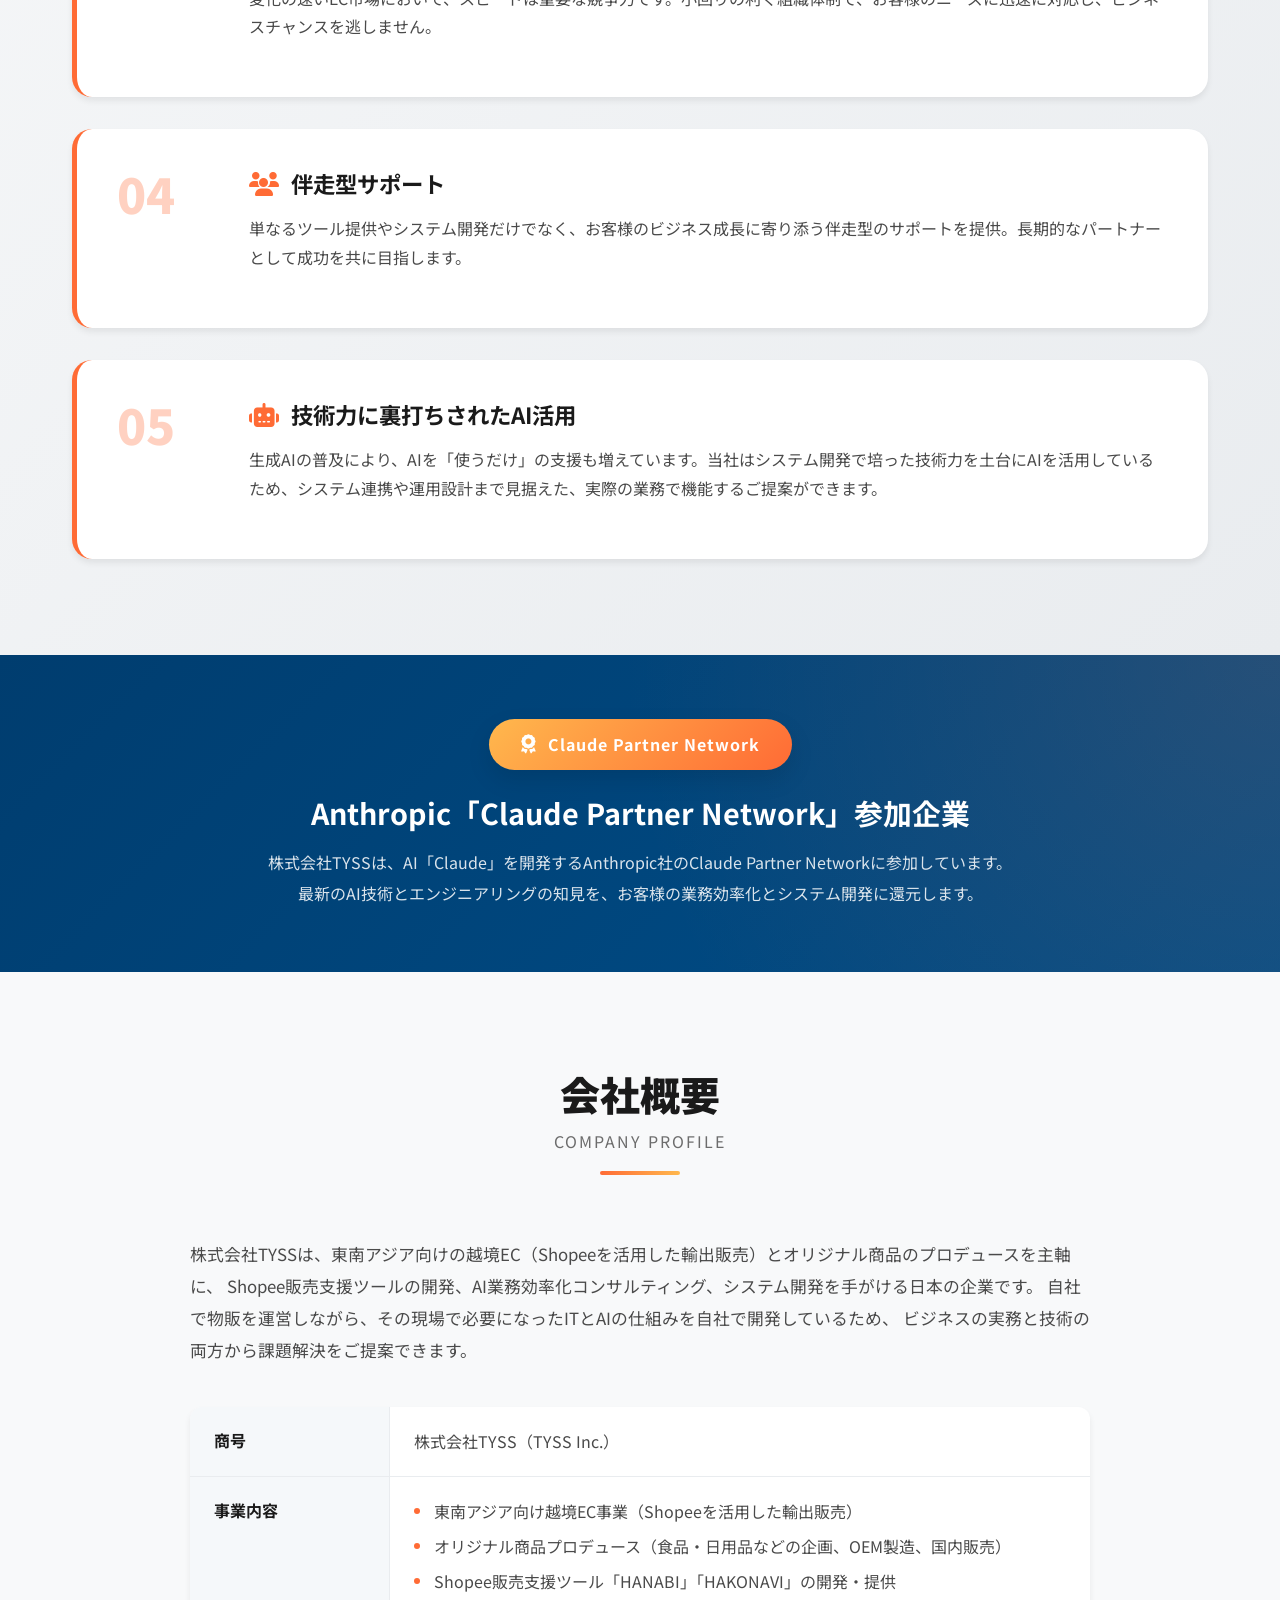
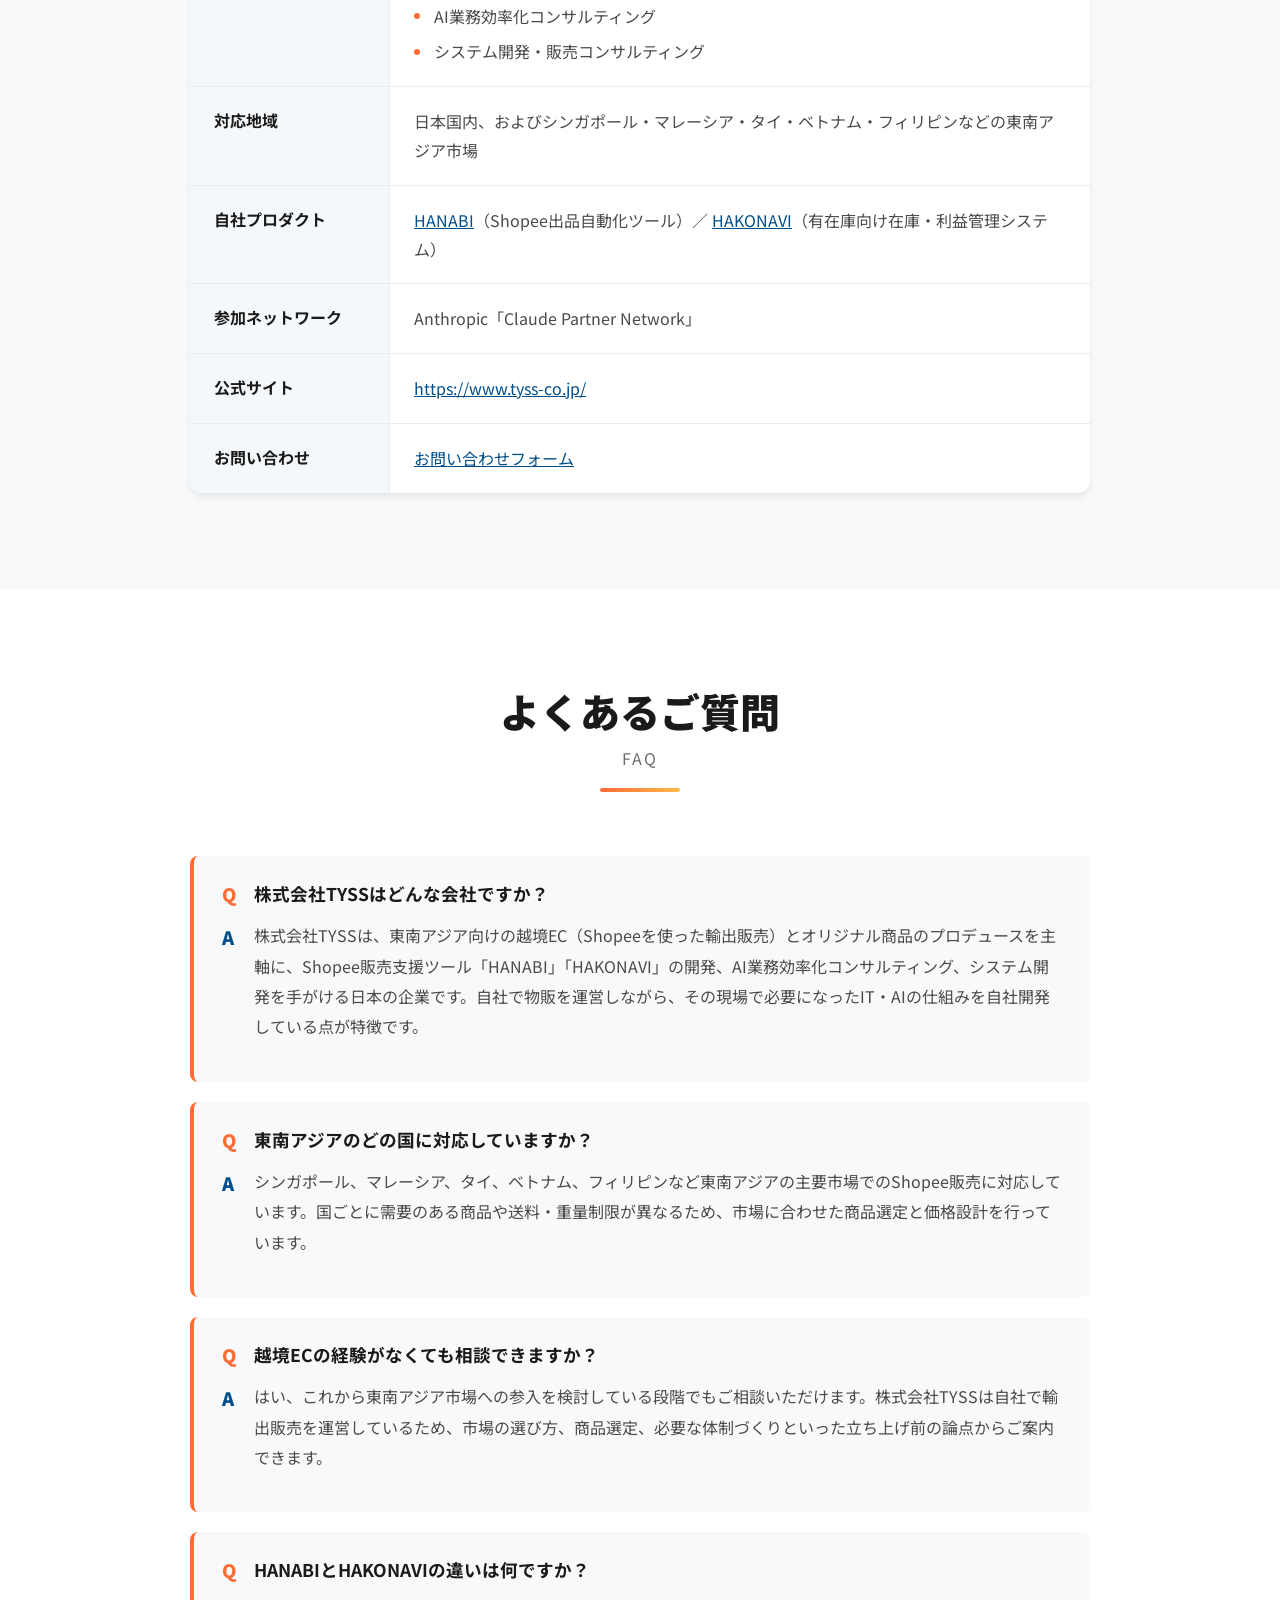
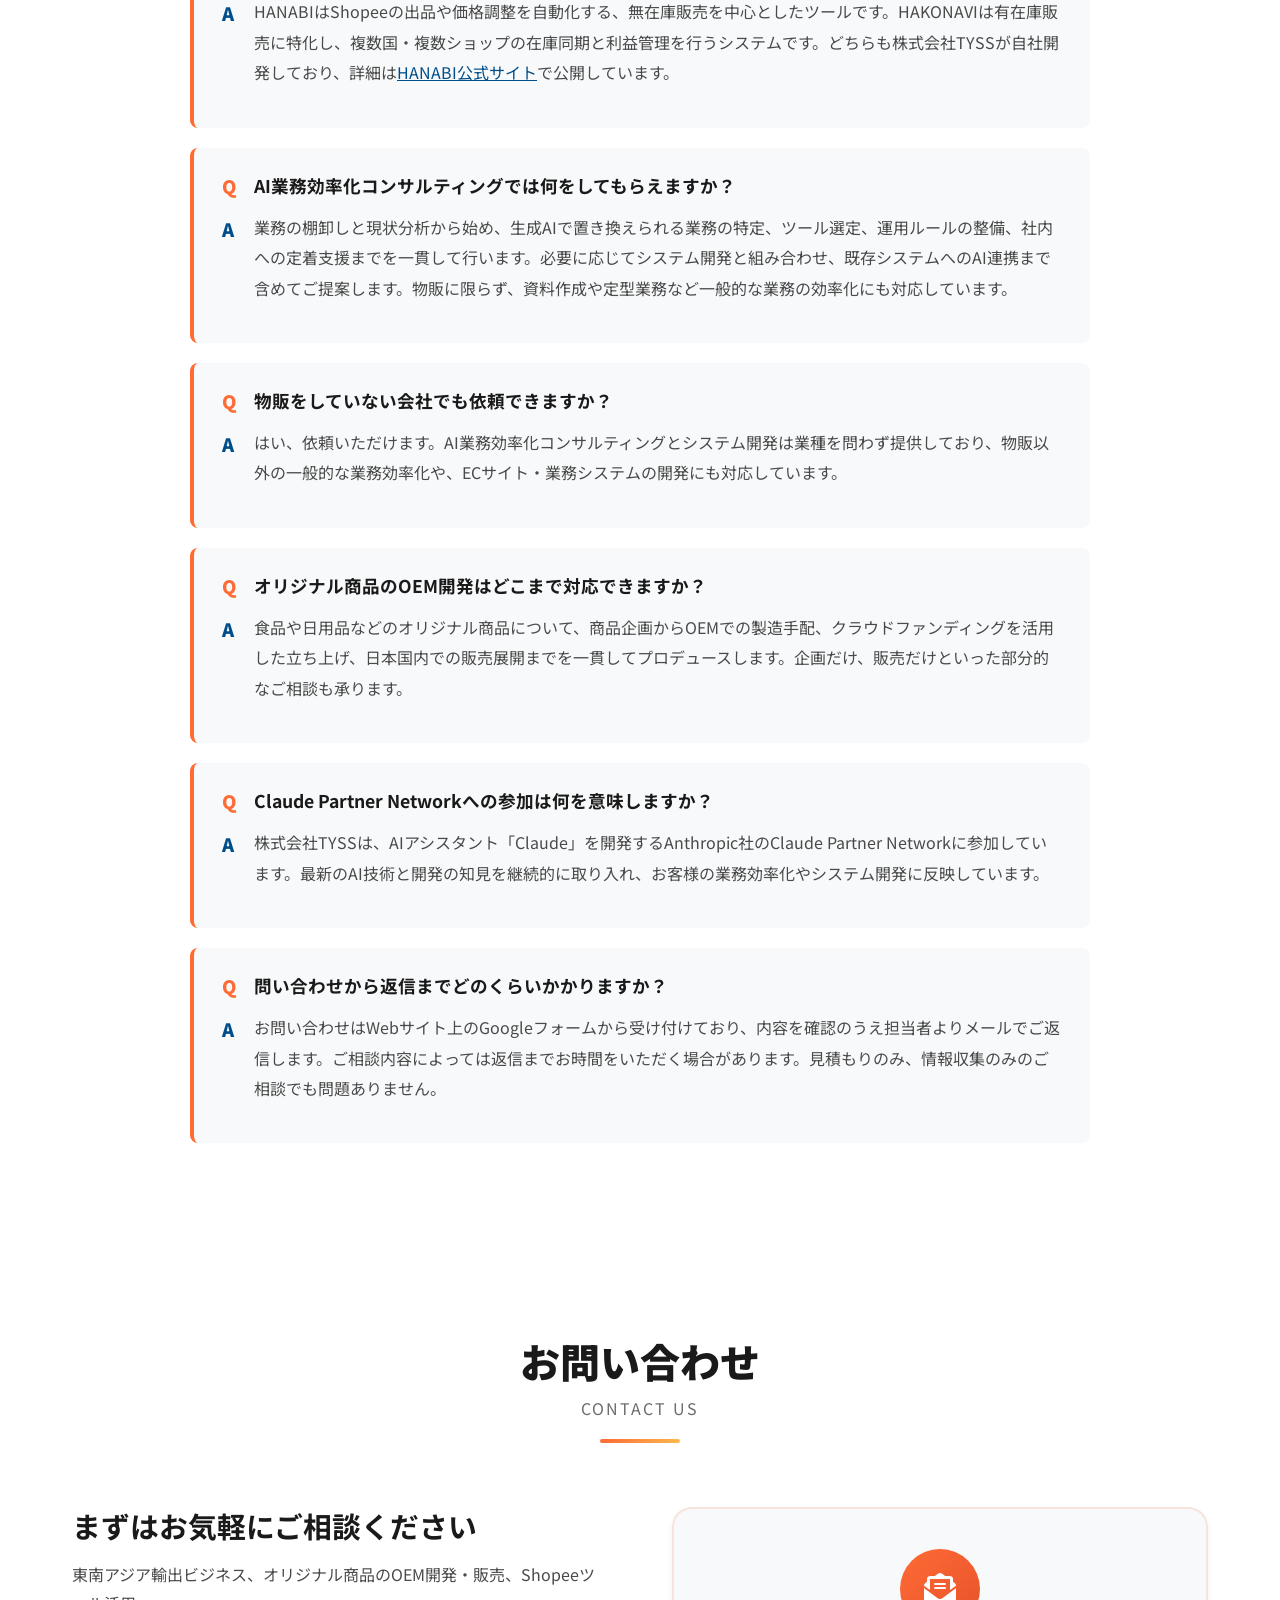
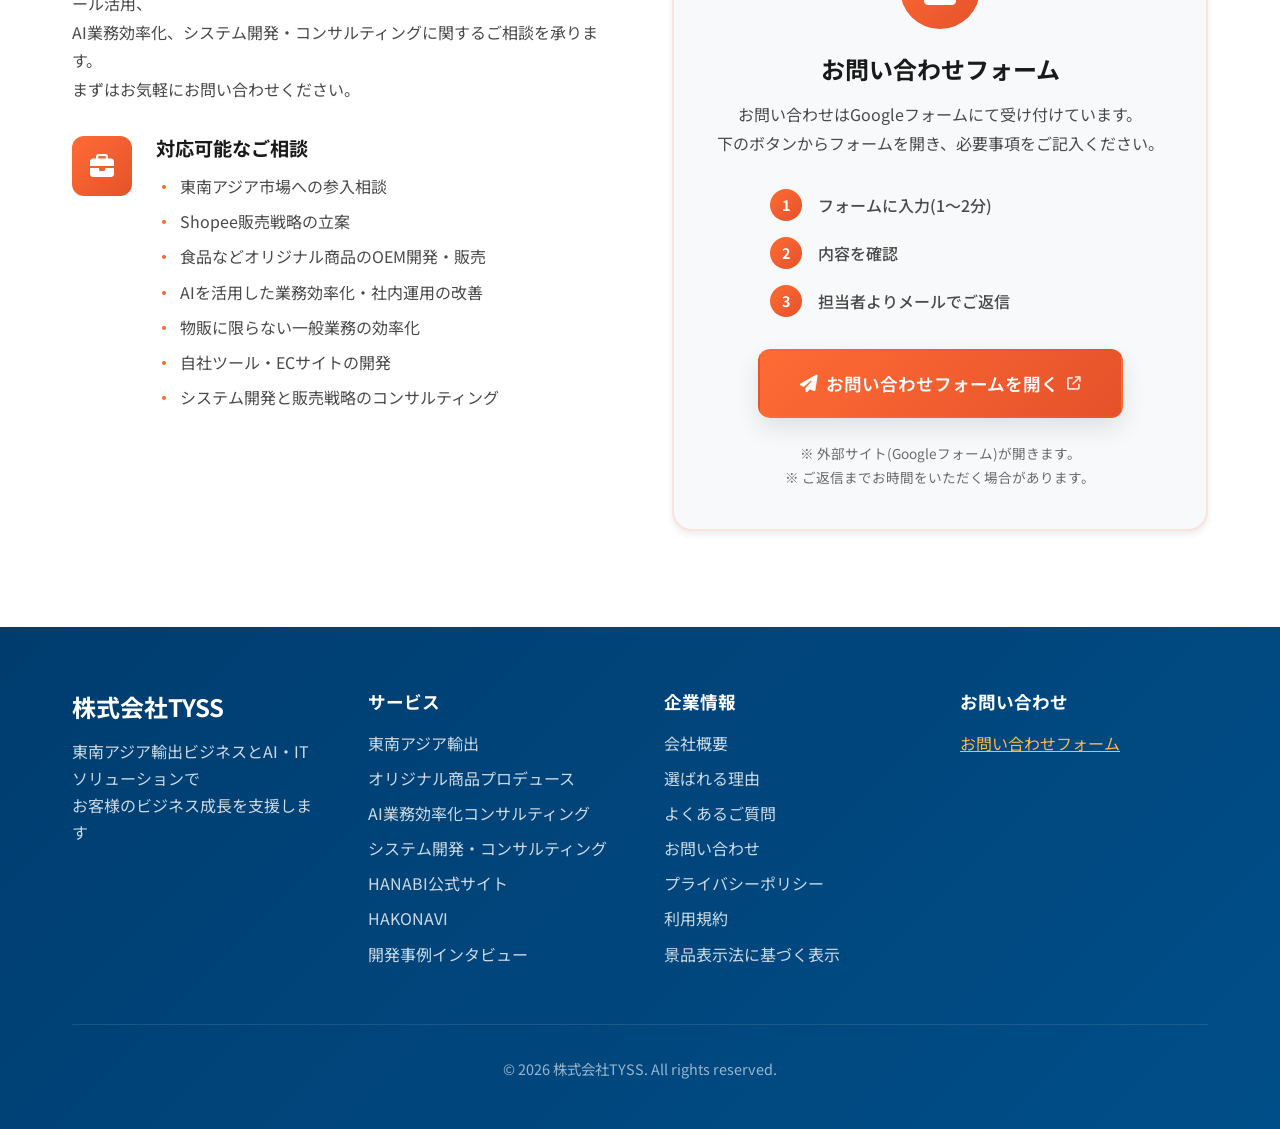
==== commit f2f5f75a: "SEO/LLMO対策を強化 SEO: - title/descriptionを主要キーワード込みで刷新 - meta robotsにmax-snippet:-1 / max-image-preview" ====
--- a/index.html
+++ b/index.html
@@ -3,52 +3,365 @@
 <head>
     <meta charset="UTF-8">
     <meta name="viewport" content="width=device-width, initial-scale=1.0">
-    <meta name="description" content="株式会社TYSSは東南アジア輸出ビジネス、食品などオリジナル商品のOEM開発・販売、Shopeeツール「HANABI」「HAKONAVI」の開発、AI業務効率化コンサルティング、システム開発を展開。物販とAI・ITの両面から成長を支援します。">
-    <title>株式会社TYSS - 東南アジア輸出ビジネス & AIコンサルティング・システム開発</title>
-
-    <!-- TODO: 独自ドメイン移行時は以下のcanonical・OGP内のURLをすべて差し替えてください -->
-    <link rel="canonical" href="https://take-ichita.github.io/tyss-site/">
+    <meta name="description" content="株式会社TYSSは、東南アジア向け越境EC（Shopee輸出）、食品などオリジナル商品のOEM開発・販売、Shopee販売支援ツール「HANABI」「HAKONAVI」の開発、AI業務効率化コンサルティング、システム開発を手がける企業です。物販とAI・ITの両面から事業成長を支援します。">
+    <title>株式会社TYSS｜東南アジア輸出（越境EC）・AI業務効率化・システム開発</title>
+
+    <link rel="canonical" href="https://www.tyss-co.jp/">
+
+    <meta name="robots" content="index, follow, max-snippet:-1, max-image-preview:large, max-video-preview:-1">
+    <meta name="googlebot" content="index, follow, max-snippet:-1, max-image-preview:large">
+    <meta name="author" content="株式会社TYSS">
+    <meta name="theme-color" content="#004E89">
+    <meta name="format-detection" content="telephone=no">
 
     <!-- OGP -->
     <meta property="og:type" content="website">
     <meta property="og:site_name" content="株式会社TYSS">
-    <meta property="og:title" content="株式会社TYSS - 東南アジア輸出ビジネス & AIコンサルティング・システム開発">
-    <meta property="og:description" content="東南アジア輸出ビジネス、食品などオリジナル商品のOEM開発・販売、Shopeeツール「HANABI」「HAKONAVI」の開発、AI業務効率化コンサルティング、システム開発を展開。物販とAI・ITの両面から成長を支援します。">
-    <meta property="og:url" content="https://take-ichita.github.io/tyss-site/">
-    <meta property="og:image" content="https://take-ichita.github.io/tyss-site/images/ogp.jpg">
+    <meta property="og:title" content="株式会社TYSS｜東南アジア輸出（越境EC）・AI業務効率化・システム開発">
+    <meta property="og:description" content="東南アジア向け越境EC（Shopee輸出）、食品などオリジナル商品のOEM開発・販売、Shopee販売支援ツール「HANABI」「HAKONAVI」の開発、AI業務効率化コンサルティング、システム開発を展開。物販とAI・ITの両面からビジネス成長を支援します。">
+    <meta property="og:url" content="https://www.tyss-co.jp/">
+    <meta property="og:image" content="https://www.tyss-co.jp/images/ogp.jpg">
+    <meta property="og:image:width" content="1200">
+    <meta property="og:image:height" content="630">
+    <meta property="og:image:alt" content="株式会社TYSS｜東南アジア輸出ビジネスとAI・ITソリューション">
     <meta property="og:locale" content="ja_JP">
     <meta name="twitter:card" content="summary_large_image">
+    <meta name="twitter:title" content="株式会社TYSS｜東南アジア輸出（越境EC）・AI業務効率化・システム開発">
+    <meta name="twitter:description" content="東南アジア向け越境EC、オリジナル商品のOEM開発・販売、Shopeeツール「HANABI」「HAKONAVI」の開発、AI業務効率化とシステム開発を展開する企業です。">
+    <meta name="twitter:image" content="https://www.tyss-co.jp/images/ogp.jpg">
+    <meta name="twitter:image:alt" content="株式会社TYSS｜東南アジア輸出ビジネスとAI・ITソリューション">
 
     <link rel="icon" type="image/svg+xml" href="favicon.svg">
     <link rel="icon" type="image/png" sizes="32x32" href="favicon-32.png">
     <link rel="apple-touch-icon" sizes="180x180" href="apple-touch-icon.png">
     <link rel="stylesheet" href="css/style.css">
+    <link rel="preload" as="image" href="images/hero-export-business.jpg" fetchpriority="high">
     <link rel="preconnect" href="https://fonts.googleapis.com">
     <link rel="preconnect" href="https://fonts.gstatic.com" crossorigin>
+    <link rel="preconnect" href="https://cdn.jsdelivr.net" crossorigin>
     <link href="https://fonts.googleapis.com/css2?family=Noto+Sans+JP:wght@300;400;500;600;700;900&display=swap" rel="stylesheet">
     <link rel="stylesheet" href="https://cdn.jsdelivr.net/npm/@fortawesome/fontawesome-free@6.4.0/css/all.min.css">
 
-    <!-- 構造化データ(検索エンジン向け企業情報) -->
+    <link rel="alternate" type="text/plain" href="https://www.tyss-co.jp/llms.txt" title="llms.txt">
+
     <script type="application/ld+json">
     {
-        "@context": "https://schema.org",
-        "@type": "Organization",
-        "name": "株式会社TYSS",
-        "url": "https://take-ichita.github.io/tyss-site/",
-        "logo": "https://take-ichita.github.io/tyss-site/images/tyss-logo.png",
-        "description": "東南アジア輸出ビジネス、食品などオリジナル商品のOEM開発・販売、Shopeeツール「HANABI」「HAKONAVI」の開発、AI業務効率化コンサルティング、システム開発を展開する企業",
-        "knowsAbout": ["越境EC", "Shopee", "東南アジア輸出", "食品OEM", "オリジナル商品開発", "クラウドファンディング", "AI業務効率化", "AIコンサルティング", "業務効率化コンサルティング", "システム開発", "HANABI", "HAKONAVI"]
+      "@context": "https://schema.org",
+      "@graph": [
+        {
+          "@type": "Organization",
+          "@id": "https://www.tyss-co.jp/#organization",
+          "name": "株式会社TYSS",
+          "legalName": "株式会社TYSS",
+          "alternateName": [
+            "TYSS",
+            "TYSS Inc."
+          ],
+          "url": "https://www.tyss-co.jp/",
+          "logo": {
+            "@type": "ImageObject",
+            "@id": "https://www.tyss-co.jp/#logo",
+            "url": "https://www.tyss-co.jp/images/tyss-logo.png",
+            "width": 707,
+            "height": 674,
+            "caption": "株式会社TYSS"
+          },
+          "image": {
+            "@id": "https://www.tyss-co.jp/#logo"
+          },
+          "description": "株式会社TYSSは、東南アジア向け越境EC(Shopeeを活用した輸出販売)、食品などオリジナル商品のOEM開発・販売、Shopee販売支援ツール「HANABI」「HAKONAVI」の開発、AI業務効率化コンサルティング、システム開発を手がける日本の企業です。",
+          "slogan": "物販とAI・ITの両輪でビジネス成長を支援する",
+          "foundingLocation": {
+            "@type": "Country",
+            "name": "日本"
+          },
+          "knowsAbout": [
+            "越境EC",
+            "Shopee",
+            "Shopee輸出",
+            "東南アジア輸出",
+            "無在庫販売",
+            "有在庫販売",
+            "食品OEM",
+            "オリジナル商品開発",
+            "クラウドファンディング",
+            "AI業務効率化",
+            "生成AI活用",
+            "AIコンサルティング",
+            "業務効率化コンサルティング",
+            "システム開発",
+            "ECサイト構築",
+            "HANABI",
+            "HAKONAVI"
+          ],
+          "areaServed": [
+            {
+              "@type": "Country",
+              "name": "日本"
+            },
+            {
+              "@type": "Country",
+              "name": "シンガポール"
+            },
+            {
+              "@type": "Country",
+              "name": "マレーシア"
+            },
+            {
+              "@type": "Country",
+              "name": "タイ"
+            },
+            {
+              "@type": "Country",
+              "name": "ベトナム"
+            },
+            {
+              "@type": "Country",
+              "name": "フィリピン"
+            }
+          ],
+          "brand": [
+            {
+              "@type": "Brand",
+              "name": "HANABI",
+              "url": "https://hanabi.marketvalleys.com/"
+            },
+            {
+              "@type": "Brand",
+              "name": "HAKONAVI",
+              "url": "https://hanabi.marketvalleys.com/#hako"
+            }
+          ],
+          "memberOf": {
+            "@type": "Organization",
+            "name": "Claude Partner Network",
+            "parentOrganization": {
+              "@type": "Organization",
+              "name": "Anthropic",
+              "url": "https://www.anthropic.com/"
+            }
+          },
+          "sameAs": [
+            "https://hanabi.marketvalleys.com/"
+          ],
+          "contactPoint": [
+            {
+              "@type": "ContactPoint",
+              "contactType": "customer support",
+              "url": "https://forms.gle/Wei9GRR1WXy8iVwd7",
+              "availableLanguage": [
+                "ja"
+              ],
+              "areaServed": "JP"
+            }
+          ],
+          "hasOfferCatalog": {
+            "@type": "OfferCatalog",
+            "name": "株式会社TYSSのサービス",
+            "itemListElement": [
+              {
+                "@type": "Offer",
+                "itemOffered": {
+                  "@type": "Service",
+                  "name": "東南アジア輸出ビジネス(Shopee越境EC)",
+                  "serviceType": "越境EC・輸出",
+                  "description": "Shopeeを活用し、日本の製品をシンガポール・マレーシア・タイ・ベトナム・フィリピンなどの東南アジア市場へ販売します。商品選定から在庫・物流管理まで自社で運用しています。",
+                  "provider": {
+                    "@id": "https://www.tyss-co.jp/#organization"
+                  }
+                }
+              },
+              {
+                "@type": "Offer",
+                "itemOffered": {
+                  "@type": "Service",
+                  "name": "オリジナル商品プロデュース(OEM)",
+                  "serviceType": "商品企画・OEM製造・販売",
+                  "description": "食品や日用品などのオリジナル商品を、企画からOEM製造、クラウドファンディングを活用した立ち上げ、日本国内での販売まで一貫してプロデュースします。",
+                  "provider": {
+                    "@id": "https://www.tyss-co.jp/#organization"
+                  }
+                }
+              },
+              {
+                "@type": "Offer",
+                "itemOffered": {
+                  "@type": "Service",
+                  "name": "Shopee販売支援ツール HANABI・HAKONAVI",
+                  "serviceType": "SaaS・販売支援ツール",
+                  "description": "自社の物販経験から生まれたShopee販売者向けツール「HANABI」(出品自動化)と「HAKONAVI」(有在庫の在庫・利益管理)を自社開発し提供しています。",
+                  "provider": {
+                    "@id": "https://www.tyss-co.jp/#organization"
+                  }
+                }
+              },
+              {
+                "@type": "Offer",
+                "itemOffered": {
+                  "@type": "Service",
+                  "name": "AI業務効率化コンサルティング",
+                  "serviceType": "コンサルティング",
+                  "description": "生成AIを業務に取り入れたい経営者向けに、現状分析・改善提案・運用定着までを一貫して支援します。物販に限らず、資料作成や定型業務など一般業務の効率化にも対応します。",
+                  "provider": {
+                    "@id": "https://www.tyss-co.jp/#organization"
+                  }
+                }
+              },
+              {
+                "@type": "Offer",
+                "itemOffered": {
+                  "@type": "Service",
+                  "name": "システム開発・コンサルティング",
+                  "serviceType": "システム開発",
+                  "description": "ECサイト構築、業務システム・業務ツールの開発、既存システムへのAI連携に加え、物販×AIの販売コンサルティングを一体で提供します。",
+                  "provider": {
+                    "@id": "https://www.tyss-co.jp/#organization"
+                  }
+                }
+              }
+            ]
+          }
+        },
+        {
+          "@type": "WebSite",
+          "@id": "https://www.tyss-co.jp/#website",
+          "url": "https://www.tyss-co.jp/",
+          "name": "株式会社TYSS",
+          "description": "株式会社TYSSのコーポレートサイト",
+          "publisher": {
+            "@id": "https://www.tyss-co.jp/#organization"
+          },
+          "inLanguage": "ja"
+        },
+        {
+          "@type": "WebPage",
+          "@id": "https://www.tyss-co.jp/#webpage",
+          "url": "https://www.tyss-co.jp/",
+          "name": "株式会社TYSS｜東南アジア輸出（越境EC）・AI業務効率化・システム開発",
+          "description": "株式会社TYSSは、東南アジア向け越境EC、オリジナル商品のOEM開発・販売、Shopeeツール開発、AI業務効率化コンサルティング、システム開発を手がける企業です。",
+          "isPartOf": {
+            "@id": "https://www.tyss-co.jp/#website"
+          },
+          "about": {
+            "@id": "https://www.tyss-co.jp/#organization"
+          },
+          "primaryImageOfPage": {
+            "@type": "ImageObject",
+            "url": "https://www.tyss-co.jp/images/ogp.jpg",
+            "width": 1200,
+            "height": 630
+          },
+          "breadcrumb": {
+            "@id": "https://www.tyss-co.jp/#breadcrumb"
+          },
+          "inLanguage": "ja"
+        },
+        {
+          "@type": "BreadcrumbList",
+          "@id": "https://www.tyss-co.jp/#breadcrumb",
+          "itemListElement": [
+            {
+              "@type": "ListItem",
+              "position": 1,
+              "name": "ホーム",
+              "item": "https://www.tyss-co.jp/"
+            }
+          ]
+        },
+        {
+          "@type": "FAQPage",
+          "@id": "https://www.tyss-co.jp/#faq",
+          "isPartOf": {
+            "@id": "https://www.tyss-co.jp/#webpage"
+          },
+          "inLanguage": "ja",
+          "mainEntity": [
+            {
+              "@type": "Question",
+              "name": "株式会社TYSSはどんな会社ですか？",
+              "acceptedAnswer": {
+                "@type": "Answer",
+                "text": "株式会社TYSSは、東南アジア向けの越境EC（Shopeeを使った輸出販売）とオリジナル商品のプロデュースを主軸に、Shopee販売支援ツール「HANABI」「HAKONAVI」の開発、AI業務効率化コンサルティング、システム開発を手がける日本の企業です。自社で物販を運営しながら、その現場で必要になったIT・AIの仕組みを自社開発している点が特徴です。"
+              }
+            },
+            {
+              "@type": "Question",
+              "name": "東南アジアのどの国に対応していますか？",
+              "acceptedAnswer": {
+                "@type": "Answer",
+                "text": "シンガポール、マレーシア、タイ、ベトナム、フィリピンなど東南アジアの主要市場でのShopee販売に対応しています。国ごとに需要のある商品や送料・重量制限が異なるため、市場に合わせた商品選定と価格設計を行っています。"
+              }
+            },
+            {
+              "@type": "Question",
+              "name": "越境ECの経験がなくても相談できますか？",
+              "acceptedAnswer": {
+                "@type": "Answer",
+                "text": "はい、これから東南アジア市場への参入を検討している段階でもご相談いただけます。株式会社TYSSは自社で輸出販売を運営しているため、市場の選び方、商品選定、必要な体制づくりといった立ち上げ前の論点からご案内できます。"
+              }
+            },
+            {
+              "@type": "Question",
+              "name": "HANABIとHAKONAVIの違いは何ですか？",
+              "acceptedAnswer": {
+                "@type": "Answer",
+                "text": "HANABIはShopeeの出品や価格調整を自動化する、無在庫販売を中心としたツールです。HAKONAVIは有在庫販売に特化し、複数国・複数ショップの在庫同期と利益管理を行うシステムです。どちらも株式会社TYSSが自社開発しており、詳細はHANABI公式サイト（https://hanabi.marketvalleys.com/）で公開しています。"
+              }
+            },
+            {
+              "@type": "Question",
+              "name": "AI業務効率化コンサルティングでは何をしてもらえますか？",
+              "acceptedAnswer": {
+                "@type": "Answer",
+                "text": "業務の棚卸しと現状分析から始め、生成AIで置き換えられる業務の特定、ツール選定、運用ルールの整備、社内への定着支援までを一貫して行います。必要に応じてシステム開発と組み合わせ、既存システムへのAI連携まで含めてご提案します。物販に限らず、資料作成や定型業務など一般的な業務の効率化にも対応しています。"
+              }
+            },
+            {
+              "@type": "Question",
+              "name": "物販をしていない会社でも依頼できますか？",
+              "acceptedAnswer": {
+                "@type": "Answer",
+                "text": "はい、依頼いただけます。AI業務効率化コンサルティングとシステム開発は業種を問わず提供しており、物販以外の一般的な業務効率化や、ECサイト・業務システムの開発にも対応しています。"
+              }
+            },
+            {
+              "@type": "Question",
+              "name": "オリジナル商品のOEM開発はどこまで対応できますか？",
+              "acceptedAnswer": {
+                "@type": "Answer",
+                "text": "食品や日用品などのオリジナル商品について、商品企画からOEMでの製造手配、クラウドファンディングを活用した立ち上げ、日本国内での販売展開までを一貫してプロデュースします。企画だけ、販売だけといった部分的なご相談も承ります。"
+              }
+            },
+            {
+              "@type": "Question",
+              "name": "Claude Partner Networkへの参加は何を意味しますか？",
+              "acceptedAnswer": {
+                "@type": "Answer",
+                "text": "株式会社TYSSは、AIアシスタント「Claude」を開発するAnthropic社のClaude Partner Networkに参加しています。最新のAI技術と開発の知見を継続的に取り入れ、お客様の業務効率化やシステム開発に反映しています。"
+              }
+            },
+            {
+              "@type": "Question",
+              "name": "問い合わせから返信までどのくらいかかりますか？",
+              "acceptedAnswer": {
+                "@type": "Answer",
+                "text": "お問い合わせはWebサイト上のGoogleフォームから受け付けており、内容を確認のうえ担当者よりメールでご返信します。ご相談内容によっては返信までお時間をいただく場合があります。見積もりのみ、情報収集のみのご相談でも問題ありません。"
+              }
+            }
+          ]
+        }
+      ]
     }
     </script>
 </head>
 <body>
     <!-- Navigation -->
-    <nav class="navbar" id="navbar">
+    <nav class="navbar" id="navbar" aria-label="メインナビゲーション">
         <div class="container">
             <div class="nav-wrapper">
                 <div class="logo">
                     <a href="#home" class="logo-link">
-                        <img src="images/tyss-logo.png" alt="" class="logo-img">
+                        <img src="images/tyss-logo.png" alt="株式会社TYSS ロゴ" class="logo-img" width="707" height="674" decoding="async">
                         <span class="logo-subtitle">株式会社TYSS</span>
                     </a>
                 </div>
@@ -62,14 +375,18 @@
                     <li><a href="#business">事業内容</a></li>
                     <li><a href="#services">サービス</a></li>
                     <li><a href="#strengths">強み</a></li>
+                    <li><a href="#company">会社概要</a></li>
+                    <li><a href="#faq">FAQ</a></li>
                     <li><a href="#contact" class="btn-contact">お問い合わせ</a></li>
                 </ul>
             </div>
         </div>
     </nav>
 
+    <main id="main">
+
     <!-- Hero Section -->
-    <section class="hero" id="home">
+    <section class="hero" id="home" aria-label="株式会社TYSSのご紹介">
         <div class="hero-overlay"></div>
         <div class="hero-content">
             <div class="container">
@@ -78,10 +395,11 @@
                         <i class="fas fa-award"></i>
                         Claude Partner Network 参加企業
                     </div>
-                    <h2 class="hero-subtitle fade-in-up">日本から東南アジアへ</h2>
+                    <p class="hero-subtitle fade-in-up">日本から東南アジアへ</p>
                     <h1 class="hero-title fade-in-up delay-1">
                         越境ECで広がる<br>
                         <span class="highlight">ビジネスチャンス</span>
+                        <span class="hero-title-company">株式会社TYSS｜東南アジア輸出・AI業務効率化・システム開発</span>
                     </h1>
                     <p class="hero-description fade-in-up delay-2">
                         株式会社TYSSは、東南アジア輸出ビジネスとオリジナル商品の企画・販売を軸に、<br>
@@ -101,10 +419,10 @@
     </section>
 
     <!-- Business Overview -->
-    <section class="business-overview" id="business">
+    <section class="business-overview" id="business" aria-labelledby="business-heading">
         <div class="container">
             <div class="section-header">
-                <h2 class="section-title">事業内容</h2>
+                <h2 class="section-title" id="business-heading">事業内容</h2>
                 <p class="section-subtitle">Business Overview</p>
                 <div class="title-underline"></div>
             </div>
@@ -113,7 +431,7 @@
                 <!-- Main Business -->
                 <div class="business-card">
                     <div class="business-card-image">
-                        <img src="images/hero-export-business.jpg" alt="東南アジア輸出ビジネス">
+                        <img src="images/hero-export-business.jpg" alt="Shopeeを活用した東南アジア向け輸出ビジネスのイメージ" width="1600" height="893" loading="lazy" decoding="async">
                         <div class="business-card-overlay">
                             <i class="fas fa-ship"></i>
                         </div>
@@ -138,7 +456,7 @@
                 <!-- Main Business 2: オリジナル商品プロデュース -->
                 <div class="business-card">
                     <div class="business-card-image">
-                        <img src="images/original-product.jpg" alt="オリジナル商品プロデュース">
+                        <img src="images/original-product.jpg" alt="食品などオリジナル商品のOEM開発・販売のイメージ" width="1376" height="768" loading="lazy" decoding="async">
                         <div class="business-card-overlay">
                             <i class="fas fa-box-open"></i>
                         </div>
@@ -162,7 +480,7 @@
                 <!-- Sub Business 1 -->
                 <div class="business-card">
                     <div class="business-card-image">
-                        <img src="images/hanabi-tool.jpg" alt="自社プロダクト HANABI・HAKONAVI">
+                        <img src="images/hanabi-tool.jpg" alt="Shopee販売支援ツール HANABI・HAKONAVI の画面イメージ" width="1365" height="1024" loading="lazy" decoding="async">
                         <div class="business-card-overlay">
                             <i class="fas fa-tools"></i>
                         </div>
@@ -192,7 +510,7 @@
                 <!-- Sub Business 2: AI業務効率化コンサルティング -->
                 <div class="business-card">
                     <div class="business-card-image">
-                        <img src="images/ai-consulting.jpg" alt="AI業務効率化コンサルティング">
+                        <img src="images/ai-consulting.jpg" alt="経営者向けAI業務効率化コンサルティングのイメージ" width="1376" height="768" loading="lazy" decoding="async">
                         <div class="business-card-overlay">
                             <i class="fas fa-brain"></i>
                         </div>
@@ -216,7 +534,7 @@
                 <!-- Sub Business 3: システム開発・コンサルティング -->
                 <div class="business-card">
                     <div class="business-card-image">
-                        <img src="images/system-development.jpg" alt="システム開発・コンサルティング">
+                        <img src="images/system-development.jpg" alt="ECサイト・業務システム開発のイメージ" width="1365" height="1024" loading="lazy" decoding="async">
                         <div class="business-card-overlay">
                             <i class="fas fa-laptop-code"></i>
                         </div>
@@ -241,10 +559,10 @@
     </section>
 
     <!-- Services Section -->
-    <section class="services" id="services">
+    <section class="services" id="services" aria-labelledby="services-heading">
         <div class="container">
             <div class="section-header">
-                <h2 class="section-title">サービス一覧</h2>
+                <h2 class="section-title" id="services-heading">サービス一覧</h2>
                 <p class="section-subtitle">Our Services</p>
                 <div class="title-underline"></div>
             </div>
@@ -294,10 +612,10 @@
     </section>
 
     <!-- Strengths Section -->
-    <section class="strengths" id="strengths">
+    <section class="strengths" id="strengths" aria-labelledby="strengths-heading">
         <div class="container">
             <div class="section-header">
-                <h2 class="section-title">選ばれる理由</h2>
+                <h2 class="section-title" id="strengths-heading">選ばれる理由</h2>
                 <p class="section-subtitle">Our Strengths</p>
                 <div class="title-underline"></div>
             </div>
@@ -347,14 +665,14 @@
     </section>
 
     <!-- Partnership Section -->
-    <section class="partnership" id="partnership">
+    <section class="partnership" id="partnership" aria-labelledby="partnership-heading">
         <div class="container">
             <div class="partnership-content">
                 <div class="partnership-badge">
                     <i class="fas fa-award"></i>
                     <span>Claude Partner Network</span>
                 </div>
-                <h2 class="partnership-title">Anthropic「Claude Partner Network」参加企業</h2>
+                <h2 class="partnership-title" id="partnership-heading">Anthropic「Claude Partner Network」参加企業</h2>
                 <p class="partnership-description">
                     株式会社TYSSは、AI「Claude」を開発するAnthropic社のClaude Partner Networkに参加しています。<br>
                     最新のAI技術とエンジニアリングの知見を、お客様の業務効率化とシステム開発に還元します。
@@ -363,11 +681,125 @@
         </div>
     </section>
 
-    <!-- Contact Section -->
-    <section class="contact" id="contact">
+
+    <!-- Company Profile -->
+    <section class="company" id="company" aria-labelledby="company-heading">
         <div class="container">
             <div class="section-header">
-                <h2 class="section-title">お問い合わせ</h2>
+                <h2 class="section-title" id="company-heading">会社概要</h2>
+                <p class="section-subtitle">Company Profile</p>
+                <div class="title-underline"></div>
+            </div>
+
+            <div class="company-inner">
+                <p class="company-lead">
+                    株式会社TYSSは、東南アジア向けの越境EC（Shopeeを活用した輸出販売）とオリジナル商品のプロデュースを主軸に、
+                    Shopee販売支援ツールの開発、AI業務効率化コンサルティング、システム開発を手がける日本の企業です。
+                    自社で物販を運営しながら、その現場で必要になったITとAIの仕組みを自社で開発しているため、
+                    ビジネスの実務と技術の両方から課題解決をご提案できます。
+                </p>
+
+                <!-- TODO: 所在地・設立年月・資本金の行を追加。あわせて<head>のJSON-LDに address / foundingDate も追記する -->
+                <dl class="company-table">
+                    <div class="company-row">
+                        <dt>商号</dt>
+                        <dd>株式会社TYSS（TYSS Inc.）</dd>
+                    </div>
+                    <div class="company-row">
+                        <dt>事業内容</dt>
+                        <dd>
+                            <ul class="company-list">
+                                <li>東南アジア向け越境EC事業（Shopeeを活用した輸出販売）</li>
+                                <li>オリジナル商品プロデュース（食品・日用品などの企画、OEM製造、国内販売）</li>
+                                <li>Shopee販売支援ツール「HANABI」「HAKONAVI」の開発・提供</li>
+                                <li>AI業務効率化コンサルティング</li>
+                                <li>システム開発・販売コンサルティング</li>
+                            </ul>
+                        </dd>
+                    </div>
+                    <div class="company-row">
+                        <dt>対応地域</dt>
+                        <dd>日本国内、およびシンガポール・マレーシア・タイ・ベトナム・フィリピンなどの東南アジア市場</dd>
+                    </div>
+                    <div class="company-row">
+                        <dt>自社プロダクト</dt>
+                        <dd>
+                            <a href="https://hanabi.marketvalleys.com/" target="_blank" rel="noopener">HANABI</a>（Shopee出品自動化ツール）／
+                            <a href="https://hanabi.marketvalleys.com/#hako" target="_blank" rel="noopener">HAKONAVI</a>（有在庫向け在庫・利益管理システム）
+                        </dd>
+                    </div>
+                    <div class="company-row">
+                        <dt>参加ネットワーク</dt>
+                        <dd>Anthropic「Claude Partner Network」</dd>
+                    </div>
+                    <div class="company-row">
+                        <dt>公式サイト</dt>
+                        <dd><a href="https://www.tyss-co.jp/">https://www.tyss-co.jp/</a></dd>
+                    </div>
+                    <div class="company-row">
+                        <dt>お問い合わせ</dt>
+                        <dd><a href="https://forms.gle/Wei9GRR1WXy8iVwd7" target="_blank" rel="noopener">お問い合わせフォーム</a></dd>
+                    </div>
+                </dl>
+            </div>
+        </div>
+    </section>
+
+    <!-- FAQ: 本文を編集したら<head>のJSON-LD(FAQPage)も同じ文言に直すこと -->
+    <section class="faq" id="faq" aria-labelledby="faq-heading">
+        <div class="container">
+            <div class="section-header">
+                <h2 class="section-title" id="faq-heading">よくあるご質問</h2>
+                <p class="section-subtitle">FAQ</p>
+                <div class="title-underline"></div>
+            </div>
+
+            <div class="faq-list">
+                <div class="faq-item">
+                    <h3 class="faq-question">株式会社TYSSはどんな会社ですか？</h3>
+                    <p class="faq-answer">株式会社TYSSは、東南アジア向けの越境EC（Shopeeを使った輸出販売）とオリジナル商品のプロデュースを主軸に、Shopee販売支援ツール「HANABI」「HAKONAVI」の開発、AI業務効率化コンサルティング、システム開発を手がける日本の企業です。自社で物販を運営しながら、その現場で必要になったIT・AIの仕組みを自社開発している点が特徴です。</p>
+                </div>
+                <div class="faq-item">
+                    <h3 class="faq-question">東南アジアのどの国に対応していますか？</h3>
+                    <p class="faq-answer">シンガポール、マレーシア、タイ、ベトナム、フィリピンなど東南アジアの主要市場でのShopee販売に対応しています。国ごとに需要のある商品や送料・重量制限が異なるため、市場に合わせた商品選定と価格設計を行っています。</p>
+                </div>
+                <div class="faq-item">
+                    <h3 class="faq-question">越境ECの経験がなくても相談できますか？</h3>
+                    <p class="faq-answer">はい、これから東南アジア市場への参入を検討している段階でもご相談いただけます。株式会社TYSSは自社で輸出販売を運営しているため、市場の選び方、商品選定、必要な体制づくりといった立ち上げ前の論点からご案内できます。</p>
+                </div>
+                <div class="faq-item">
+                    <h3 class="faq-question">HANABIとHAKONAVIの違いは何ですか？</h3>
+                    <p class="faq-answer">HANABIはShopeeの出品や価格調整を自動化する、無在庫販売を中心としたツールです。HAKONAVIは有在庫販売に特化し、複数国・複数ショップの在庫同期と利益管理を行うシステムです。どちらも株式会社TYSSが自社開発しており、詳細は<a href="https://hanabi.marketvalleys.com/" target="_blank" rel="noopener">HANABI公式サイト</a>で公開しています。</p>
+                </div>
+                <div class="faq-item">
+                    <h3 class="faq-question">AI業務効率化コンサルティングでは何をしてもらえますか？</h3>
+                    <p class="faq-answer">業務の棚卸しと現状分析から始め、生成AIで置き換えられる業務の特定、ツール選定、運用ルールの整備、社内への定着支援までを一貫して行います。必要に応じてシステム開発と組み合わせ、既存システムへのAI連携まで含めてご提案します。物販に限らず、資料作成や定型業務など一般的な業務の効率化にも対応しています。</p>
+                </div>
+                <div class="faq-item">
+                    <h3 class="faq-question">物販をしていない会社でも依頼できますか？</h3>
+                    <p class="faq-answer">はい、依頼いただけます。AI業務効率化コンサルティングとシステム開発は業種を問わず提供しており、物販以外の一般的な業務効率化や、ECサイト・業務システムの開発にも対応しています。</p>
+                </div>
+                <div class="faq-item">
+                    <h3 class="faq-question">オリジナル商品のOEM開発はどこまで対応できますか？</h3>
+                    <p class="faq-answer">食品や日用品などのオリジナル商品について、商品企画からOEMでの製造手配、クラウドファンディングを活用した立ち上げ、日本国内での販売展開までを一貫してプロデュースします。企画だけ、販売だけといった部分的なご相談も承ります。</p>
+                </div>
+                <div class="faq-item">
+                    <h3 class="faq-question">Claude Partner Networkへの参加は何を意味しますか？</h3>
+                    <p class="faq-answer">株式会社TYSSは、AIアシスタント「Claude」を開発するAnthropic社のClaude Partner Networkに参加しています。最新のAI技術と開発の知見を継続的に取り入れ、お客様の業務効率化やシステム開発に反映しています。</p>
+                </div>
+                <div class="faq-item">
+                    <h3 class="faq-question">問い合わせから返信までどのくらいかかりますか？</h3>
+                    <p class="faq-answer">お問い合わせはWebサイト上のGoogleフォームから受け付けており、内容を確認のうえ担当者よりメールでご返信します。ご相談内容によっては返信までお時間をいただく場合があります。見積もりのみ、情報収集のみのご相談でも問題ありません。</p>
+                </div>
+            </div>
+        </div>
+    </section>
+
+    <!-- Contact Section -->
+    <section class="contact" id="contact" aria-labelledby="contact-heading">
+        <div class="container">
+            <div class="section-header">
+                <h2 class="section-title" id="contact-heading">お問い合わせ</h2>
                 <p class="section-subtitle">Contact Us</p>
                 <div class="title-underline"></div>
             </div>
@@ -435,6 +867,8 @@
         </div>
     </section>
 
+    </main>
+
     <!-- Footer -->
     <footer class="footer">
         <div class="container">
@@ -463,7 +897,9 @@
                 <div class="footer-section">
                     <h4>企業情報</h4>
                     <ul class="footer-links">
+                        <li><a href="#company">会社概要</a></li>
                         <li><a href="#strengths">選ばれる理由</a></li>
+                        <li><a href="#faq">よくあるご質問</a></li>
                         <li><a href="#contact">お問い合わせ</a></li>
                         <li><a href="privacy.html">プライバシーポリシー</a></li>
                         <li><a href="terms.html">利用規約</a></li>
--- a/css/style.css
+++ b/css/style.css
@@ -285,6 +285,16 @@
     font-weight: 900;
     line-height: 1.2;
     margin-bottom: 1.5rem;
+}
+
+.hero-title-company {
+    display: block;
+    margin-top: 1rem;
+    font-size: 1.05rem;
+    font-weight: 500;
+    line-height: 1.6;
+    letter-spacing: 0.5px;
+    color: rgba(255, 255, 255, 0.9);
 }
 
 .hero-title .highlight {
@@ -1066,6 +1076,160 @@
 }
 
 /* ==========================================
+   Company Profile
+   ========================================== */
+.company {
+    padding: var(--spacing-xl) 0;
+    background-color: var(--bg-light);
+}
+
+.company-inner {
+    max-width: 900px;
+    margin: 0 auto;
+}
+
+.company-lead {
+    font-size: 1.05rem;
+    line-height: 1.9;
+    color: var(--text-secondary);
+    margin-bottom: 2.5rem;
+}
+
+.company-table {
+    background-color: var(--bg-white);
+    border-radius: var(--radius-lg);
+    box-shadow: var(--shadow-md);
+    overflow: hidden;
+}
+
+.company-row {
+    display: grid;
+    grid-template-columns: 200px 1fr;
+    border-bottom: 1px solid var(--bg-gray);
+}
+
+.company-row:last-child {
+    border-bottom: none;
+}
+
+.company-row dt {
+    padding: 1.25rem 1.5rem;
+    font-weight: 700;
+    color: var(--text-primary);
+    background-color: rgba(0, 78, 137, 0.04);
+    border-right: 1px solid var(--bg-gray);
+}
+
+.company-row dd {
+    padding: 1.25rem 1.5rem;
+    color: var(--text-secondary);
+    line-height: 1.8;
+}
+
+.company-row dd a {
+    color: var(--secondary-color);
+    text-decoration: underline;
+    word-break: break-all;
+}
+
+.company-row dd a:hover {
+    color: var(--primary-color);
+}
+
+.company-list {
+    list-style: none;
+}
+
+.company-list li {
+    position: relative;
+    padding-left: 1.25rem;
+    margin-bottom: 0.4rem;
+}
+
+.company-list li:last-child {
+    margin-bottom: 0;
+}
+
+.company-list li::before {
+    content: '';
+    position: absolute;
+    left: 0;
+    top: 0.7em;
+    width: 6px;
+    height: 6px;
+    border-radius: 50%;
+    background-color: var(--primary-color);
+}
+
+/* ==========================================
+   FAQ
+   ========================================== */
+.faq {
+    padding: var(--spacing-xl) 0;
+    background-color: var(--bg-white);
+}
+
+.faq-list {
+    max-width: 900px;
+    margin: 0 auto;
+    display: grid;
+    gap: 1.25rem;
+}
+
+.faq-item {
+    background-color: var(--bg-light);
+    border-left: 4px solid var(--primary-color);
+    border-radius: var(--radius-md);
+    padding: 1.5rem 1.75rem;
+}
+
+.faq-question {
+    position: relative;
+    font-size: 1.1rem;
+    font-weight: 700;
+    color: var(--text-primary);
+    line-height: 1.6;
+    margin-bottom: 0.75rem;
+    padding-left: 2rem;
+}
+
+.faq-question::before {
+    content: 'Q';
+    position: absolute;
+    left: 0;
+    top: 0;
+    font-size: 1.15rem;
+    font-weight: 900;
+    color: var(--primary-color);
+}
+
+.faq-answer {
+    position: relative;
+    color: var(--text-secondary);
+    line-height: 1.9;
+    padding-left: 2rem;
+}
+
+.faq-answer::before {
+    content: 'A';
+    position: absolute;
+    left: 0;
+    top: 0;
+    font-size: 1.15rem;
+    font-weight: 900;
+    color: var(--secondary-color);
+}
+
+.faq-answer a {
+    color: var(--secondary-color);
+    text-decoration: underline;
+}
+
+.faq-answer a:hover {
+    color: var(--primary-color);
+}
+
+/* ==========================================
    Responsive Design
    ========================================== */
 @media (min-width: 768px) {
@@ -1086,6 +1250,14 @@
 
     .business-grid > .business-card:nth-child(n+3) {
         grid-column: span 2;
+    }
+}
+
+/* ハンバーガー化する直前の幅で項目間隔を詰める */
+@media (max-width: 1080px) and (min-width: 769px) {
+    .nav-menu {
+        gap: 1.25rem;
+        font-size: 0.9rem;
     }
 }
 
@@ -1173,6 +1345,42 @@
     }
 }
 
+@media (max-width: 768px) {
+    /* PC向けの改行はモバイルでは無効化 */
+    .hero-description br,
+    .partnership-description br,
+    .contact-description br,
+    .contact-cta-description br,
+    .footer-description br,
+    .contact-cta-note br {
+        display: none;
+    }
+}
+
+@media (max-width: 768px) {
+    .company-row {
+        grid-template-columns: 1fr;
+    }
+
+    .company-row dt {
+        border-right: none;
+        border-bottom: 1px solid var(--bg-gray);
+        padding: 0.9rem 1.25rem;
+    }
+
+    .company-row dd {
+        padding: 1rem 1.25rem;
+    }
+
+    .hero-title-company {
+        font-size: 0.95rem;
+    }
+
+    .faq-item {
+        padding: 1.25rem;
+    }
+}
+
 @media (max-width: 480px) {
     .hero-title {
         font-size: 2rem;
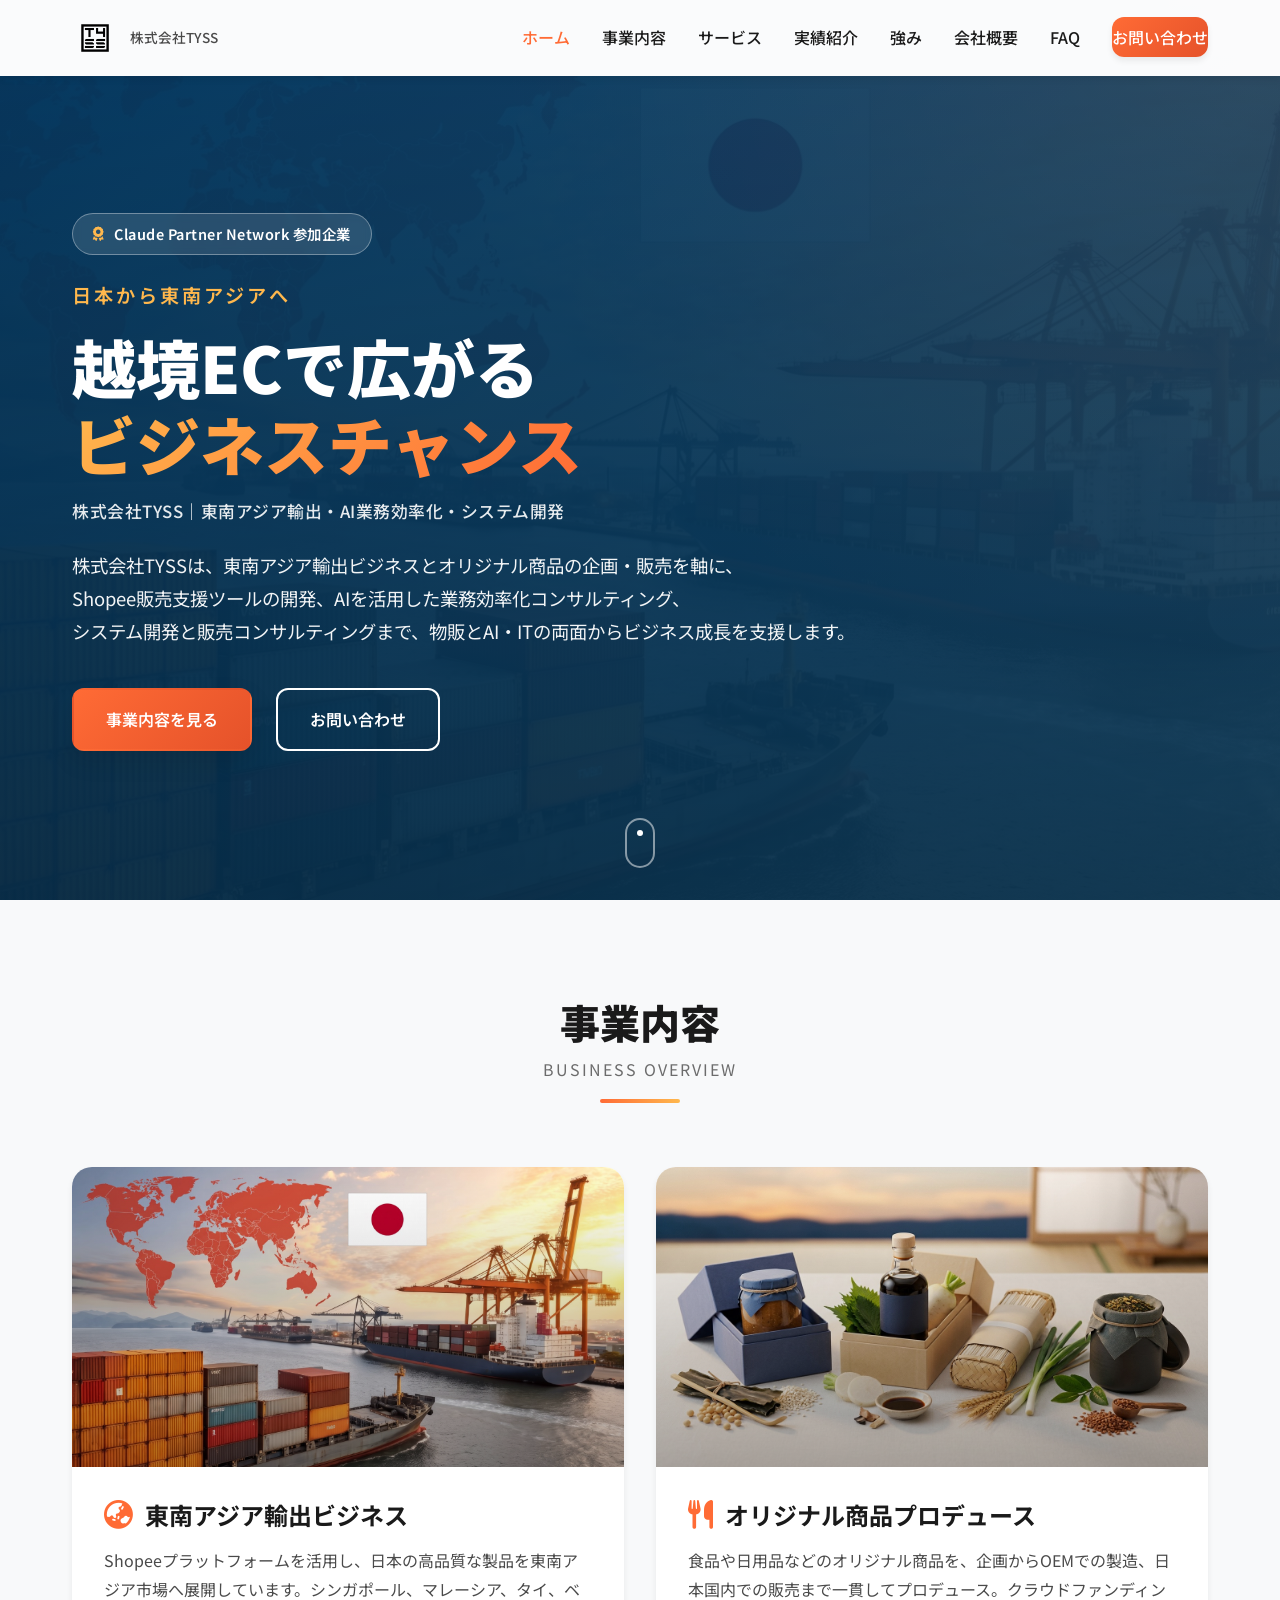
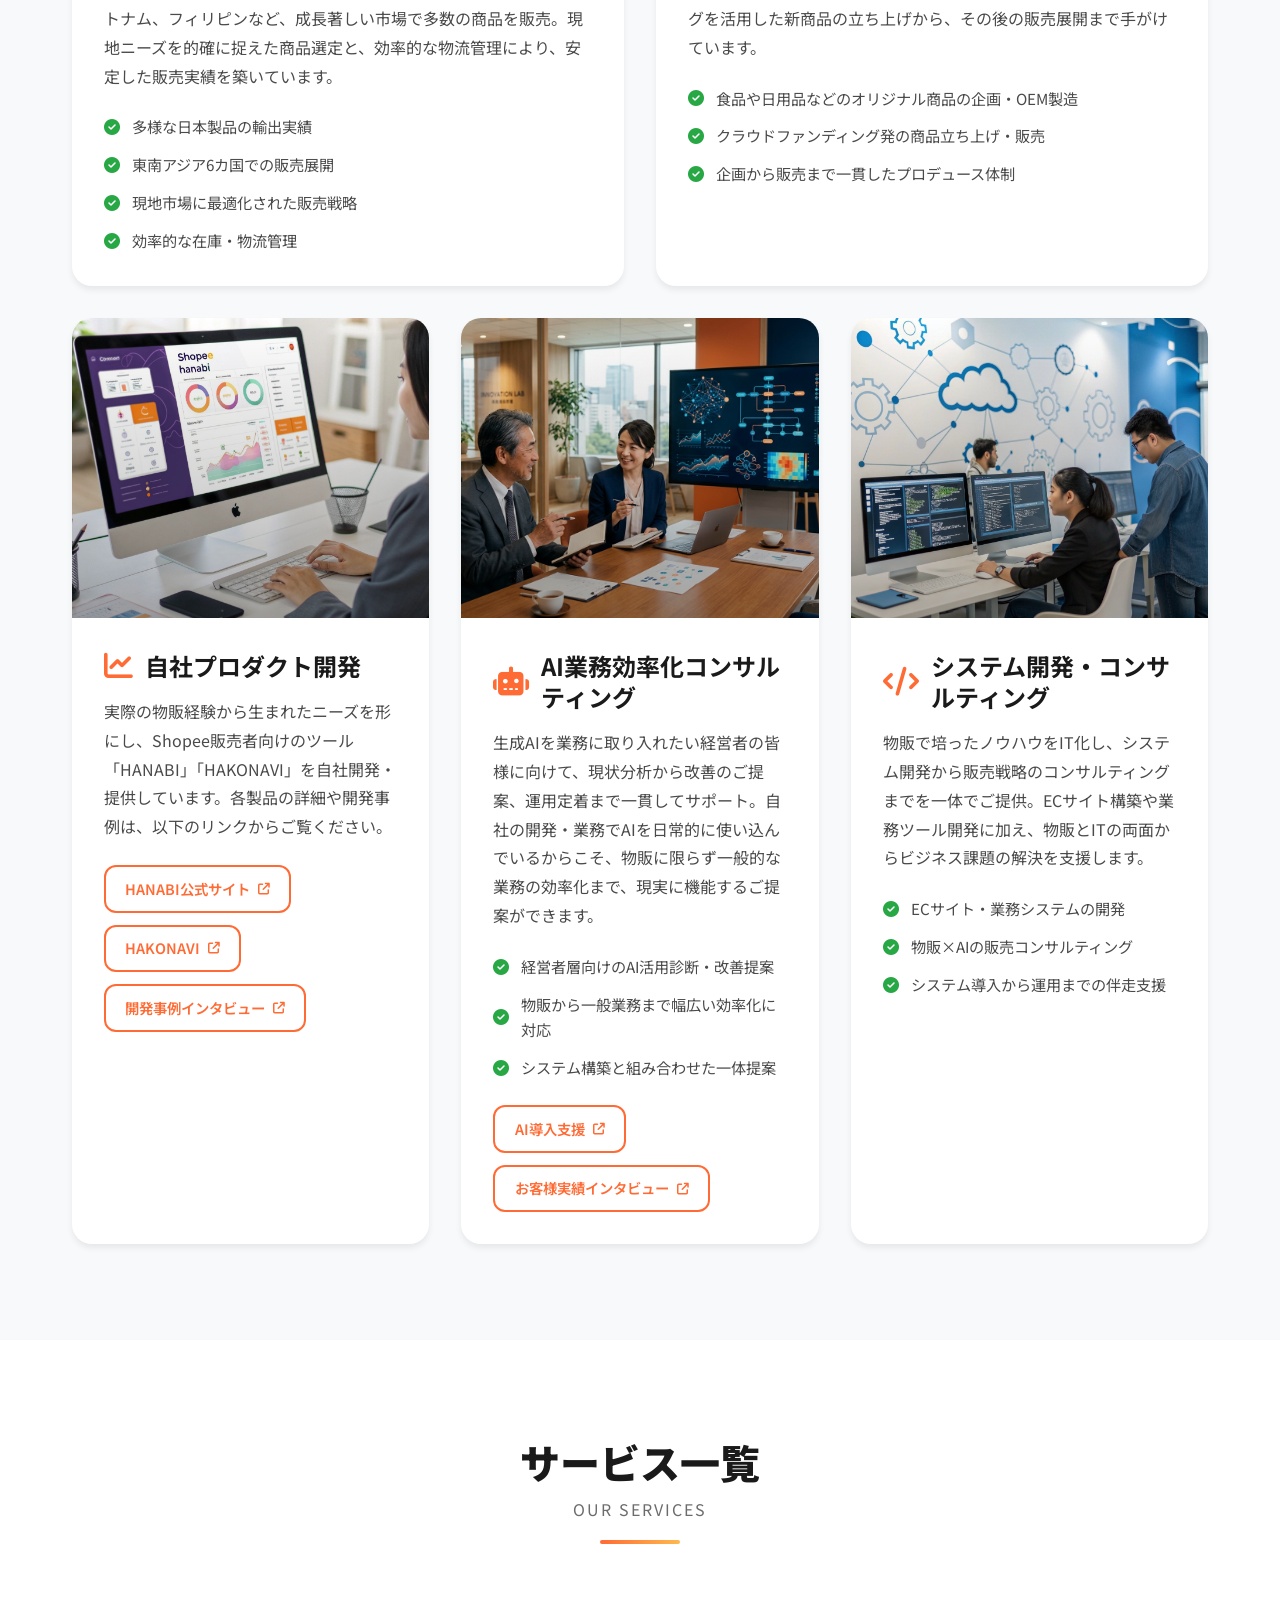
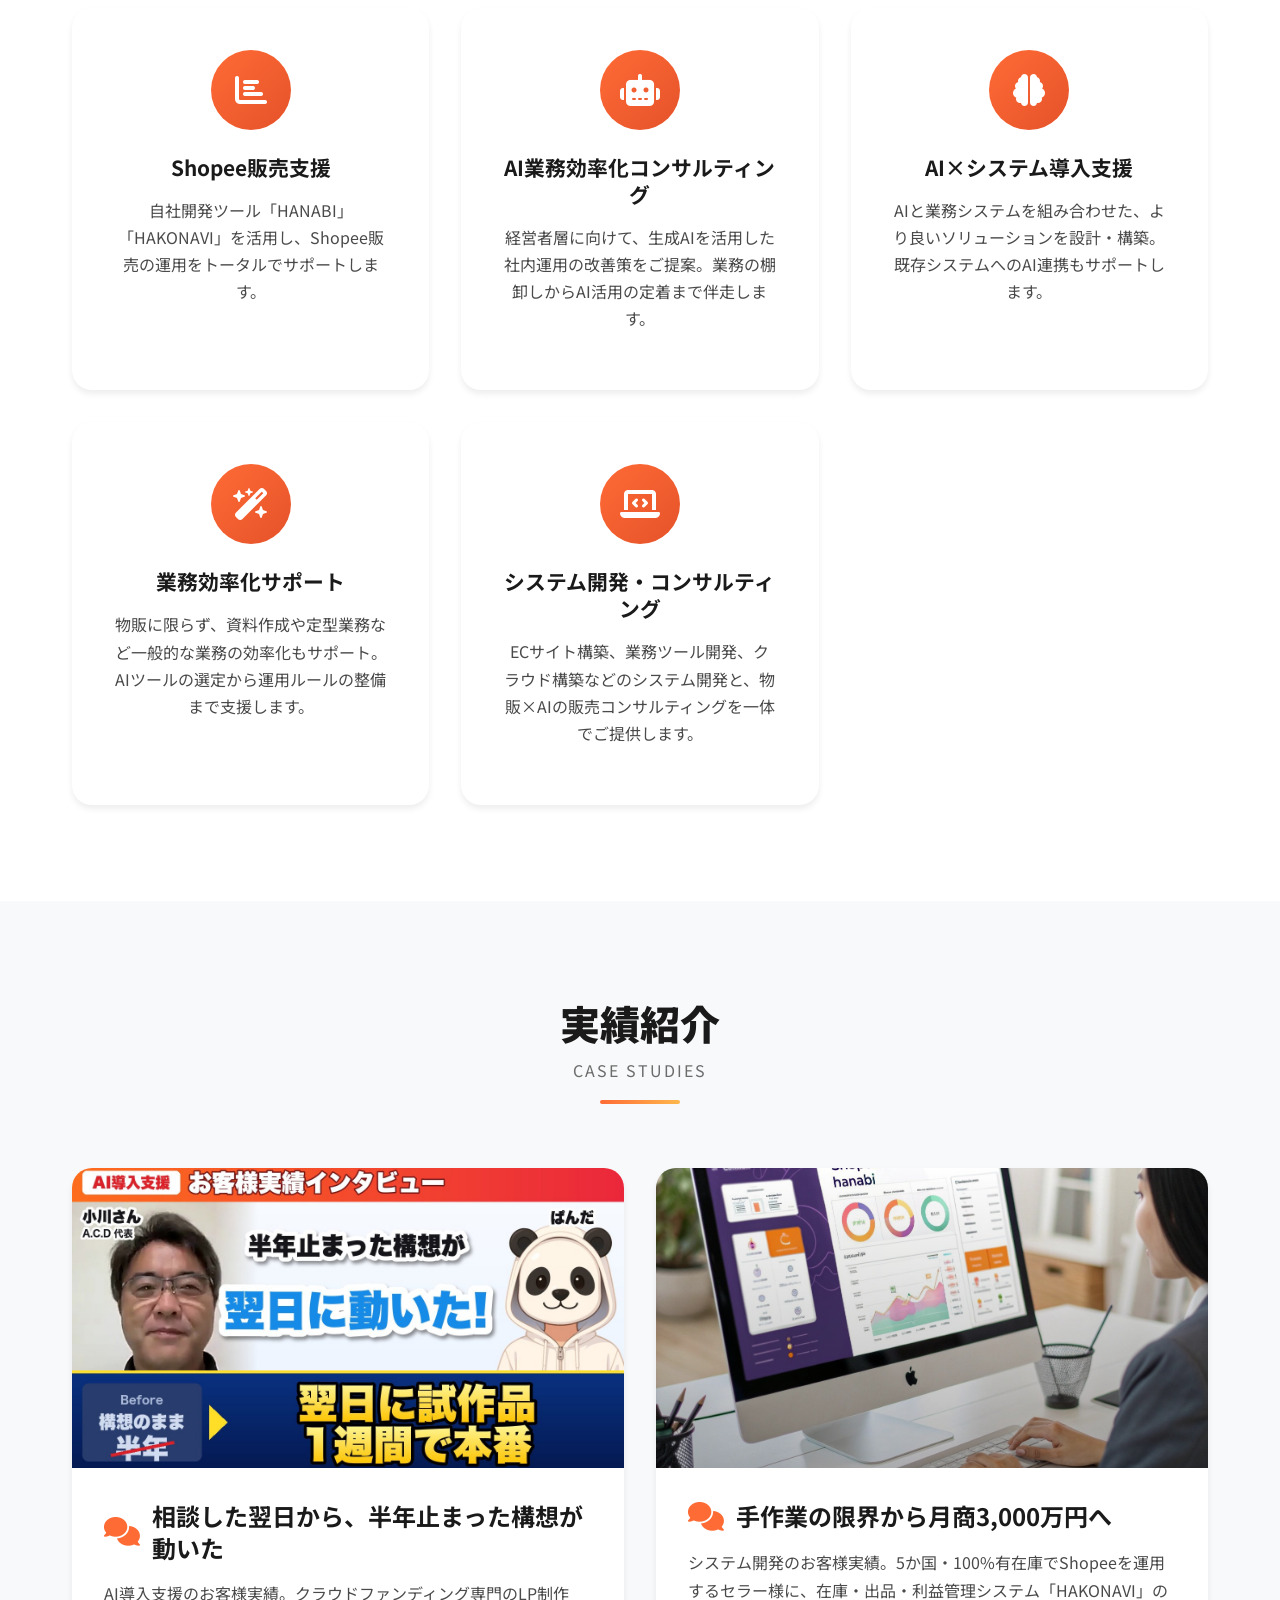
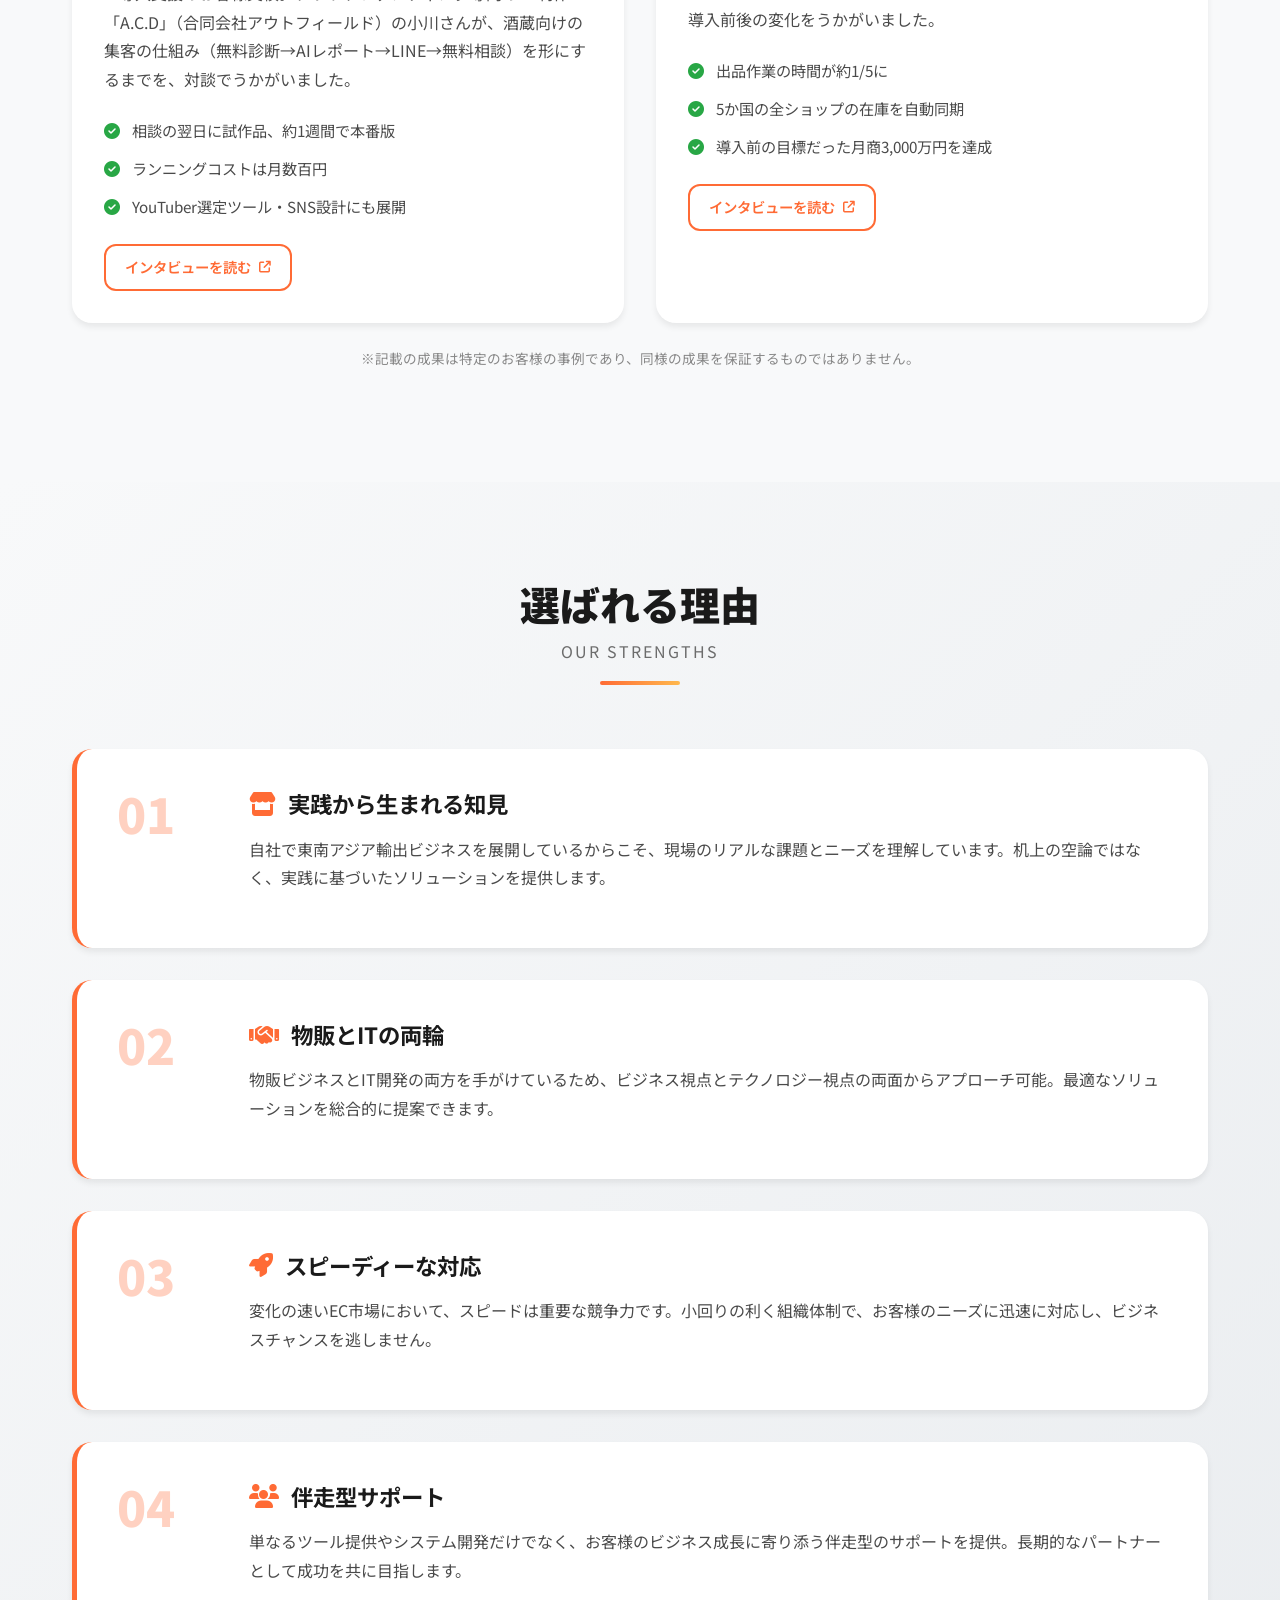
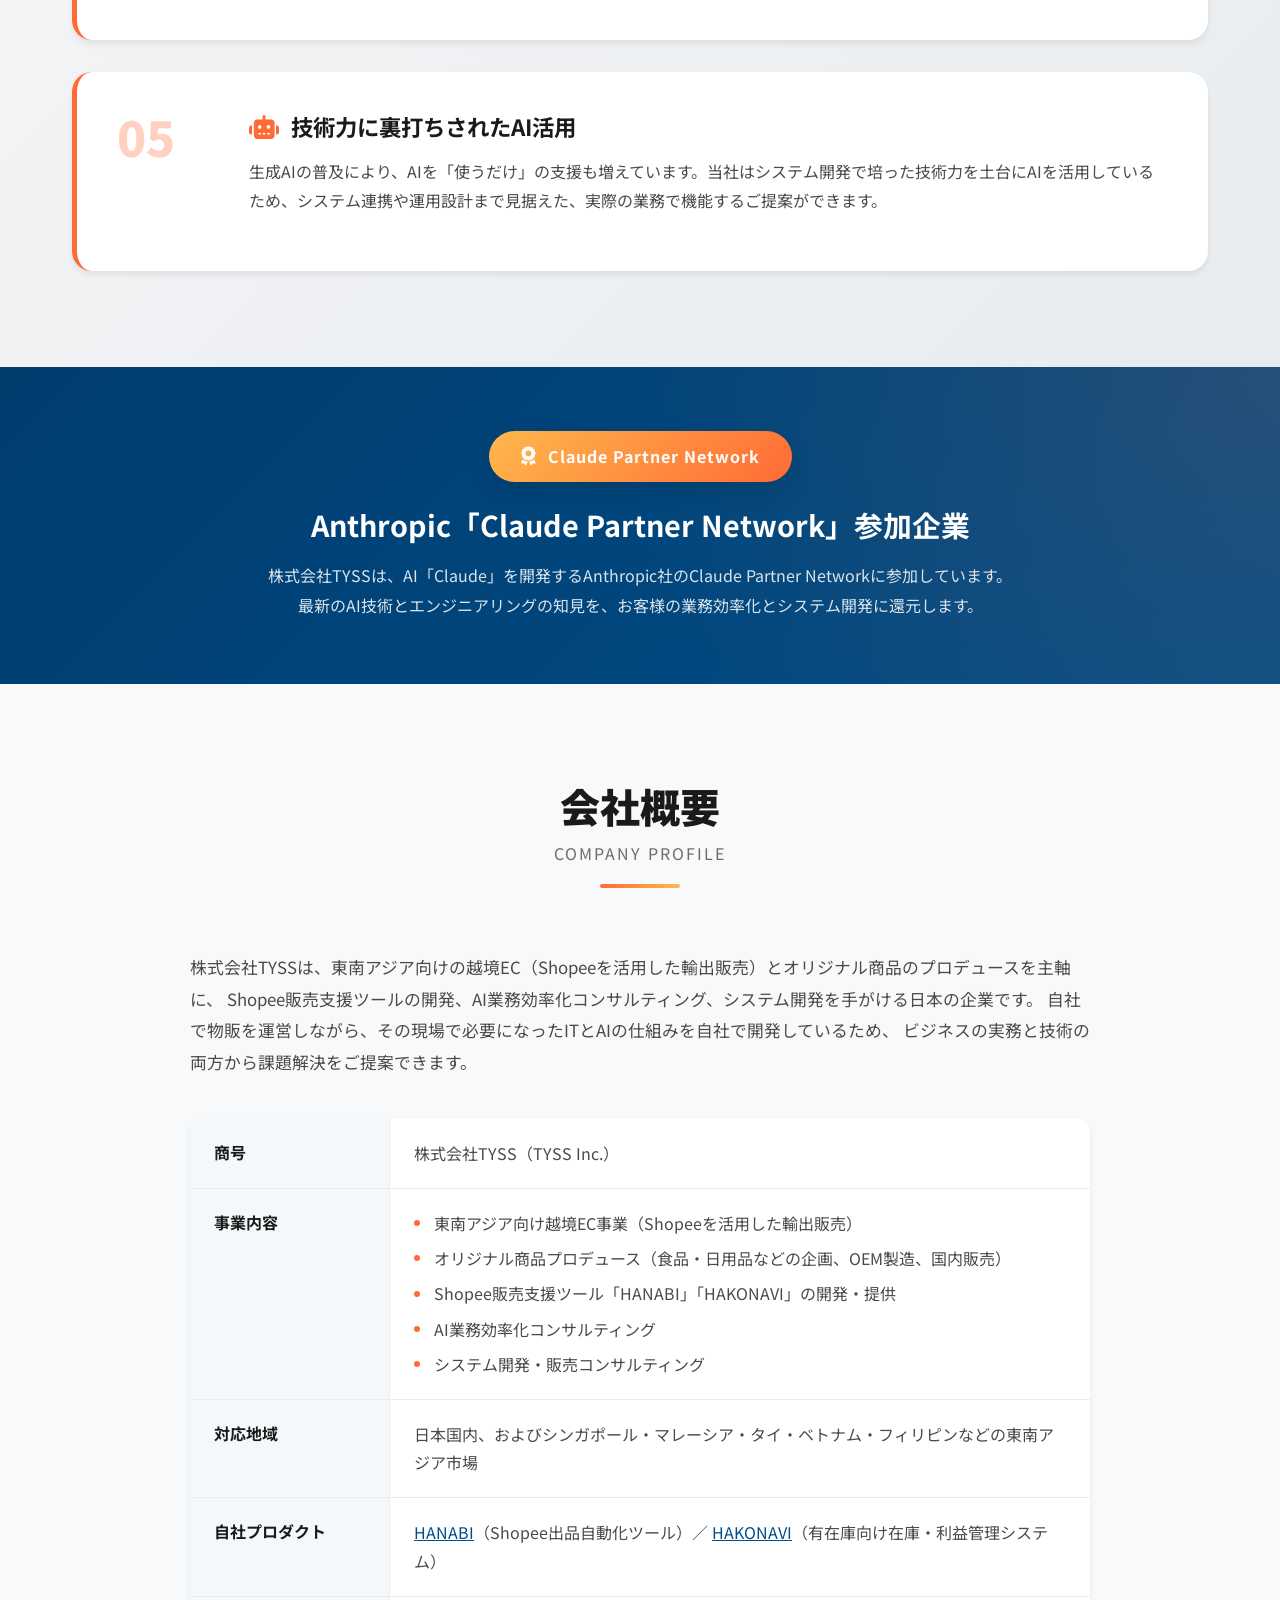
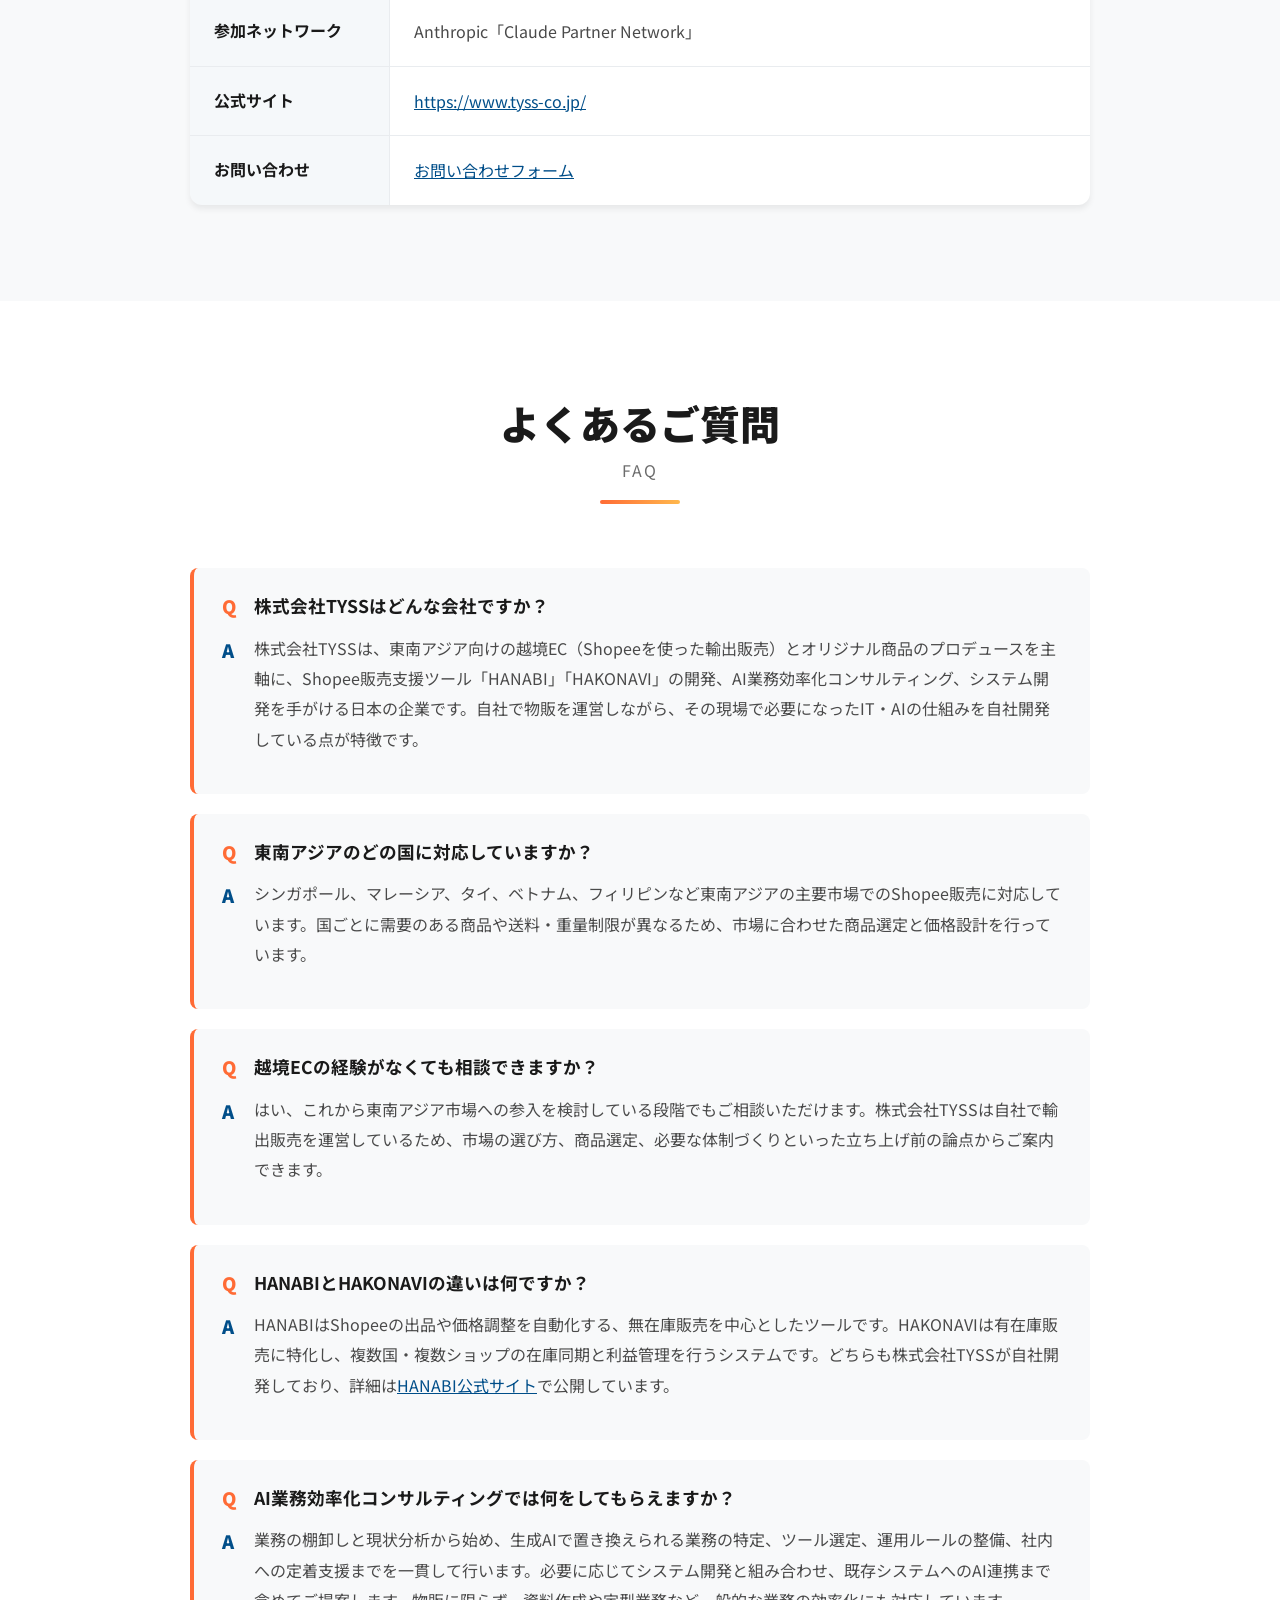
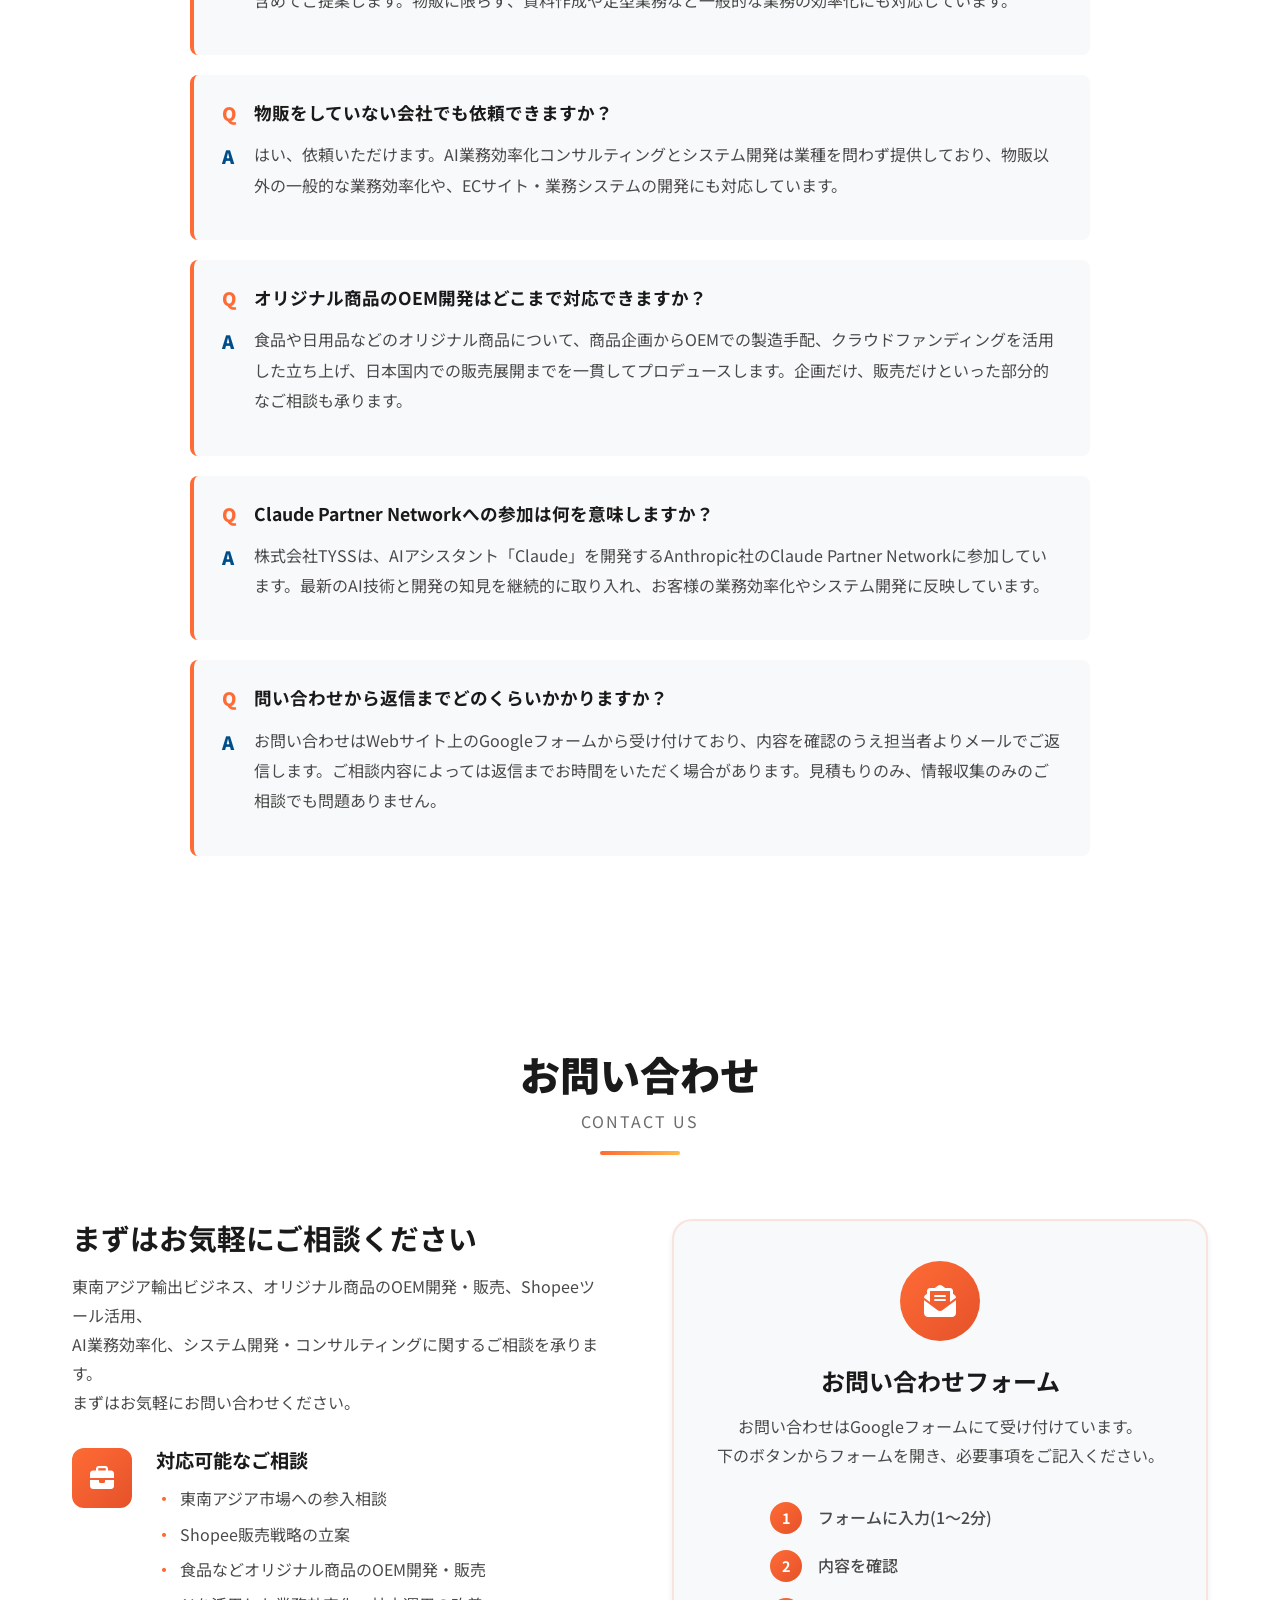
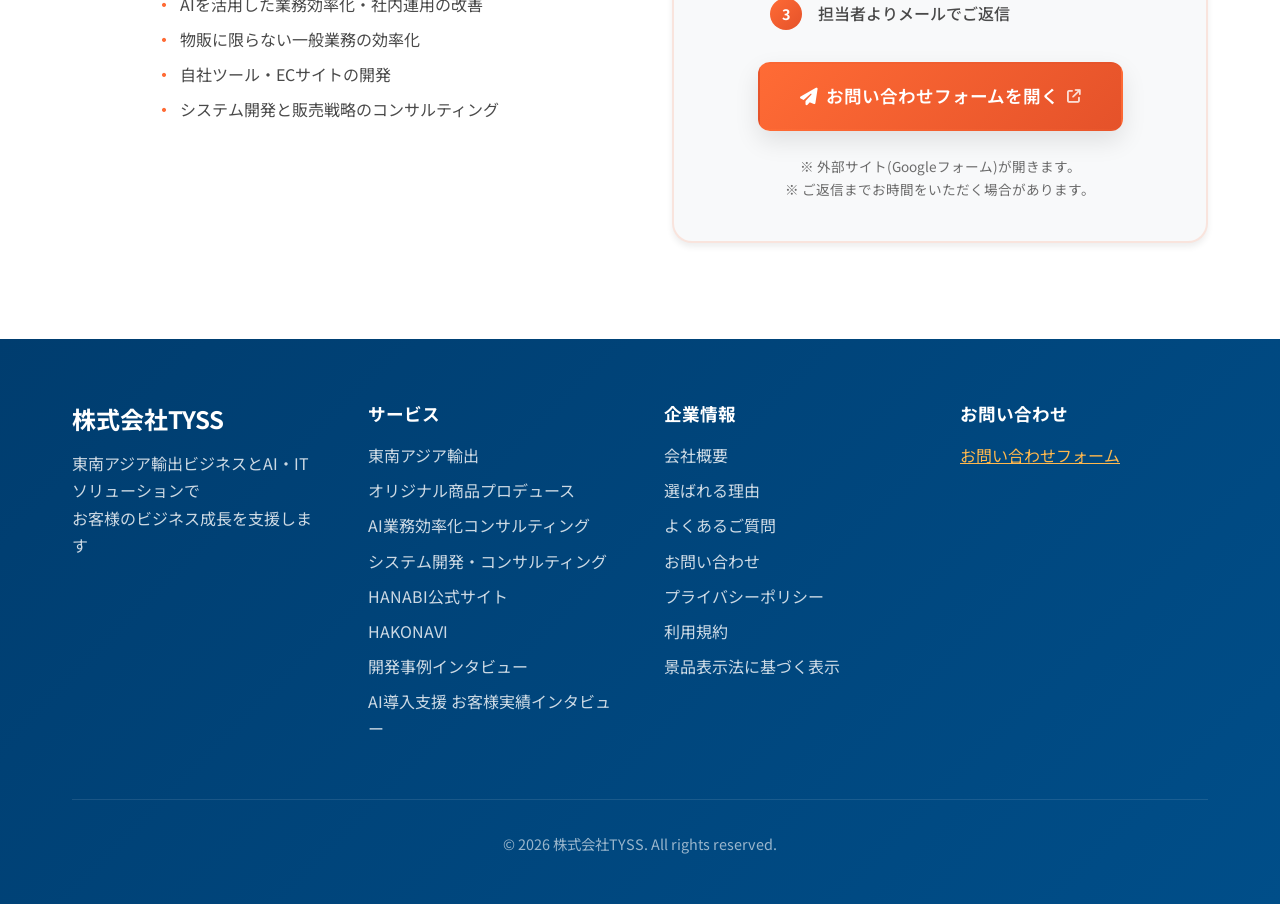
==== commit 646b0794: "実績紹介セクションを追加し、AI導入支援のお客様実績インタビューへリンク - ナビに「実績紹介」を追加（A.C.D 小川さん対談・HAKONAVI導入事例の2件） - AI業務効率化コンサルティングの" ====
--- a/index.html
+++ b/index.html
@@ -374,6 +374,7 @@
                     <li><a href="#home">ホーム</a></li>
                     <li><a href="#business">事業内容</a></li>
                     <li><a href="#services">サービス</a></li>
+                    <li><a href="#works">実績紹介</a></li>
                     <li><a href="#strengths">強み</a></li>
                     <li><a href="#company">会社概要</a></li>
                     <li><a href="#faq">FAQ</a></li>
@@ -528,6 +529,14 @@
                             <li><i class="fas fa-check-circle"></i>物販から一般業務まで幅広い効率化に対応</li>
                             <li><i class="fas fa-check-circle"></i>システム構築と組み合わせた一体提案</li>
                         </ul>
+                        <div class="business-links">
+                            <a href="https://hanabi.marketvalleys.com/#ai" target="_blank" rel="noopener" class="business-link">
+                                AI導入支援 <i class="fas fa-arrow-up-right-from-square"></i>
+                            </a>
+                            <a href="https://hanabi.marketvalleys.com/case-study-acd.html" target="_blank" rel="noopener" class="business-link">
+                                お客様実績インタビュー <i class="fas fa-arrow-up-right-from-square"></i>
+                            </a>
+                        </div>
                     </div>
                 </div>
 
@@ -608,6 +617,75 @@
                     <p>ECサイト構築、業務ツール開発、クラウド構築などのシステム開発と、物販×AIの販売コンサルティングを一体でご提供します。</p>
                 </div>
             </div>
+        </div>
+    </section>
+
+    <!-- Works Section -->
+    <section class="business-overview" id="works" aria-labelledby="works-heading">
+        <div class="container">
+            <div class="section-header">
+                <h2 class="section-title" id="works-heading">実績紹介</h2>
+                <p class="section-subtitle">Case Studies</p>
+                <div class="title-underline"></div>
+            </div>
+
+            <div class="business-grid">
+                <!-- AI導入支援: A.C.D 小川さん -->
+                <div class="business-card">
+                    <div class="business-card-image">
+                        <img src="images/works-acd.jpg" alt="お客様実績インタビュー：相談した翌日から、半年止まった構想が動いた（A.C.D 小川さん）" width="1280" height="720" loading="lazy" decoding="async">
+                    </div>
+                    <div class="business-card-content">
+                        <h3 class="business-card-title">
+                            <i class="fas fa-comments"></i>
+                            相談した翌日から、半年止まった構想が動いた
+                        </h3>
+                        <p class="business-card-description">
+                            AI導入支援のお客様実績。クラウドファンディング専門のLP制作「A.C.D」（合同会社アウトフィールド）の小川さんが、酒蔵向けの集客の仕組み（無料診断→AIレポート→LINE→無料相談）を形にするまでを、対談でうかがいました。
+                        </p>
+                        <ul class="business-features">
+                            <li><i class="fas fa-check-circle"></i>相談の翌日に試作品、約1週間で本番版</li>
+                            <li><i class="fas fa-check-circle"></i>ランニングコストは月数百円</li>
+                            <li><i class="fas fa-check-circle"></i>YouTuber選定ツール・SNS設計にも展開</li>
+                        </ul>
+                        <div class="business-links">
+                            <a href="https://hanabi.marketvalleys.com/case-study-acd.html" target="_blank" rel="noopener" class="business-link">
+                                インタビューを読む <i class="fas fa-arrow-up-right-from-square"></i>
+                            </a>
+                        </div>
+                    </div>
+                </div>
+
+                <!-- システム開発: HAKONAVI -->
+                <div class="business-card">
+                    <div class="business-card-image">
+                        <img src="images/hanabi-tool.jpg" alt="Shopee在庫管理システム HAKONAVI の導入事例" width="1365" height="1024" loading="lazy" decoding="async">
+                        <div class="business-card-overlay">
+                            <i class="fas fa-tools"></i>
+                        </div>
+                    </div>
+                    <div class="business-card-content">
+                        <h3 class="business-card-title">
+                            <i class="fas fa-comments"></i>
+                            手作業の限界から月商3,000万円へ
+                        </h3>
+                        <p class="business-card-description">
+                            システム開発のお客様実績。5か国・100%有在庫でShopeeを運用するセラー様に、在庫・出品・利益管理システム「HAKONAVI」の導入前後の変化をうかがいました。
+                        </p>
+                        <ul class="business-features">
+                            <li><i class="fas fa-check-circle"></i>出品作業の時間が約1/5に</li>
+                            <li><i class="fas fa-check-circle"></i>5か国の全ショップの在庫を自動同期</li>
+                            <li><i class="fas fa-check-circle"></i>導入前の目標だった月商3,000万円を達成</li>
+                        </ul>
+                        <div class="business-links">
+                            <a href="https://hanabi.marketvalleys.com/case-study-a.html" target="_blank" rel="noopener" class="business-link">
+                                インタビューを読む <i class="fas fa-arrow-up-right-from-square"></i>
+                            </a>
+                        </div>
+                    </div>
+                </div>
+            </div>
+            <p style="text-align: center; font-size: 0.85em; color: #888; margin-top: 24px;">※記載の成果は特定のお客様の事例であり、同様の成果を保証するものではありません。</p>
         </div>
     </section>
 
@@ -891,6 +969,7 @@
                         <li><a href="https://hanabi.marketvalleys.com/" target="_blank" rel="noopener">HANABI公式サイト</a></li>
                         <li><a href="https://hanabi.marketvalleys.com/#hako" target="_blank" rel="noopener">HAKONAVI</a></li>
                         <li><a href="https://hanabi.marketvalleys.com/case-study-a.html" target="_blank" rel="noopener">開発事例インタビュー</a></li>
+                        <li><a href="https://hanabi.marketvalleys.com/case-study-acd.html" target="_blank" rel="noopener">AI導入支援 お客様実績インタビュー</a></li>
                     </ul>
                 </div>
 
